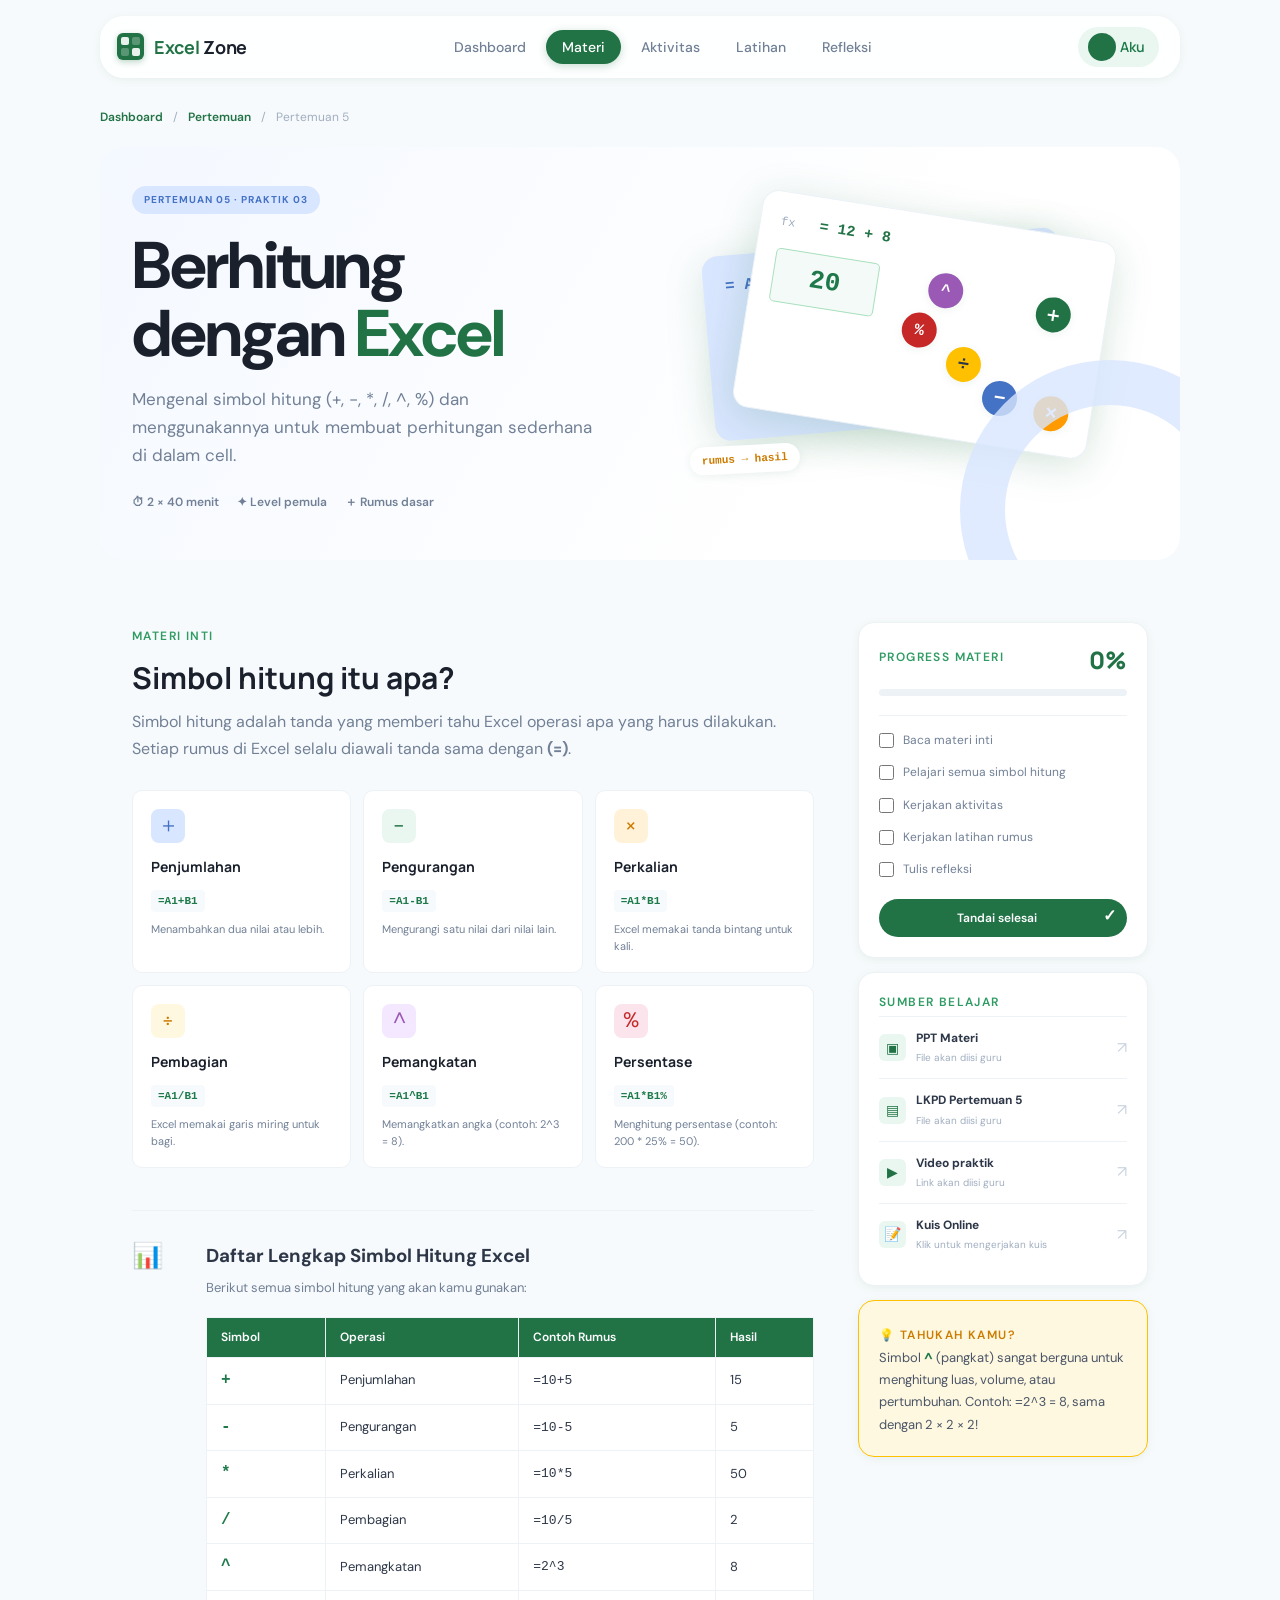
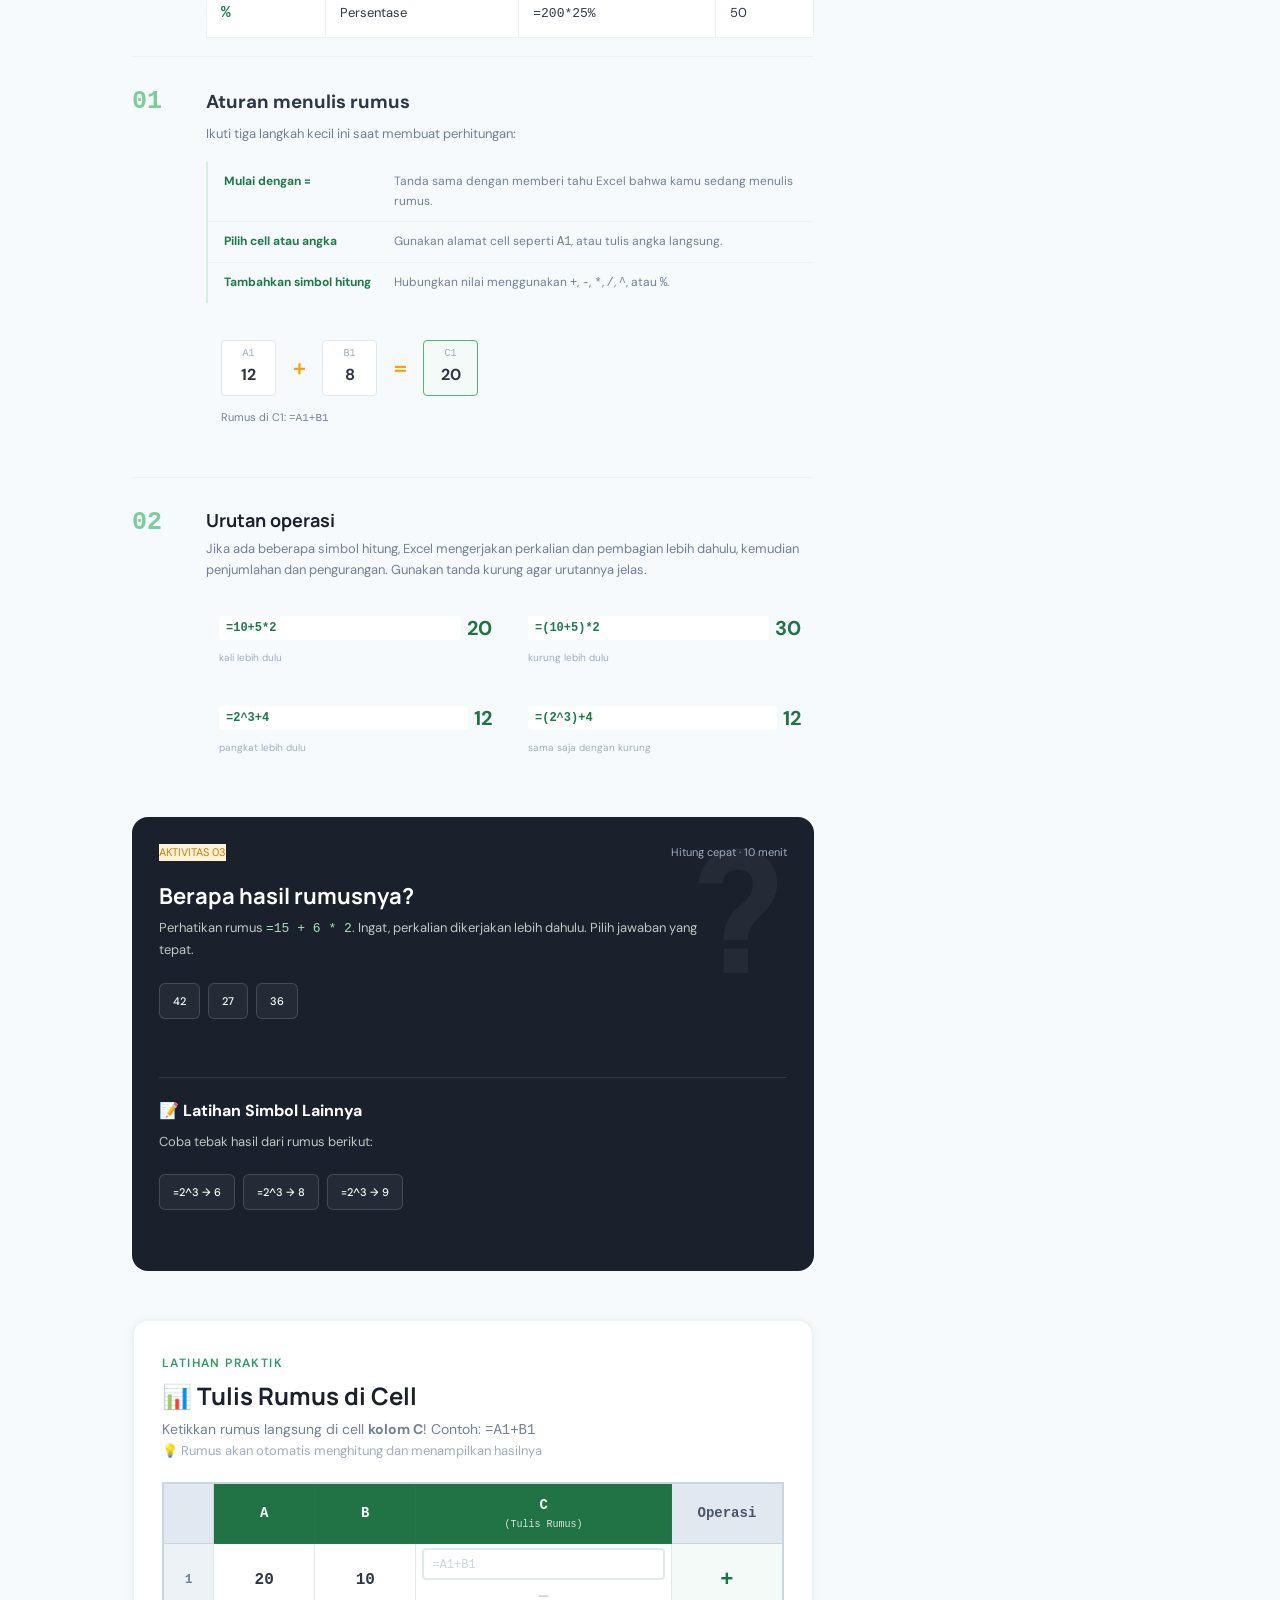
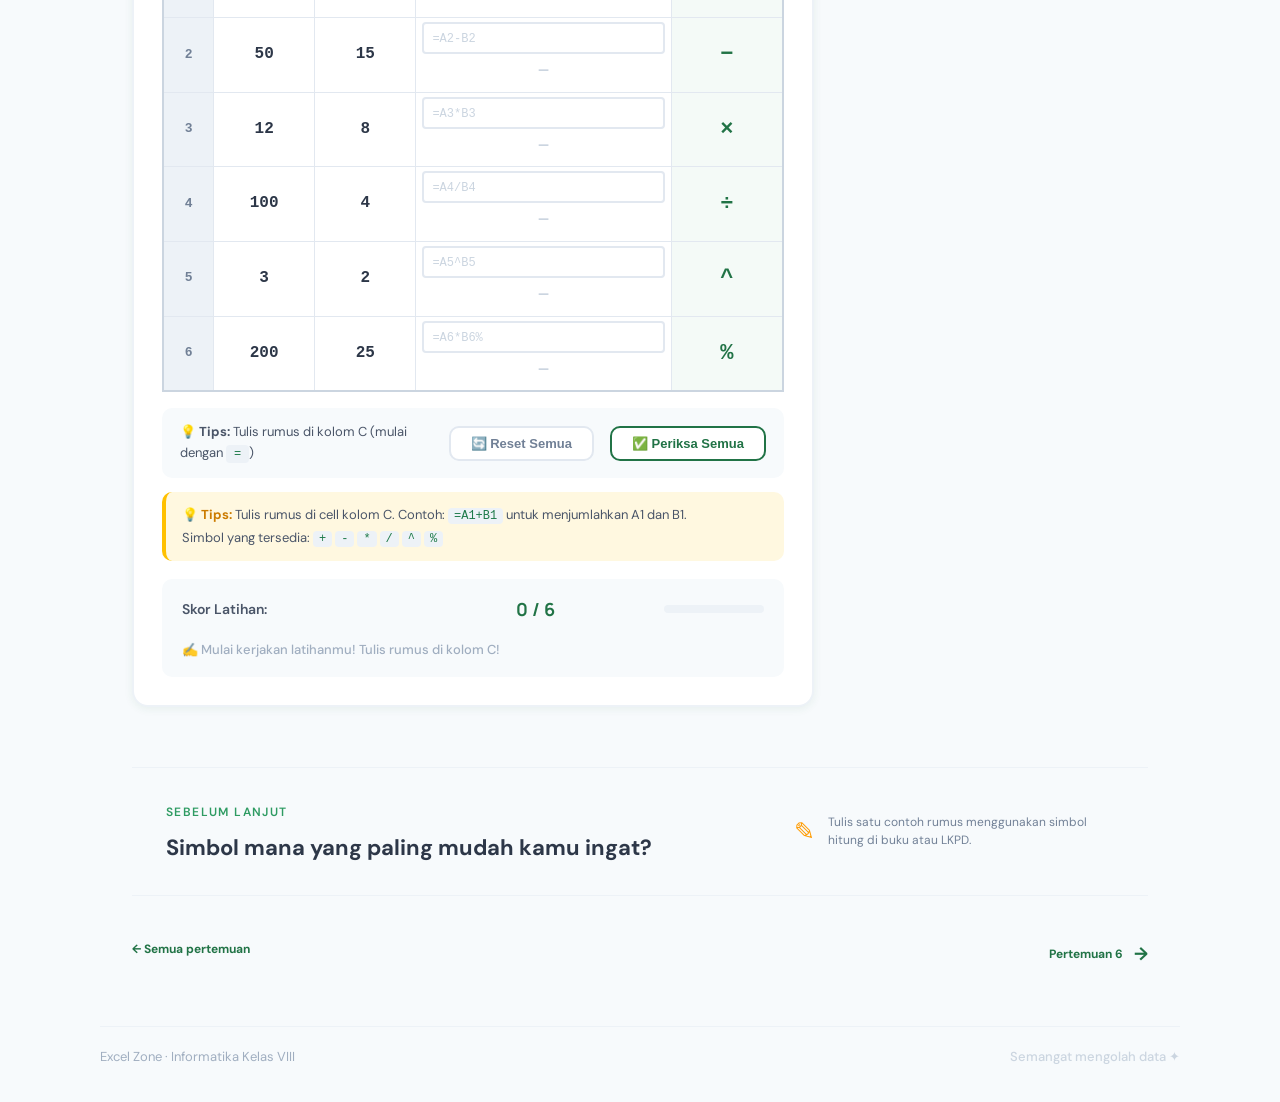
==== pertemuan/5.html @ 4470e654 "Initial commit" ====
<!doctype html>
<html lang="id">
<head>
    <meta charset="UTF-8" />
    <meta name="viewport" content="width=device-width, initial-scale=1.0" />
    <meta name="theme-color" content="#217346" />
    <title>Pertemuan 5 | Excel Zone</title>
    <link rel="preconnect" href="https://fonts.googleapis.com" />
    <link rel="preconnect" href="https://fonts.gstatic.com" crossorigin />
    <link href="https://fonts.googleapis.com/css2?family=DM+Sans:wght@400;500;600;700&family=Manrope:wght@500;600;700;800&display=swap" rel="stylesheet" />
    <link rel="stylesheet" href="../css/style.css" />
    <link rel="stylesheet" href="../css/pertemuan.css" />
    <link rel="stylesheet" href="../css/pertemuan-5.css" />
</head>
<body class="lesson-page">
    <div class="app-shell">
        <!-- ==================== TOPBAR ==================== -->
        <header class="topbar">
            <a class="brand" href="../index.html" aria-label="Kembali ke Excel Zone">
                <span class="brand-mark" aria-hidden="true">
                    <span></span><span></span><span></span><span></span>
                </span>
                <span><strong>Excel</strong> Zone</span>
            </a>
            <nav class="nav-links" aria-label="Navigasi utama">
                <a href="../index.html">Dashboard</a>
                <a class="active" href="#materi">Materi</a>
                <a href="#aktivitas">Aktivitas</a>
                <a href="#latihan">Latihan</a>
                <a href="#refleksi">Refleksi</a>
            </nav>
            <a class="profile-button profile-link" href="../index.html" aria-label="Kembali ke dashboard">Aku</a>
        </header>

        <main>
            <!-- ==================== BREADCRUMB ==================== -->
            <div class="breadcrumb">
                <a href="../index.html">Dashboard</a>
                <span>/</span>
                <a href="../index.html#materi">Pertemuan</a>
                <span>/</span>
                <span>Pertemuan 5</span>
            </div>

            <!-- ==================== HERO ==================== -->
            <section class="lesson-hero operator-hero">
                <div class="lesson-hero-copy">
                    <span class="lesson-label blue-label">PERTEMUAN 05 · PRAKTIK 03</span>
                    <h1>Berhitung<br />dengan <em>Excel</em></h1>
                    <p>Mengenal simbol hitung (+, -, *, /, ^, %) dan menggunakannya untuk membuat perhitungan sederhana di dalam cell.</p>
                    <div class="lesson-meta">
                        <span>⏱ 2 × 40 menit</span>
                        <span>✦ Level pemula</span>
                        <span>＋ Rumus dasar</span>
                    </div>
                </div>
                <div class="operator-art" aria-label="Ilustrasi simbol hitung Excel">
                    <div class="operator-card back-card">= A1 + B1</div>
                    <div class="operator-card main-card">
                        <span class="formula-label">fx</span>
                        <strong>= 12 + 8</strong>
                        <div class="operator-result">20</div>
                        <div class="operator-symbol symbol-plus">＋</div>
                        <div class="operator-symbol symbol-minus">−</div>
                        <div class="operator-symbol symbol-times">×</div>
                        <div class="operator-symbol symbol-divide">÷</div>
                        <div class="operator-symbol symbol-pow">^</div>
                        <div class="operator-symbol symbol-percent">%</div>
                    </div>
                    <span class="operator-tag">rumus → hasil</span>
                </div>
            </section>

            <!-- ==================== MATERI ==================== -->
            <section class="lesson-layout" id="materi">
                <div class="main-column">
                    <!-- Heading -->
                    <div class="content-heading">
                        <span class="section-kicker">MATERI INTI</span>
                        <h2>Simbol hitung itu apa?</h2>
                        <p>Simbol hitung adalah tanda yang memberi tahu Excel operasi apa yang harus dilakukan. Setiap rumus di Excel selalu diawali tanda sama dengan <strong>(=)</strong>.</p>
                    </div>

                    <!-- Operator Grid (6 simbol) -->
                    <div class="operator-grid">
                        <article>
                            <span class="math-icon blue-icon">＋</span>
                            <h3>Penjumlahan</h3>
                            <code>=A1+B1</code>
                            <p>Menambahkan dua nilai atau lebih.</p>
                        </article>
                        <article>
                            <span class="math-icon green-icon">−</span>
                            <h3>Pengurangan</h3>
                            <code>=A1-B1</code>
                            <p>Mengurangi satu nilai dari nilai lain.</p>
                        </article>
                        <article>
                            <span class="math-icon orange-icon">×</span>
                            <h3>Perkalian</h3>
                            <code>=A1*B1</code>
                            <p>Excel memakai tanda bintang untuk kali.</p>
                        </article>
                        <article>
                            <span class="math-icon yellow-icon">÷</span>
                            <h3>Pembagian</h3>
                            <code>=A1/B1</code>
                            <p>Excel memakai garis miring untuk bagi.</p>
                        </article>
                        <article>
                            <span class="math-icon purple-icon">^</span>
                            <h3>Pemangkatan</h3>
                            <code>=A1^B1</code>
                            <p>Memangkatkan angka (contoh: 2^3 = 8).</p>
                        </article>
                        <article>
                            <span class="math-icon" style="background:#FCE4EC;color:#C62828;">%</span>
                            <h3>Persentase</h3>
                            <code>=A1*B1%</code>
                            <p>Menghitung persentase (contoh: 200 * 25% = 50).</p>
                        </article>
                    </div>

                    <!-- Tabel Simbol Lengkap -->
                    <div class="explain-block">
                        <div class="block-number">📊</div>
                        <div>
                            <h3>Daftar Lengkap Simbol Hitung Excel</h3>
                            <p>Berikut semua simbol hitung yang akan kamu gunakan:</p>
                            <div class="symbol-table-wrap">
                                <table class="symbol-table">
                                    <thead>
                                        <tr>
                                            <th>Simbol</th>
                                            <th>Operasi</th>
                                            <th>Contoh Rumus</th>
                                            <th>Hasil</th>
                                        </tr>
                                    </thead>
                                    <tbody>
                                        <tr>
                                            <td>+</td>
                                            <td>Penjumlahan</td>
                                            <td><code>=10+5</code></td>
                                            <td>15</td>
                                        </tr>
                                        <tr>
                                            <td>-</td>
                                            <td>Pengurangan</td>
                                            <td><code>=10-5</code></td>
                                            <td>5</td>
                                        </tr>
                                        <tr>
                                            <td>*</td>
                                            <td>Perkalian</td>
                                            <td><code>=10*5</code></td>
                                            <td>50</td>
                                        </tr>
                                        <tr>
                                            <td>/</td>
                                            <td>Pembagian</td>
                                            <td><code>=10/5</code></td>
                                            <td>2</td>
                                        </tr>
                                        <tr>
                                            <td>^</td>
                                            <td>Pemangkatan</td>
                                            <td><code>=2^3</code></td>
                                            <td>8</td>
                                        </tr>
                                        <tr>
                                            <td>%</td>
                                            <td>Persentase</td>
                                            <td><code>=200*25%</code></td>
                                            <td>50</td>
                                        </tr>
                                    </tbody>
                                </table>
                            </div>
                        </div>
                    </div>

                    <!-- Aturan Menulis Rumus -->
                    <div class="explain-block">
                        <div class="block-number">01</div>
                        <div>
                            <h3>Aturan menulis rumus</h3>
                            <p>Ikuti tiga langkah kecil ini saat membuat perhitungan:</p>
                            <ol class="formula-steps">
                                <li>
                                    <b>Mulai dengan =</b>
                                    <span>Tanda sama dengan memberi tahu Excel bahwa kamu sedang menulis rumus.</span>
                                </li>
                                <li>
                                    <b>Pilih cell atau angka</b>
                                    <span>Gunakan alamat cell seperti <code>A1</code>, atau tulis angka langsung.</span>
                                </li>
                                <li>
                                    <b>Tambahkan simbol hitung</b>
                                    <span>Hubungkan nilai menggunakan <code>+</code>, <code>-</code>, <code>*</code>, <code>/</code>, <code>^</code>, atau <code>%</code>.</span>
                                </li>
                            </ol>
                            <div class="formula-example">
                                <div class="example-cell">
                                    <small>A1</small>
                                    <strong>12</strong>
                                </div>
                                <span>＋</span>
                                <div class="example-cell">
                                    <small>B1</small>
                                    <strong>8</strong>
                                </div>
                                <span>＝</span>
                                <div class="example-cell result-cell">
                                    <small>C1</small>
                                    <strong>20</strong>
                                </div>
                                <p>Rumus di C1: <code>=A1+B1</code></p>
                            </div>
                        </div>
                    </div>

                    <!-- Urutan Operasi -->
                    <div class="explain-block order-block">
                        <div class="block-number">02</div>
                        <div>
                            <h3>Urutan operasi</h3>
                            <p>Jika ada beberapa simbol hitung, Excel mengerjakan perkalian dan pembagian lebih dahulu, kemudian penjumlahan dan pengurangan. Gunakan tanda kurung agar urutannya jelas.</p>
                            <div class="order-comparison">
                                <div>
                                    <code>=10+5*2</code>
                                    <strong>20</strong>
                                    <span>kali lebih dulu</span>
                                </div>
                                <div>
                                    <code>=(10+5)*2</code>
                                    <strong>30</strong>
                                    <span>kurung lebih dulu</span>
                                </div>
                                <div>
                                    <code>=2^3+4</code>
                                    <strong>12</strong>
                                    <span>pangkat lebih dulu</span>
                                </div>
                                <div>
                                    <code>=(2^3)+4</code>
                                    <strong>12</strong>
                                    <span>sama saja dengan kurung</span>
                                </div>
                            </div>
                        </div>
                    </div>

                    <!-- ==================== AKTIVITAS ==================== -->
                    <div class="practice-panel" id="aktivitas">
                        <div class="practice-header">
                            <span class="orange-label">AKTIVITAS 03</span>
                            <span>Hitung cepat · 10 menit</span>
                        </div>
                        <h2>Berapa hasil rumusnya?</h2>
                        <p>Perhatikan rumus <code>=15 + 6 * 2</code>. Ingat, perkalian dikerjakan lebih dahulu. Pilih jawaban yang tepat.</p>
                        <div class="answer-list">
                            <button data-answer="wrong" type="button">42</button>
                            <button data-answer="correct" type="button">27</button>
                            <button data-answer="wrong" type="button">36</button>
                        </div>
                        <p class="answer-feedback" id="answerFeedback" aria-live="polite"></p>

                        <!-- Soal Tambahan -->
                        <div style="margin-top: 24px; padding-top: 20px; border-top: 1px solid rgba(255,255,255,0.1);">
                            <h4 style="color: #fff; font-size: 16px; margin-bottom: 8px;">📝 Latihan Simbol Lainnya</h4>
                            <p style="color: #bdc9c3; font-size: 13px;">Coba tebak hasil dari rumus berikut:</p>
                            <div class="answer-list" id="extraQuestions">
                                <button data-answer-extra="wrong" type="button">=2^3 → 6</button>
                                <button data-answer-extra="correct" type="button">=2^3 → 8</button>
                                <button data-answer-extra="wrong" type="button">=2^3 → 9</button>
                            </div>
                            <p class="answer-feedback" id="extraFeedback" aria-live="polite"></p>
                        </div>
                    </div>

<!-- ==================== LATIHAN SPREADSHEET (SEPERTI EXCEL ASLI) ==================== -->
                    <div class="spreadsheet-container" id="latihan">
                        <div class="spreadsheet-header">
                            <span class="section-kicker">LATIHAN PRAKTIK</span>
                            <h2>📊 Tulis Rumus di Cell</h2>
                            <p>Ketikkan rumus langsung di cell <strong>kolom C</strong>! Contoh: <code>=A1+B1</code></p>
                            <p style="font-size: 13px; color: var(--gray-500);">
                                💡 Rumus akan otomatis menghitung dan menampilkan hasilnya
                            </p>
                        </div>

                        <div class="spreadsheet-wrapper">
                            <table class="spreadsheet-table" id="spreadsheetTable">
                                <thead>
                                    <tr>
                                        <th></th>
                                        <th>A</th>
                                        <th>B</th>
                                        <th>C <small>(Tulis Rumus)</small></th>
                                        <th>Operasi</th>
                                    </tr>
                                </thead>
                                <tbody>
                                    <tr>
                                        <td><strong>1</strong></td>
                                        <td class="cell-data">20</td>
                                        <td class="cell-data">10</td>
                                        <td class="cell-formula-wrap">
                                            <input type="text" class="formula-input" id="f1" placeholder="=A1+B1" oninput="checkFormula(1)" />
                                            <div class="cell-result" id="r1">—</div>
                                        </td>
                                        <td class="operator-cell" id="o1">+</td>
                                    </tr>
                                    <tr>
                                        <td><strong>2</strong></td>
                                        <td class="cell-data">50</td>
                                        <td class="cell-data">15</td>
                                        <td class="cell-formula-wrap">
                                            <input type="text" class="formula-input" id="f2" placeholder="=A2-B2" oninput="checkFormula(2)" />
                                            <div class="cell-result" id="r2">—</div>
                                        </td>
                                        <td class="operator-cell" id="o2">−</td>
                                    </tr>
                                    <tr>
                                        <td><strong>3</strong></td>
                                        <td class="cell-data">12</td>
                                        <td class="cell-data">8</td>
                                        <td class="cell-formula-wrap">
                                            <input type="text" class="formula-input" id="f3" placeholder="=A3*B3" oninput="checkFormula(3)" />
                                            <div class="cell-result" id="r3">—</div>
                                        </td>
                                        <td class="operator-cell" id="o3">×</td>
                                    </tr>
                                    <tr>
                                        <td><strong>4</strong></td>
                                        <td class="cell-data">100</td>
                                        <td class="cell-data">4</td>
                                        <td class="cell-formula-wrap">
                                            <input type="text" class="formula-input" id="f4" placeholder="=A4/B4" oninput="checkFormula(4)" />
                                            <div class="cell-result" id="r4">—</div>
                                        </td>
                                        <td class="operator-cell" id="o4">÷</td>
                                    </tr>
                                    <tr>
                                        <td><strong>5</strong></td>
                                        <td class="cell-data">3</td>
                                        <td class="cell-data">2</td>
                                        <td class="cell-formula-wrap">
                                            <input type="text" class="formula-input" id="f5" placeholder="=A5^B5" oninput="checkFormula(5)" />
                                            <div class="cell-result" id="r5">—</div>
                                        </td>
                                        <td class="operator-cell" id="o5">^</td>
                                    </tr>
                                    <tr>
                                        <td><strong>6</strong></td>
                                        <td class="cell-data">200</td>
                                        <td class="cell-data">25</td>
                                        <td class="cell-formula-wrap">
                                            <input type="text" class="formula-input" id="f6" placeholder="=A6*B6%" oninput="checkFormula(6)" />
                                            <div class="cell-result" id="r6">—</div>
                                        </td>
                                        <td class="operator-cell" id="o6">%</td>
                                    </tr>
                                </tbody>
                            </table>

                            <div class="spreadsheet-controls">
                                <div class="operator-selector">
                                    <span>💡 <strong>Tips:</strong> Tulis rumus di kolom C (mulai dengan <code>=</code>)</span>
                                </div>
                                <button class="btn-reset" onclick="resetFormulas()">🔄 Reset Semua</button>
                                <button class="btn-check-all" onclick="checkAllFormulas()">✅ Periksa Semua</button>
                            </div>
                        </div>

                        <div class="spreadsheet-tip">
                            💡 <strong>Tips:</strong> Tulis rumus di cell kolom C. Contoh: <code>=A1+B1</code> untuk menjumlahkan A1 dan B1.
                            <br>Simbol yang tersedia: <code>+</code> <code>-</code> <code>*</code> <code>/</code> <code>^</code> <code>%</code>
                        </div>

                        <div class="score-container" id="scoreContainer">
                            <div class="score-label">Skor Latihan:</div>
                            <div class="score-value" id="scoreValue">0 / 6</div>
                            <div class="score-bar">
                                <div class="score-fill" id="scoreFill"></div>
                            </div>
                            <div class="score-message" id="scoreMessage">✍️ Mulai kerjakan latihanmu! Tulis rumus di kolom C!</div>
                        </div>
                    </div>
                </div>

                <!-- ==================== SIDEBAR ==================== -->
                <aside class="lesson-sidebar">
                    <!-- Progress Card -->
                    <div class="side-card progress-card">
                        <div class="side-card-top">
                            <span class="section-kicker">PROGRESS MATERI</span>
                            <strong id="lessonProgress">0%</strong>
                        </div>
                        <div class="mini-progress">
                            <div id="lessonProgressBar"></div>
                        </div>
                        <div class="check-list">
                            <label>
                                <input type="checkbox" data-check="materi" />
                                <span>Baca materi inti</span>
                            </label>
                            <label>
                                <input type="checkbox" data-check="simbol" />
                                <span>Pelajari semua simbol hitung</span>
                            </label>
                            <label>
                                <input type="checkbox" data-check="aktivitas" />
                                <span>Kerjakan aktivitas</span>
                            </label>
                            <label>
                                <input type="checkbox" data-check="latihan" />
                                <span>Kerjakan latihan rumus</span>
                            </label>
                            <label>
                                <input type="checkbox" data-check="refleksi" />
                                <span>Tulis refleksi</span>
                            </label>
                        </div>
                        <button class="complete-lesson" id="completeLesson" type="button">
                            Tandai selesai <span>✓</span>
                        </button>
                    </div>

                    <!-- Resource Card -->
                    <div class="side-card resource-card">
                        <span class="section-kicker">SUMBER BELAJAR</span>
                        <a class="resource-link" href="#" onclick="return false">
                            <span>▣</span>
                            <span>
                                <b>PPT Materi</b>
                                <small>File akan diisi guru</small>
                            </span>
                            <i>↗</i>
                        </a>
                        <a class="resource-link" href="#" onclick="return false">
                            <span>▤</span>
                            <span>
                                <b>LKPD Pertemuan 5</b>
                                <small>File akan diisi guru</small>
                            </span>
                            <i>↗</i>
                        </a>
                        <a class="resource-link" href="#" onclick="return false">
                            <span>▶</span>
                            <span>
                                <b>Video praktik</b>
                                <small>Link akan diisi guru</small>
                            </span>
                            <i>↗</i>
                        </a>
                        <a class="resource-link" href="https://faridatulbadriyah.github.io/quizpraktik3/" target="_blank">
                            <span>📝</span>
                            <span>
                                <b>Kuis Online</b>
                                <small>Klik untuk mengerjakan kuis</small>
                            </span>
                            <i>↗</i>
                        </a>
                    </div>

                    <!-- Quick Tip -->
                    <div class="side-card tip-card">
                        <span class="section-kicker">💡 TAHUKAH KAMU?</span>
                        <p>
                            Simbol <strong>^</strong> (pangkat) sangat berguna untuk menghitung luas, volume, atau pertumbuhan.
                            Contoh: <code>=2^3</code> = 8, sama dengan 2 × 2 × 2!
                        </p>
                    </div>
                </aside>
            </section>

            <!-- ==================== REFLEKSI ==================== -->
            <section class="reflection" id="refleksi">
                <div>
                    <span class="section-kicker">SEBELUM LANJUT</span>
                    <h2>Simbol mana yang paling mudah kamu ingat?</h2>
                </div>
                <div class="reflection-note">
                    <span>✎</span>
                    <p>Tulis satu contoh rumus menggunakan simbol hitung di buku atau LKPD.</p>
                </div>
            </section>

            <!-- ==================== NAVIGASI ==================== -->
            <nav class="lesson-navigation" aria-label="Navigasi pertemuan">
                <a href="../index.html#materi">← Semua pertemuan</a>
                <a class="next-link" href="../pertemuan/pertemuan6.html">
                    Pertemuan 6 <span>→</span>
                </a>
            </nav>
        </main>

        <!-- ==================== FOOTER ==================== -->
        <footer>
            <span>Excel Zone · Informatika Kelas VIII</span>
            <span>Semangat mengolah data ✦</span>
        </footer>
    </div>

    <!-- ==================== JAVASCRIPT ==================== -->
    <script src="../js/pertemuan-5.js"></script>
</body>
</html>
---- css/style.css ----
/* ============================================
   EXCEL ZONE - STYLE UTAMA
   Tema: Excel Green dengan sentuhan modern
   Font: DM Sans + Manrope
   ============================================ */

/* ==================== RESET & ROOT ==================== */
*,
*::before,
*::after {
    margin: 0;
    padding: 0;
    box-sizing: border-box;
}

:root {
    /* === Warna Excel === */
    --green-900: #0F3B2A;
    --green-800: #185C37;
    --green-700: #1E7A4A;
    --green-600: #217346;
    --green-500: #2E9B62;
    --green-400: #4DB87A;
    --green-300: #7CCD9C;
    --green-200: #A8E0BE;
    --green-100: #D0EFDF;
    --green-50: #EAF7F0;
    --green-25: #F4FAF7;

    /* === Warna Netral === */
    --gray-900: #1A202C;
    --gray-800: #2D3748;
    --gray-700: #4A5568;
    --gray-600: #718096;
    --gray-500: #A0AEC0;
    --gray-400: #CBD5E0;
    --gray-300: #E2E8F0;
    --gray-200: #EDF2F7;
    --gray-100: #F7FAFC;

    /* === Aksen === */
    --orange: #FF9B00;
    --orange-light: #FFF2D9;
    --orange-dark: #CC7C00;
    --blue: #4472C4;
    --blue-light: #D9E6FF;
    --yellow: #FFC000;
    --yellow-light: #FFF8E0;
    --red: #E74C3C;
    --red-light: #FDE8E8;

    /* === Font === */
    --font-display: 'Manrope', sans-serif;
    --font-body: 'DM Sans', sans-serif;

    /* === Shadow === */
    --shadow-sm: 0 2px 8px rgba(33, 115, 70, 0.08);
    --shadow-md: 0 4px 20px rgba(33, 115, 70, 0.12);
    --shadow-lg: 0 8px 40px rgba(33, 115, 70, 0.18);
    --shadow-xl: 0 16px 60px rgba(33, 115, 70, 0.22);

    /* === Radius === */
    --radius-sm: 10px;
    --radius-md: 16px;
    --radius-lg: 24px;
    --radius-xl: 32px;
    --radius-full: 9999px;

    /* === Transisi === */
    --transition: 0.3s cubic-bezier(0.4, 0, 0.2, 1);
    --transition-slow: 0.5s cubic-bezier(0.4, 0, 0.2, 1);
}

/* ==================== BASE ==================== */
html {
    scroll-behavior: smooth;
    -webkit-font-smoothing: antialiased;
}

body {
    font-family: var(--font-body);
    background: var(--gray-100);
    color: var(--gray-800);
    line-height: 1.6;
    min-height: 100vh;
}

/* ==================== APP SHELL ==================== */
.app-shell {
    max-width: 1120px;
    margin: 0 auto;
    padding: 16px 20px 32px;
    background: var(--gray-100);
}

/* ==================== TOPBAR ==================== */
.topbar {
    position: sticky;
    top: 12px;
    z-index: 100;
    display: flex;
    align-items: center;
    justify-content: space-between;
    padding: 10px 20px 10px 16px;
    background: rgba(255, 255, 255, 0.85);
    backdrop-filter: blur(14px) saturate(1.4);
    border-radius: var(--radius-lg);
    box-shadow: var(--shadow-sm);
    border: 1px solid rgba(255, 255, 255, 0.6);
    transition: var(--transition);
}

.topbar.scrolled {
    box-shadow: var(--shadow-md);
    background: rgba(255, 255, 255, 0.95);
}

/* Brand / Logo */
.brand {
    display: flex;
    align-items: center;
    gap: 10px;
    text-decoration: none;
    font-family: var(--font-display);
    font-size: 18px;
    font-weight: 700;
    color: var(--gray-900);
    letter-spacing: -0.3px;
}

.brand strong {
    color: var(--green-600);
}

/* Brand Mark - Icon Excel Style */
.brand-mark {
    display: grid;
    grid-template-columns: repeat(2, 8px);
    gap: 3px;
    padding: 4px;
    background: var(--green-600);
    border-radius: 6px;
    box-shadow: 0 2px 6px rgba(33, 115, 70, 0.3);
}

.brand-mark span {
    display: block;
    width: 8px;
    height: 8px;
    background: rgba(255, 255, 255, 0.25);
    border-radius: 2px;
    transition: var(--transition);
}

.brand-mark span:nth-child(1) {
    background: rgba(255, 255, 255, 0.9);
}
.brand-mark span:nth-child(4) {
    background: rgba(255, 255, 255, 0.9);
}

/* Nav Links */
.nav-links {
    display: flex;
    align-items: center;
    gap: 4px;
}

.nav-links a {
    padding: 6px 16px;
    border-radius: var(--radius-full);
    font-size: 14px;
    font-weight: 500;
    color: var(--gray-600);
    text-decoration: none;
    transition: var(--transition);
    cursor: pointer;
}

.nav-links a:hover {
    background: var(--green-50);
    color: var(--green-600);
}

.nav-links a.active {
    background: var(--green-600);
    color: white;
    box-shadow: 0 2px 8px rgba(33, 115, 70, 0.25);
}

.nav-links a.active:hover {
    background: var(--green-700);
    transform: translateY(-1px);
}

/* Profile Button */
.profile-button {
    display: flex;
    align-items: center;
    gap: 4px;
    padding: 6px 14px 6px 10px;
    border: none;
    border-radius: var(--radius-full);
    background: var(--green-50);
    color: var(--green-700);
    font-family: var(--font-display);
    font-size: 14px;
    font-weight: 600;
    cursor: pointer;
    transition: var(--transition);
}

.profile-button:hover {
    background: var(--green-100);
    transform: scale(1.04);
}

.profile-button span {
    font-weight: 400;
    color: var(--gray-500);
}

.profile-button::before {
    content: '';
    display: flex;
    align-items: center;
    justify-content: center;
    width: 28px;
    height: 28px;
    border-radius: 50%;
    background: var(--green-600);
    color: white;
    font-size: 13px;
    font-weight: 700;
}

/* ==================== HERO ==================== */
.hero {
    display: grid;
    grid-template-columns: 1fr 1fr;
    gap: 40px;
    padding: 32px 0 20px;
    align-items: center;
}

/* Hero Copy */
.hero-copy {
    display: flex;
    flex-direction: column;
    gap: 12px;
}

.eyebrow {
    font-size: 13px;
    font-weight: 600;
    letter-spacing: 1.2px;
    text-transform: uppercase;
    color: var(--green-600);
    background: var(--green-50);
    padding: 4px 14px;
    border-radius: var(--radius-full);
    display: inline-block;
    width: fit-content;
}

.hero-copy h1 {
    font-family: var(--font-display);
    font-size: clamp(2.2rem, 5vw, 3.2rem);
    font-weight: 800;
    line-height: 1.1;
    color: var(--gray-900);
    letter-spacing: -1px;
}

.hero-copy h1 em {
    font-style: normal;
    background: linear-gradient(135deg, var(--green-600), var(--green-400));
    -webkit-background-clip: text;
    -webkit-text-fill-color: transparent;
    background-clip: text;
}

.hero-text {
    font-size: 17px;
    color: var(--gray-600);
    max-width: 460px;
    line-height: 1.7;
}

.primary-button {
    display: inline-flex;
    align-items: center;
    gap: 8px;
    padding: 14px 32px;
    border-radius: var(--radius-full);
    background: var(--green-600);
    color: white;
    font-family: var(--font-display);
    font-weight: 700;
    font-size: 16px;
    text-decoration: none;
    box-shadow: 0 4px 16px rgba(33, 115, 70, 0.3);
    transition: var(--transition);
    width: fit-content;
}

.primary-button:hover {
    transform: translateY(-3px);
    box-shadow: 0 8px 28px rgba(33, 115, 70, 0.35);
    background: var(--green-700);
}

.primary-button span {
    transition: var(--transition);
    display: inline-block;
}

.primary-button:hover span {
    transform: translateX(4px);
}

/* Hero Visual - Spreadsheet */
.hero-visual {
    position: relative;
    display: flex;
    justify-content: center;
    align-items: center;
}

.sheet-window {
    width: 100%;
    max-width: 440px;
    background: white;
    border-radius: var(--radius-md);
    box-shadow: var(--shadow-xl);
    overflow: hidden;
    border: 1px solid var(--gray-200);
    transition: var(--transition-slow);
}

.sheet-window:hover {
    transform: translateY(-6px) scale(1.01);
    box-shadow: 0 24px 80px rgba(33, 115, 70, 0.2);
}

.sheet-toolbar {
    display: flex;
    align-items: center;
    gap: 6px;
    padding: 10px 14px;
    background: var(--gray-100);
    border-bottom: 1px solid var(--gray-200);
}

.traffic {
    width: 10px;
    height: 10px;
    border-radius: 50%;
    display: inline-block;
}

.traffic.red {
    background: #FF5F56;
}
.traffic.yellow {
    background: #FFBD2E;
}
.traffic.green {
    background: #27C93F;
}

.toolbar-line {
    flex: 1;
    height: 2px;
    background: var(--gray-300);
    margin: 0 10px;
    border-radius: 2px;
}

.toolbar-icon {
    color: var(--gray-500);
    font-size: 16px;
    font-weight: 700;
}

.sheet-body {
    padding: 12px 14px 8px;
}

.sheet-formula {
    display: flex;
    align-items: center;
    gap: 10px;
    padding: 6px 12px;
    background: var(--gray-100);
    border-radius: 6px;
    font-size: 13px;
    font-family: 'Courier New', monospace;
    color: var(--gray-700);
    margin-bottom: 12px;
    border: 1px solid var(--gray-200);
}

.sheet-formula fx {
    font-weight: 700;
    color: var(--gray-500);
    font-size: 11px;
    text-transform: uppercase;
}

.sheet-formula span {
    color: var(--green-600);
    font-weight: 600;
}

.sheet-grid {
    display: grid;
    grid-template-columns: 28px repeat(3, 1fr);
    gap: 2px;
    font-size: 13px;
}

.sheet-grid .corner {
    background: var(--gray-200);
    border-radius: 4px 0 0 0;
}

.sheet-grid b,
.sheet-grid strong {
    font-weight: 600;
    color: var(--gray-600);
    padding: 4px 6px;
    background: var(--gray-100);
    border-radius: 4px;
    text-align: center;
    font-size: 11px;
    letter-spacing: 0.3px;
}

.sheet-grid strong {
    color: var(--gray-700);
    background: var(--gray-200);
}

.sheet-grid .row-number {
    color: var(--gray-400);
    font-size: 11px;
    text-align: center;
    padding: 4px 0;
    font-weight: 500;
}

.sheet-grid span {
    padding: 4px 6px;
    border-radius: 4px;
    background: white;
}

.sheet-grid .number {
    font-family: 'Courier New', monospace;
    font-weight: 600;
    color: var(--green-600);
}

.sheet-grid .status-cell {
    color: var(--green-600);
    font-weight: 500;
    font-size: 12px;
}

.sheet-grid strong:last-child {
    color: var(--green-600);
    background: var(--green-50);
}

.sheet-tab {
    display: flex;
    align-items: center;
    gap: 8px;
    padding: 6px 14px;
    background: var(--gray-100);
    border-top: 1px solid var(--gray-200);
    font-size: 12px;
    color: var(--gray-600);
}

.sheet-tab .mini-logo {
    display: inline-flex;
    align-items: center;
    justify-content: center;
    width: 16px;
    height: 16px;
    background: var(--green-600);
    color: white;
    border-radius: 3px;
    font-size: 9px;
    font-weight: 700;
}

.sheet-tab span:last-child {
    margin-left: auto;
    font-size: 16px;
    color: var(--gray-400);
    cursor: pointer;
}

/* Floating Notes */
.float-note {
    position: absolute;
    background: white;
    padding: 4px 14px;
    border-radius: var(--radius-full);
    font-family: 'Courier New', monospace;
    font-size: 13px;
    font-weight: 600;
    box-shadow: var(--shadow-sm);
    border: 1px solid var(--gray-200);
    color: var(--green-600);
    animation: float 4s ease-in-out infinite;
}

.note-top {
    top: -12px;
    right: -20px;
    animation-delay: 0s;
}

.note-bottom {
    bottom: 20px;
    left: -30px;
    font-size: 12px;
    color: var(--gray-500);
    animation-delay: 2s;
}

@keyframes float {
    0%,
    100% {
        transform: translateY(0);
    }
    50% {
        transform: translateY(-8px);
    }
}

/* ==================== PROGRESS SECTION ==================== */
.progress-section {
    padding: 20px 0 10px;
}

.section-kicker {
    font-size: 12px;
    font-weight: 600;
    letter-spacing: 1.4px;
    text-transform: uppercase;
    color: var(--green-500);
    margin-bottom: 4px;
}

.progress-heading {
    display: flex;
    justify-content: space-between;
    align-items: flex-end;
    flex-wrap: wrap;
    gap: 8px;
    margin-bottom: 16px;
}

.progress-heading h2 {
    font-family: var(--font-display);
    font-size: 22px;
    font-weight: 700;
    color: var(--gray-900);
}

.progress-heading p {
    font-size: 14px;
    color: var(--gray-500);
    margin-top: -2px;
}

.progress-heading strong {
    font-family: var(--font-display);
    font-size: 28px;
    font-weight: 800;
    color: var(--green-600);
}

/* Progress Track */
.progress-track {
    width: 100%;
    height: 10px;
    background: var(--gray-200);
    border-radius: var(--radius-full);
    overflow: hidden;
    position: relative;
}

#progressBar {
    height: 100%;
    width: 0%;
    border-radius: var(--radius-full);
    background: linear-gradient(90deg, var(--green-600), var(--green-400));
    transition: width 0.8s cubic-bezier(0.4, 0, 0.2, 1);
    position: relative;
}

#progressBar::after {
    content: '';
    position: absolute;
    top: 0;
    right: 0;
    width: 40px;
    height: 100%;
    background: linear-gradient(90deg, transparent, rgba(255, 255, 255, 0.25));
    animation: shimmer 2s ease-in-out infinite;
}

@keyframes shimmer {
    0%,
    100% {
        opacity: 0;
    }
    50% {
        opacity: 1;
    }
}

.progress-meta {
    display: flex;
    justify-content: space-between;
    align-items: center;
    margin-top: 10px;
    font-size: 14px;
    color: var(--gray-600);
    flex-wrap: wrap;
    gap: 4px;
}

.progress-meta b {
    color: var(--gray-900);
}

#badgeText {
    font-weight: 500;
    padding: 2px 12px;
    background: var(--green-50);
    border-radius: var(--radius-full);
    color: var(--green-700);
    font-size: 13px;
}

/* ==================== LEARNING SECTION ==================== */
.learning-section {
    padding: 32px 0 20px;
}

.section-header {
    display: flex;
    justify-content: space-between;
    align-items: flex-end;
    flex-wrap: wrap;
    gap: 12px;
    margin-bottom: 20px;
}

.section-header .section-kicker {
    margin-bottom: 0;
}

.section-header h2 {
    font-family: var(--font-display);
    font-size: 24px;
    font-weight: 700;
    color: var(--gray-900);
}

.small-button {
    padding: 8px 18px;
    border: none;
    border-radius: var(--radius-full);
    background: var(--gray-200);
    color: var(--gray-600);
    font-family: var(--font-body);
    font-size: 13px;
    font-weight: 500;
    cursor: pointer;
    transition: var(--transition);
}

.small-button:hover {
    background: var(--red-light);
    color: var(--red);
}

/* Filter Row */
.filter-row {
    display: flex;
    gap: 8px;
    flex-wrap: wrap;
    margin-bottom: 24px;
}

.filter {
    padding: 6px 18px;
    border: 2px solid var(--gray-200);
    border-radius: var(--radius-full);
    background: white;
    font-family: var(--font-body);
    font-size: 13px;
    font-weight: 500;
    color: var(--gray-600);
    cursor: pointer;
    transition: var(--transition);
    display: flex;
    align-items: center;
    gap: 6px;
}

.filter span {
    background: var(--gray-200);
    padding: 0 8px;
    border-radius: var(--radius-full);
    font-size: 11px;
    font-weight: 600;
    color: var(--gray-500);
    transition: var(--transition);
}

.filter:hover {
    border-color: var(--green-300);
    color: var(--green-600);
}

.filter.active {
    border-color: var(--green-600);
    background: var(--green-50);
    color: var(--green-600);
}

.filter.active span {
    background: var(--green-600);
    color: white;
}

/* ==================== LESSON GRID ==================== */
.lesson-grid {
    display: grid;
    grid-template-columns: repeat(auto-fill, minmax(240px, 1fr));
    gap: 16px;
}

/* Lesson Card */
.lesson-card {
    background: white;
    border-radius: var(--radius-md);
    padding: 18px 18px 14px;
    border: 2px solid var(--gray-200);
    transition: var(--transition);
    cursor: pointer;
    position: relative;
    overflow: hidden;
}

.lesson-card::before {
    content: '';
    position: absolute;
    top: 0;
    left: 0;
    right: 0;
    height: 3px;
    background: var(--green-400);
    opacity: 0;
    transition: var(--transition);
}

.lesson-card:hover {
    transform: translateY(-4px);
    box-shadow: var(--shadow-md);
    border-color: var(--green-300);
}

.lesson-card:hover::before {
    opacity: 1;
}

.lesson-card .card-top {
    display: flex;
    justify-content: space-between;
    align-items: flex-start;
}

.lesson-card .card-icon {
    font-size: 28px;
    line-height: 1;
}

.lesson-card .card-status-badge {
    font-size: 11px;
    font-weight: 600;
    padding: 2px 12px;
    border-radius: var(--radius-full);
    text-transform: uppercase;
    letter-spacing: 0.3px;
}

.status-locked {
    background: var(--gray-200);
    color: var(--gray-500);
}
.status-progress {
    background: var(--orange-light);
    color: var(--orange-dark);
}
.status-done {
    background: var(--green-50);
    color: var(--green-700);
}

.lesson-card .card-number {
    font-size: 12px;
    font-weight: 600;
    color: var(--gray-400);
    margin-top: 6px;
    display: block;
}

.lesson-card .card-title {
    font-family: var(--font-display);
    font-size: 15px;
    font-weight: 700;
    color: var(--gray-900);
    margin: 4px 0 8px;
    line-height: 1.3;
    min-height: 40px;
}

.lesson-card .card-progress-mini {
    display: flex;
    align-items: center;
    gap: 10px;
    margin-top: 8px;
}

.lesson-card .mini-track {
    flex: 1;
    height: 4px;
    background: var(--gray-200);
    border-radius: var(--radius-full);
    overflow: hidden;
}

.lesson-card .mini-track .mini-fill {
    height: 100%;
    border-radius: var(--radius-full);
    background: var(--green-400);
    transition: width 0.6s ease;
    width: 0%;
}

.lesson-card .card-progress-text {
    font-size: 12px;
    font-weight: 600;
    color: var(--gray-500);
    min-width: 32px;
    text-align: right;
}

/* ==================== CLASS BAND ==================== */
.class-band {
    display: grid;
    grid-template-columns: 1fr 1fr auto;
    gap: 24px;
    padding: 28px 32px;
    margin: 28px 0 12px;
    background: linear-gradient(135deg, var(--green-900), var(--green-800));
    border-radius: var(--radius-lg);
    color: white;
    position: relative;
    overflow: hidden;
}

.class-band::before {
    content: '';
    position: absolute;
    top: -50%;
    right: -20%;
    width: 300px;
    height: 300px;
    background: rgba(255, 255, 255, 0.03);
    border-radius: 50%;
}

.class-band .section-kicker {
    color: var(--green-300);
}

.class-band h2 {
    font-family: var(--font-display);
    font-size: 26px;
    font-weight: 700;
    line-height: 1.2;
}

.class-band h2 span {
    color: var(--green-300);
}

.teacher-info {
    display: flex;
    flex-direction: column;
    gap: 2px;
    padding: 12px 16px;
    background: rgba(255, 255, 255, 0.06);
    border-radius: var(--radius-sm);
    border: 1px solid rgba(255, 255, 255, 0.08);
}

.teacher-info p {
    font-size: 12px;
    font-weight: 500;
    letter-spacing: 0.8px;
    text-transform: uppercase;
    color: var(--green-300);
    opacity: 0.7;
    margin-top: 4px;
}

.teacher-info p:first-child {
    margin-top: 0;
}

.teacher-info strong {
    font-family: var(--font-display);
    font-size: 17px;
    font-weight: 700;
}

.teacher-info span {
    font-size: 13px;
    opacity: 0.7;
}

.mentor-label {
    margin-top: 8px !important;
}

.band-ornament {
    font-family: var(--font-display);
    font-size: 48px;
    font-weight: 800;
    color: rgba(255, 255, 255, 0.06);
    align-self: center;
    letter-spacing: -4px;
}

.band-ornament span {
    color: rgba(255, 255, 255, 0.03);
}

/* ==================== FOOTER ==================== */
footer {
    display: flex;
    justify-content: space-between;
    align-items: center;
    padding: 20px 0 8px;
    font-size: 13px;
    color: var(--gray-500);
    border-top: 1px solid var(--gray-200);
    margin-top: 12px;
    flex-wrap: wrap;
    gap: 8px;
}

footer span:last-child {
    font-weight: 500;
    color: var(--gray-400);
}

/* ==================== DIALOG / MODAL ==================== */
dialog {
    border: none;
    border-radius: var(--radius-lg);
    padding: 0;
    max-width: 800px;
    width: 92%;
    background: white;
    box-shadow: var(--shadow-xl);
    position: fixed;
    top: 50%;
    left: 50%;
    transform: translate(-50%, -50%) scale(0.95);
    opacity: 0;
    transition: var(--transition-slow);
    pointer-events: none;
    max-height: 90vh;
    overflow-y: auto;
}

dialog[open] {
    transform: translate(-50%, -50%) scale(1);
    opacity: 1;
    pointer-events: all;
}

dialog::backdrop {
    background: rgba(0, 0, 0, 0.4);
    backdrop-filter: blur(4px);
}

.dialog-close {
    position: sticky;
    top: 12px;
    float: right;
    margin: 12px 16px 0 0;
    width: 36px;
    height: 36px;
    border: none;
    border-radius: 50%;
    background: var(--gray-200);
    color: var(--gray-600);
    font-size: 22px;
    cursor: pointer;
    transition: var(--transition);
    display: flex;
    align-items: center;
    justify-content: center;
    z-index: 10;
}

.dialog-close:hover {
    background: var(--red-light);
    color: var(--red);
    transform: rotate(90deg);
}

#dialogContent {
    padding: 16px 28px 32px;
}

/* ==================== RESPONSIVE ==================== */
@media (max-width: 992px) {
    .hero {
        grid-template-columns: 1fr;
        text-align: center;
        padding: 20px 0 0;
    }

    .hero-copy {
        align-items: center;
    }

    .hero-text {
        max-width: 100%;
    }

    .hero-visual {
        order: -1;
    }

    .sheet-window {
        max-width: 380px;
    }

    .class-band {
        grid-template-columns: 1fr;
        text-align: center;
        padding: 24px 20px;
    }

    .teacher-info {
        align-items: center;
    }

    .band-ornament {
        display: none;
    }

    .float-note {
        display: none;
    }
}

@media (max-width: 768px) {
    .app-shell {
        padding: 12px 14px 24px;
    }

    .topbar {
        padding: 8px 14px;
        border-radius: var(--radius-md);
        top: 8px;
    }

    .brand {
        font-size: 16px;
        gap: 8px;
    }

    .brand-mark {
        grid-template-columns: repeat(2, 6px);
        gap: 2px;
        padding: 3px;
        border-radius: 4px;
    }

    .brand-mark span {
        width: 6px;
        height: 6px;
    }

    .nav-links {
        display: none;
    }

    .nav-links.open {
        display: flex;
        flex-direction: column;
        position: absolute;
        top: 100%;
        left: 12px;
        right: 12px;
        background: white;
        padding: 12px;
        border-radius: var(--radius-md);
        box-shadow: var(--shadow-lg);
        border: 1px solid var(--gray-200);
        gap: 2px;
    }

    .nav-links.open a {
        padding: 10px 16px;
        width: 100%;
    }

    .profile-button span {
        display: none;
    }

    .profile-button {
        padding: 6px 10px;
    }

    .profile-button::before {
        width: 32px;
        height: 32px;
        font-size: 14px;
    }

    .hero-copy h1 {
        font-size: 1.8rem;
    }

    .hero-text {
        font-size: 15px;
    }

    .primary-button {
        padding: 12px 24px;
        font-size: 14px;
    }

    .progress-heading h2 {
        font-size: 18px;
    }

    .progress-heading strong {
        font-size: 22px;
    }

    .lesson-grid {
        grid-template-columns: 1fr;
        gap: 12px;
    }

    .section-header h2 {
        font-size: 20px;
    }

    .filter-row {
        gap: 6px;
    }

    .filter {
        font-size: 12px;
        padding: 4px 14px;
    }

    .filter span {
        font-size: 10px;
        padding: 0 6px;
    }

    .class-band h2 {
        font-size: 22px;
    }

    .teacher-info strong {
        font-size: 15px;
    }

    dialog {
        width: 96%;
        max-height: 92vh;
    }

    #dialogContent {
        padding: 12px 16px 20px;
    }

    .dialog-close {
        width: 32px;
        height: 32px;
        font-size: 18px;
        margin: 8px 12px 0 0;
    }
}

@media (max-width: 480px) {
    .app-shell {
        padding: 8px 10px 16px;
    }

    .topbar {
        padding: 6px 10px;
        border-radius: var(--radius-sm);
    }

    .brand {
        font-size: 14px;
        gap: 6px;
    }

    .brand-mark {
        grid-template-columns: repeat(2, 5px);
        gap: 1.5px;
        padding: 2.5px;
    }

    .brand-mark span {
        width: 5px;
        height: 5px;
    }

    .hero-copy h1 {
        font-size: 1.5rem;
    }

    .sheet-window {
        max-width: 100%;
    }

    .sheet-grid {
        font-size: 11px;
        grid-template-columns: 22px repeat(3, 1fr);
    }

    .sheet-grid b,
    .sheet-grid strong {
        font-size: 9px;
        padding: 2px 4px;
    }

    .sheet-grid span {
        padding: 2px 4px;
    }

    .sheet-grid .row-number {
        font-size: 9px;
    }

    .sheet-formula {
        font-size: 11px;
        padding: 4px 10px;
    }

    .sheet-tab {
        font-size: 10px;
        padding: 4px 10px;
    }

    .progress-meta {
        font-size: 12px;
        flex-direction: column;
        align-items: flex-start;
        gap: 4px;
    }

    .lesson-card .card-title {
        font-size: 14px;
        min-height: 32px;
    }

    .class-band {
        padding: 18px 14px;
        border-radius: var(--radius-md);
    }

    .class-band h2 {
        font-size: 18px;
    }

    .teacher-info {
        padding: 10px 12px;
    }

    .teacher-info strong {
        font-size: 14px;
    }

    footer {
        font-size: 11px;
        flex-direction: column;
        text-align: center;
    }
}

/* ==================== UTILITIES ==================== */
/* Scrollbar Kustom */
::-webkit-scrollbar {
    width: 6px;
    height: 6px;
}

::-webkit-scrollbar-track {
    background: var(--gray-200);
    border-radius: var(--radius-full);
}

::-webkit-scrollbar-thumb {
    background: var(--green-400);
    border-radius: var(--radius-full);
}

::-webkit-scrollbar-thumb:hover {
    background: var(--green-600);
}

/* Selection */
::selection {
    background: var(--green-600);
    color: white;
}

/* Focus */
:focus-visible {
    outline: 2px solid var(--green-400);
    outline-offset: 2px;
}

/* ==================== ANIMASI MASUK ==================== */
.lesson-card {
    opacity: 0;
    animation: cardIn 0.5s ease forwards;
}

.lesson-card:nth-child(1) {
    animation-delay: 0.04s;
}
.lesson-card:nth-child(2) {
    animation-delay: 0.08s;
}
.lesson-card:nth-child(3) {
    animation-delay: 0.12s;
}
.lesson-card:nth-child(4) {
    animation-delay: 0.16s;
}
.lesson-card:nth-child(5) {
    animation-delay: 0.20s;
}
.lesson-card:nth-child(6) {
    animation-delay: 0.24s;
}
.lesson-card:nth-child(7) {
    animation-delay: 0.28s;
}
.lesson-card:nth-child(8) {
    animation-delay: 0.32s;
}
.lesson-card:nth-child(9) {
    animation-delay: 0.36s;
}
.lesson-card:nth-child(10) {
    animation-delay: 0.40s;
}
.lesson-card:nth-child(11) {
    animation-delay: 0.44s;
}
.lesson-card:nth-child(12) {
    animation-delay: 0.48s;
}
.lesson-card:nth-child(13) {
    animation-delay: 0.52s;
}
.lesson-card:nth-child(14) {
    animation-delay: 0.56s;
}
.lesson-card:nth-child(15) {
    animation-delay: 0.60s;
}
.lesson-card:nth-child(16) {
    animation-delay: 0.64s;
}
.lesson-card:nth-child(17) {
    animation-delay: 0.68s;
}
.lesson-card:nth-child(18) {
    animation-delay: 0.72s;
}

@keyframes cardIn {
    from {
        opacity: 0;
        transform: translateY(20px);
    }
    to {
        opacity: 1;
        transform: translateY(0);
    }
}

/* ==================== BADGE PROGRESS ==================== */
.badge-bronze {
    background: #FFF2E6;
    color: #CD7F32;
}
.badge-silver {
    background: #F0F0F0;
    color: #A0A0A0;
}
.badge-gold {
    background: #FFF8E0;
    color: #D4A017;
}
.badge-master {
    background: #F3E8FF;
    color: #9B59B6;
}

/* ==================== STATUS COLORS ==================== */
.text-green {
    color: var(--green-600);
}
.text-orange {
    color: var(--orange);
}
.text-blue {
    color: var(--blue);
}
.text-red {
    color: var(--red);
}
.text-gray {
    color: var(--gray-500);
}
---- css/pertemuan.css ----
/* ============================================
   PERTEMUAN.CSS - Halaman Detail Pertemuan
   Versi Lengkap - Untuk Pertemuan 1
   ============================================ */

/* ==================== BASE ==================== */
.lesson-page {
    background: var(--gray-100);
}

.lesson-page .app-shell {
    max-width: 1120px;
    padding-top: 16px;
}

/* ==================== BREADCRUMB ==================== */
.breadcrumb {
    display: flex;
    gap: 10px;
    align-items: center;
    padding: 30px 0 20px;
    color: var(--gray-500);
    font-size: 12px;
}

.breadcrumb a {
    color: var(--green-600);
    font-weight: 600;
    text-decoration: none;
}

.breadcrumb a:hover {
    text-decoration: underline;
}

/* ==================== LESSON HERO ==================== */
.lesson-hero {
    display: grid;
    grid-template-columns: 1.05fr .95fr;
    gap: 50px;
    align-items: center;
    padding: 38px 32px 48px;
    background: linear-gradient(120deg, var(--green-25), #fff 72%);
    border-radius: var(--radius-lg);
    overflow: hidden;
    position: relative;
}

.lesson-hero:after {
    content: '';
    position: absolute;
    right: -80px;
    bottom: -100px;
    width: 300px;
    height: 300px;
    border: 45px solid var(--green-50);
    border-radius: 50%;
    opacity: .8;
}

.lesson-hero-copy {
    position: relative;
    z-index: 1;
}

.lesson-label {
    display: inline-block;
    padding: 6px 12px;
    border-radius: var(--radius-full);
    font-size: 10px;
    font-weight: 700;
    letter-spacing: 1px;
}

.blue-label {
    color: var(--blue);
    background: var(--blue-light);
}

.orange-label {
    color: var(--orange-dark);
    background: var(--orange-light);
}

.lesson-hero h1 {
    color: var(--gray-900);
    font-size: clamp(42px, 6vw, 66px);
    line-height: 1.02;
    letter-spacing: -2px;
    margin: 18px 0;
}

.lesson-hero h1 em {
    color: var(--green-600);
    font-style: normal;
}

.lesson-hero-copy>p {
    max-width: 470px;
    color: var(--gray-600);
    font-size: 17px;
    line-height: 1.65;
}

.lesson-meta {
    display: flex;
    gap: 18px;
    margin-top: 24px;
    color: var(--gray-600);
    font-size: 12px;
    font-weight: 600;
    flex-wrap: wrap;
}

/* ==================== LESSON ART ==================== */
.lesson-art {
    min-height: 280px;
    display: grid;
    place-items: center;
    position: relative;
    z-index: 1;
    transform: rotate(3deg);
}

.art-card {
    width: 82%;
    height: 210px;
    border-radius: var(--radius-md);
    position: absolute;
    box-shadow: var(--shadow-lg);
}

.art-back {
    background: var(--green-100);
    transform: rotate(-8deg) translate(-10px, 12px);
}

.art-front {
    background: #fff;
    border: 1px solid var(--gray-200);
    padding: 18px 20px;
    transform: rotate(3deg);
}

.art-head {
    display: flex;
    gap: 10px;
    align-items: center;
    background: var(--gray-100);
    padding: 8px;
    border-radius: 5px;
    color: var(--gray-500);
    font: 11px monospace;
    margin-bottom: 14px;
}

.art-head b {
    color: var(--green-600);
    font-weight: 700;
}

.art-head span:last-child {
    color: var(--green-600);
    margin-left: auto;
}

.art-row {
    display: grid;
    grid-template-columns: 1.3fr 1fr 1fr;
    gap: 5px;
    margin-bottom: 7px;
}

.art-row i {
    display: block;
    height: 20px;
    border-radius: 3px;
    background: var(--gray-100);
}

.art-title i {
    background: var(--green-100);
    height: 15px;
}

.fill-green {
    background: var(--green-300) !important;
}
.fill-blue {
    background: var(--blue-light) !important;
}
.fill-yellow {
    background: var(--yellow-light) !important;
}
.fill-orange {
    background: var(--orange-light) !important;
}

.art-check {
    position: absolute;
    right: 24px;
    bottom: 20px;
    background: var(--green-600);
    color: #fff;
    width: 34px;
    height: 34px;
    border-radius: 50%;
    display: grid;
    place-items: center;
    font-weight: 700;
    box-shadow: 0 4px 10px #21734655;
}

.art-tag {
    position: absolute;
    bottom: 0;
    left: 2%;
    background: #fff;
    padding: 8px 12px;
    border-radius: var(--radius-full);
    color: var(--orange-dark);
    font: 600 11px monospace;
    box-shadow: var(--shadow-sm);
    transform: rotate(-6deg);
}

/* ==================== LESSON LAYOUT ==================== */
.lesson-layout {
    display: grid;
    grid-template-columns: minmax(0, 1fr) 290px;
    gap: 44px;
    padding: 62px 32px 35px;
}

/* ==================== MAIN COLUMN ==================== */
.content-heading h2 {
    color: var(--gray-900);
    font: 700 30px var(--font-display);
    margin: 9px 0 10px;
}

.content-heading>p {
    color: var(--gray-600);
    max-width: 680px;
    font-size: 16px;
    line-height: 1.7;
}

/* ==================== INSIGHT GRID ==================== */
.insight-grid {
    display: grid;
    grid-template-columns: repeat(3, 1fr);
    gap: 12px;
    margin: 28px 0 44px;
}

.insight-grid article {
    padding: 19px;
    border: 1px solid var(--gray-200);
    border-radius: var(--radius-sm);
    background: #fff;
    transition: var(--transition);
}

.insight-grid article:hover {
    border-color: var(--green-300);
    transform: translateY(-3px);
    box-shadow: var(--shadow-sm);
}

.insight-icon {
    display: grid;
    place-items: center;
    width: 31px;
    height: 31px;
    border-radius: 8px;
    font-size: 17px;
    margin-bottom: 14px;
}

.blue-icon {
    background: var(--blue-light);
    color: var(--blue);
}
.green-icon {
    background: var(--green-50);
    color: var(--green-600);
}
.orange-icon {
    background: var(--orange-light);
    color: var(--orange-dark);
}

.insight-grid h3 {
    font: 700 14px var(--font-display);
    color: var(--gray-900);
    margin-bottom: 5px;
}

.insight-grid p {
    color: var(--gray-600);
    font-size: 12px;
    line-height: 1.5;
}

/* ==================== EXPLAIN BLOCK ==================== */
.explain-block {
    display: grid;
    grid-template-columns: 54px 1fr;
    gap: 20px;
    border-top: 1px solid var(--gray-200);
    padding-top: 30px;
}

.block-number {
    color: var(--green-300);
    font: 800 25px monospace;
}

.explain-block>div:last-child>p {
    color: var(--gray-600);
    font-size: 13px;
    margin: 7px 0 18px;
}

/* ==================== EXCEL COMPONENTS ==================== */
.excel-components {
    display: grid;
    grid-template-columns: 1fr 1fr;
    gap: 10px;
    margin: 12px 0 18px;
}

.component-item {
    display: flex;
    align-items: flex-start;
    gap: 12px;
    padding: 12px 14px;
    background: var(--gray-100);
    border-radius: var(--radius-sm);
    transition: var(--transition);
    border: 1px solid transparent;
}

.component-item:hover {
    background: var(--green-50);
    border-color: var(--green-200);
}

.component-icon {
    font-size: 20px;
    line-height: 1.4;
    flex-shrink: 0;
}

.component-item strong {
    font-family: var(--font-display);
    font-size: 14px;
    color: var(--gray-800);
    display: block;
}

.component-item p {
    font-size: 13px;
    color: var(--gray-500);
    margin: 0;
    line-height: 1.5;
}

.component-item code {
    background: var(--gray-200);
    padding: 1px 8px;
    border-radius: 4px;
    font-size: 12px;
    color: var(--green-700);
}

/* ==================== ROW & COLUMN ILLUSTRATION ==================== */
.row-col-illustration {
    margin-top: 12px;
    padding: 16px 20px;
    background: var(--green-25);
    border-radius: var(--radius-sm);
    border: 2px solid var(--green-100);
}

.row-col-illustration h4 {
    font-family: var(--font-display);
    font-size: 16px;
    color: var(--green-700);
    margin-bottom: 12px;
}

.excel-table {
    width: 100%;
    border-collapse: collapse;
    font-size: 14px;
    text-align: center;
}

.excel-table th,
.excel-table td {
    padding: 8px 12px;
    border: 2px solid var(--gray-300);
}

.excel-table th {
    background: var(--green-600);
    color: white;
    font-weight: 600;
}

.excel-table th small {
    font-weight: 400;
    font-size: 10px;
    opacity: 0.8;
    display: block;
}

.excel-table td {
    background: white;
}

.excel-table td strong {
    background: var(--green-100);
    padding: 2px 8px;
    border-radius: 4px;
    color: var(--green-700);
}

.excel-table tr:hover td {
    background: var(--green-25);
}

.table-caption {
    margin-top: 10px;
    font-size: 14px;
    color: var(--gray-600);
    text-align: center;
}

.table-caption strong {
    color: var(--green-700);
}

/* ==================== USE CASES ==================== */
.use-cases-grid {
    display: grid;
    grid-template-columns: 1fr 1fr 1fr;
    gap: 12px;
    margin: 12px 0 16px;
}

.use-case {
    background: var(--gray-100);
    padding: 14px 16px;
    border-radius: var(--radius-sm);
    border: 1px solid var(--gray-200);
    transition: var(--transition);
}

.use-case:hover {
    border-color: var(--green-300);
    transform: translateY(-2px);
    background: white;
    box-shadow: var(--shadow-sm);
}

.use-icon {
    font-size: 24px;
    display: block;
    margin-bottom: 4px;
}

.use-case h4 {
    font-family: var(--font-display);
    font-size: 14px;
    color: var(--gray-800);
    margin-bottom: 4px;
}

.use-case ul {
    list-style: none;
    padding: 0;
    margin: 0;
}

.use-case ul li {
    font-size: 13px;
    color: var(--gray-600);
    padding: 2px 0;
    line-height: 1.5;
}

.use-case ul li strong {
    color: var(--gray-700);
}

.use-case-summary {
    padding: 16px 20px;
    background: linear-gradient(135deg, var(--green-50), var(--green-25));
    border-radius: var(--radius-sm);
    border-left: 4px solid var(--green-600);
    margin-top: 8px;
}

.use-case-summary p {
    margin: 0;
    font-size: 15px;
    color: var(--gray-700);
    line-height: 1.8;
}

/* ==================== SIDEBAR ==================== */
.lesson-sidebar {
    display: grid;
    align-content: start;
    gap: 14px;
}

.side-card {
    background: #fff;
    border: 1px solid var(--gray-200);
    border-radius: var(--radius-md);
    padding: 20px;
    box-shadow: var(--shadow-sm);
}

.side-card-top {
    display: flex;
    justify-content: space-between;
    align-items: center;
    margin-bottom: 13px;
}

.side-card-top .section-kicker {
    margin: 0;
}

.side-card-top strong {
    color: var(--green-600);
    font: 800 24px var(--font-display);
}

/* ==================== MINI PROGRESS ==================== */
.mini-progress {
    height: 7px;
    background: var(--gray-200);
    border-radius: var(--radius-full);
    overflow: hidden;
    margin-bottom: 19px;
}

.mini-progress div {
    width: 0;
    height: 100%;
    background: linear-gradient(90deg, var(--green-600), var(--green-400));
    border-radius: inherit;
    transition: .3s;
}

/* ==================== CHECK LIST ==================== */
.check-list {
    display: grid;
    gap: 13px;
    border-top: 1px solid var(--gray-200);
    padding-top: 15px;
}

.check-list label {
    display: flex;
    gap: 9px;
    align-items: center;
    color: var(--gray-600);
    font-size: 12px;
    cursor: pointer;
}

.check-list label:hover {
    color: var(--gray-800);
}

.check-list input {
    accent-color: var(--green-600);
    width: 15px;
    height: 15px;
    flex-shrink: 0;
    cursor: pointer;
}

/* ==================== COMPLETE BUTTON ==================== */
.complete-lesson {
    width: 100%;
    margin-top: 20px;
    padding: 11px;
    border: 0;
    border-radius: var(--radius-full);
    background: var(--green-600);
    color: #fff;
    font: 600 12px var(--font-body);
    cursor: pointer;
    transition: var(--transition);
}

.complete-lesson:hover {
    background: var(--green-700);
    transform: translateY(-2px);
}

.complete-lesson.is-done {
    background: var(--green-50);
    color: var(--green-700);
}

.complete-lesson.is-done:hover {
    background: var(--green-100);
}

.complete-lesson span {
    float: right;
    font-size: 16px;
    line-height: 11px;
}

/* ==================== RESOURCE CARD ==================== */
.resource-card .section-kicker {
    display: block;
    margin-bottom: 12px;
}

.resource-link {
    display: flex;
    gap: 10px;
    align-items: center;
    padding: 12px 0;
    border-top: 1px solid var(--gray-200);
    color: var(--green-600);
    text-decoration: none;
    transition: var(--transition);
}

.resource-link:hover {
    color: var(--green-700);
    padding-left: 4px;
}

.resource-link>span:first-child {
    display: grid;
    place-items: center;
    width: 27px;
    height: 27px;
    border-radius: 6px;
    background: var(--green-50);
    font-size: 14px;
    flex-shrink: 0;
}

.resource-link>span:nth-child(2) {
    display: grid;
    gap: 2px;
    flex: 1;
}

.resource-link b {
    font-size: 12px;
    color: var(--gray-800);
}

.resource-link small {
    font-size: 10px;
    color: var(--gray-500);
}

.resource-link i {
    color: var(--gray-400);
    font-style: normal;
    transition: var(--transition);
}

.resource-link:hover i {
    transform: translateX(3px);
}

/* ==================== TIP CARD ==================== */
.tip-card {
    background: linear-gradient(135deg, var(--yellow-light), #FFF8E0);
    border-color: var(--yellow);
}

.tip-card .section-kicker {
    color: var(--orange-dark);
}

.tip-card p {
    font-size: 13px;
    color: var(--gray-700);
    line-height: 1.7;
    margin: 0;
}

.tip-card p strong {
    color: var(--green-700);
}

/* ==================== PRACTICE PANEL ==================== */
.practice-panel {
    margin-top: 48px;
    padding: 27px;
    border-radius: var(--radius-md);
    background: var(--gray-900);
    color: #fff;
    position: relative;
    overflow: hidden;
}

.practice-panel:after {
    content: '?';
    position: absolute;
    right: 28px;
    top: -25px;
    color: #ffffff0d;
    font: 800 170px var(--font-display);
}

.practice-header {
    display: flex;
    justify-content: space-between;
    align-items: center;
    position: relative;
    z-index: 1;
    color: var(--gray-500);
    font-size: 11px;
    flex-wrap: wrap;
    gap: 8px;
}

.practice-panel h2 {
    position: relative;
    z-index: 1;
    font: 700 22px var(--font-display);
    margin: 20px 0 7px;
    color: #fff;
}

.practice-panel>p {
    position: relative;
    z-index: 1;
    color: #bdc9c3;
    font-size: 13px;
    max-width: 550px;
}

/* ==================== ANSWER LIST ==================== */
.answer-list {
    display: flex;
    flex-wrap: wrap;
    gap: 8px;
    margin-top: 22px;
    position: relative;
    z-index: 1;
}

.answer-list button {
    border: 1px solid #ffffff25;
    background: #ffffff0d;
    color: #fff;
    padding: 10px 13px;
    border-radius: 6px;
    font: 500 11px var(--font-body);
    cursor: pointer;
    transition: var(--transition);
}

.answer-list button:hover,
.answer-list button.selected {
    background: var(--green-600);
    border-color: var(--green-600);
}

.answer-list button.correct {
    background: var(--green-600);
    border-color: var(--green-400);
}

.answer-list button.wrong {
    background: #8d342d;
    border-color: #8d342d;
}

.answer-feedback {
    min-height: 20px;
    margin-top: 14px;
    color: #9be0b5 !important;
    font-weight: 600;
    font-size: 13px !important;
}

/* ==================== REFLECTION PROMPT ==================== */
.reflection-prompt {
    margin-top: 20px;
    padding: 16px 20px;
    background: rgba(255, 255, 255, 0.06);
    border-radius: var(--radius-sm);
    border: 1px solid rgba(255, 255, 255, 0.08);
    position: relative;
    z-index: 1;
}

.reflection-prompt h4 {
    font-family: var(--font-display);
    font-size: 15px;
    color: #fff;
    margin: 0 0 8px;
}

.reflection-prompt p {
    color: #bdc9c3;
    font-size: 13px;
    margin: 0 0 10px;
}

.example-answer {
    padding: 12px 16px;
    background: rgba(255, 255, 255, 0.05);
    border-radius: var(--radius-sm);
    border-left: 3px solid var(--green-400);
}

.example-answer strong {
    color: var(--green-300);
    font-size: 12px;
    display: block;
    margin-bottom: 4px;
}

.example-answer ul {
    list-style: none;
    padding: 0;
    margin: 0;
}

.example-answer ul li {
    font-size: 13px;
    color: #d0d9d4;
    padding: 2px 0;
}

.example-answer ul li strong {
    color: var(--green-300);
    display: inline;
}

/* ==================== REFLECTION SECTION ==================== */
.reflection {
    display: flex;
    align-items: center;
    justify-content: space-between;
    gap: 28px;
    margin: 25px 32px 44px;
    padding: 30px 34px;
    border-top: 1px solid var(--gray-200);
    border-bottom: 1px solid var(--gray-200);
}

.reflection h2 {
    font-size: 22px;
    margin: 7px 0 0;
}

.reflection-note {
    display: flex;
    gap: 13px;
    align-items: center;
    max-width: 320px;
    color: var(--gray-600);
    font-size: 12px;
    line-height: 1.5;
}

.reflection-note span {
    color: var(--orange);
    font-size: 25px;
}

/* ==================== NAVIGATION ==================== */
.lesson-navigation {
    display: flex;
    justify-content: space-between;
    padding: 0 32px 45px;
    color: var(--green-600);
    font-size: 12px;
    font-weight: 700;
}

.lesson-navigation a {
    color: var(--green-600);
    text-decoration: none;
    transition: var(--transition);
}

.lesson-navigation a:hover {
    color: var(--green-700);
    text-decoration: underline;
}

.next-link span {
    font-size: 18px;
    vertical-align: -2px;
    margin-left: 8px;
}

/* ==================== FOOTER ==================== */
.lesson-page footer {
    margin-top: 12px;
}

.profile-link {
    text-decoration: none;
}

/* ==================== RESPONSIVE ==================== */
@media (max-width: 800px) {
    .lesson-hero {
        grid-template-columns: 1fr;
        padding: 30px 22px;
    }

    .lesson-art {
        order: -1;
        min-height: 220px;
    }

    .lesson-layout {
        grid-template-columns: 1fr;
        padding: 45px 0 20px;
    }

    .lesson-sidebar {
        order: -1;
    }

    .insight-grid {
        grid-template-columns: 1fr 1fr;
    }

    .reflection {
        margin-left: 0;
        margin-right: 0;
        padding: 25px 0;
        display: grid;
    }

    .lesson-navigation {
        padding-left: 0;
        padding-right: 0;
    }

    .excel-components {
        grid-template-columns: 1fr;
    }

    .use-cases-grid {
        grid-template-columns: 1fr 1fr;
    }
}

@media (max-width: 520px) {
    .lesson-hero h1 {
        font-size: 42px;
    }

    .lesson-meta {
        flex-direction: column;
        gap: 7px;
    }

    .insight-grid {
        grid-template-columns: 1fr;
    }

    .explain-block {
        grid-template-columns: 1fr;
        gap: 8px;
    }

    .practice-panel {
        padding: 20px;
    }

    .practice-header {
        align-items: start;
        gap: 10px;
        flex-direction: column;
    }

    .lesson-navigation {
        font-size: 11px;
        flex-direction: column;
        gap: 12px;
        align-items: center;
    }

    .use-cases-grid {
        grid-template-columns: 1fr;
    }

    .excel-table {
        font-size: 11px;
    }

    .excel-table th,
    .excel-table td {
        padding: 4px 6px;
    }

    .side-card {
        padding: 14px;
    }

    .reflection {
        padding: 20px 14px;
        gap: 16px;
    }

    .reflection h2 {
        font-size: 18px;
    }

    .row-col-illustration {
        padding: 12px 14px;
    }

    .component-item {
        padding: 10px 12px;
    }
}

@media (max-width: 400px) {
    .lesson-hero {
        padding: 20px 14px;
    }

    .lesson-hero h1 {
        font-size: 32px;
        margin: 12px 0;
    }

    .lesson-hero-copy>p {
        font-size: 14px;
    }

    .lesson-art {
        transform: scale(0.85);
        min-height: 180px;
    }

    .art-card {
        height: 160px;
    }

    .art-front {
        padding: 12px 14px;
    }

    .art-head {
        font-size: 9px;
        padding: 5px 8px;
    }

    .art-row i {
        height: 14px;
    }

    .art-check {
        width: 28px;
        height: 28px;
        font-size: 14px;
        right: 14px;
        bottom: 12px;
    }

    .art-tag {
        font-size: 9px;
        padding: 4px 10px;
    }

    .practice-panel h2 {
        font-size: 18px;
    }

    .answer-list button {
        font-size: 10px;
        padding: 8px 10px;
    }
}

/* ============================================
   FIX: Progress Card Tidak Mengambang
   ============================================ */
.progress-card {
    position: relative !important;
    top: auto !important;
}
---- css/pertemuan-5.css ----
/* ============================================
   PERTEMUAN 5 - CSS KHUSUS
   Materi: Simbol Hitung Excel (+, -, *, /, ^, %)
   + Latihan Menulis Rumus
   ============================================ */

/* ==================== HERO ==================== */
.operator-hero {
    background: linear-gradient(120deg, #f4f8ff, #fff 68%);
}

.operator-hero:after {
    border-color: var(--blue-light);
}

/* ==================== OPERATOR ART ==================== */
.operator-art {
    position: relative;
    height: 280px;
    transform: rotate(4deg);
}

.operator-card {
    position: absolute;
    border-radius: var(--radius-md);
    box-shadow: var(--shadow-lg);
    font: 700 16px monospace;
}

.back-card {
    top: 35px;
    left: 4%;
    width: 78%;
    height: 185px;
    padding: 22px;
    background: var(--blue-light);
    color: var(--blue);
    transform: rotate(-9deg);
}

.main-card {
    top: 5px;
    left: 12%;
    width: 78%;
    height: 220px;
    padding: 20px;
    background: #fff;
    border: 1px solid var(--gray-200);
    transform: rotate(5deg);
}

.main-card .formula-label {
    color: var(--gray-500);
    font-size: 12px;
    margin-right: 15px;
    font-weight: 400;
}

.main-card>strong {
    color: var(--green-600);
    font-size: 15px;
}

.operator-result {
    margin-top: 18px;
    padding: 11px 15px;
    border: 1px solid var(--green-200);
    border-radius: 5px;
    color: var(--green-700);
    font-size: 26px;
    background: var(--green-25);
    width: 105px;
    text-align: center;
    font-weight: 700;
}

/* ==================== OPERATOR SYMBOLS ==================== */
.operator-symbol {
    position: absolute;
    display: grid;
    place-items: center;
    width: 35px;
    height: 35px;
    border-radius: 50%;
    color: #fff;
    font-size: 20px;
    font-weight: 700;
    box-shadow: var(--shadow-sm);
    animation: floatSymbol 3s ease-in-out infinite;
}

.symbol-plus {
    right: 35px;
    top: 62px;
    background: var(--green-600);
    animation-delay: 0s;
}

.symbol-minus {
    right: 75px;
    bottom: 30px;
    background: var(--blue);
    animation-delay: 0.6s;
}

.symbol-times {
    right: 22px;
    bottom: 23px;
    background: var(--orange);
    animation-delay: 1.2s;
}

.symbol-divide {
    right: 116px;
    bottom: 58px;
    background: var(--yellow);
    color: var(--gray-800);
    animation-delay: 1.8s;
}

.symbol-pow {
    right: 145px;
    top: 55px;
    background: #9B59B6;
    animation-delay: 0.3s;
    font-size: 16px;
}

.symbol-percent {
    right: 165px;
    bottom: 85px;
    background: #C62828;
    animation-delay: 2.4s;
    font-size: 16px;
}

@keyframes floatSymbol {
    0%, 100% { transform: translateY(0) scale(1); }
    50% { transform: translateY(-8px) scale(1.05); }
}

.operator-tag {
    position: absolute;
    bottom: 4px;
    left: 2%;
    padding: 8px 12px;
    border-radius: var(--radius-full);
    background: #fff;
    color: var(--orange-dark);
    font: 600 11px monospace;
    box-shadow: var(--shadow-sm);
    transform: rotate(-7deg);
}

/* ==================== OPERATOR GRID ==================== */
.operator-grid {
    display: grid;
    grid-template-columns: repeat(3, 1fr);
    gap: 12px;
    margin: 28px 0 42px;
}

.operator-grid article {
    padding: 18px;
    border: 1px solid var(--gray-200);
    border-radius: var(--radius-sm);
    background: #fff;
    transition: var(--transition);
}

.operator-grid article:hover {
    border-color: var(--green-300);
    transform: translateY(-3px);
    box-shadow: var(--shadow-sm);
}

.math-icon {
    display: grid;
    place-items: center;
    width: 34px;
    height: 34px;
    border-radius: 8px;
    font-size: 21px;
    margin-bottom: 14px;
}

.green-icon {
    background: var(--green-50);
    color: var(--green-600);
}

.blue-icon {
    background: var(--blue-light);
    color: var(--blue);
}

.orange-icon {
    background: var(--orange-light);
    color: var(--orange-dark);
}

.yellow-icon {
    background: var(--yellow-light);
    color: var(--orange-dark);
}

.purple-icon {
    background: #F3E8FF;
    color: #9B59B6;
}

.operator-grid h3 {
    font: 700 14px var(--font-display);
    margin-bottom: 10px;
    color: var(--gray-900);
}

.operator-grid code {
    display: inline-block;
    background: var(--gray-100);
    padding: 5px 7px;
    border-radius: 4px;
    color: var(--green-700);
    font: 600 11px monospace;
}

.operator-grid p {
    color: var(--gray-600);
    font-size: 11px;
    line-height: 1.5;
    margin-top: 9px;
}

/* ==================== FORMULA STEPS ==================== */
.formula-steps {
    list-style: none;
    border-left: 2px solid var(--green-100);
}

.formula-steps li {
    display: grid;
    grid-template-columns: 155px 1fr;
    gap: 15px;
    padding: 10px 0 10px 16px;
    font-size: 12px;
    border-bottom: 1px solid var(--gray-200);
}

.formula-steps li:last-child {
    border-bottom: none;
}

.formula-steps b {
    color: var(--green-700);
}

.formula-steps span {
    color: var(--gray-600);
}

/* ==================== FORMULA EXAMPLE ==================== */
.formula-example {
    display: flex;
    align-items: center;
    gap: 13px;
    flex-wrap: wrap;
    margin-top: 22px;
    padding: 15px;
    background: var(--gray-100);
    border-radius: var(--radius-sm);
}

.example-cell {
    display: grid;
    gap: 3px;
    min-width: 55px;
    padding: 7px 10px;
    background: #fff;
    border: 1px solid var(--gray-300);
    border-radius: 4px;
    text-align: center;
}

.example-cell small {
    color: var(--gray-500);
    font: 10px monospace;
}

.example-cell strong {
    color: var(--gray-800);
}

.result-cell {
    border-color: var(--green-400);
    background: var(--green-25);
}

.formula-example>span {
    color: var(--orange);
    font-size: 20px;
    font-weight: 700;
}

.formula-example p {
    flex-basis: 100%;
    margin: 0 !important;
    color: var(--gray-600);
    font-size: 11px !important;
}

/* ==================== ORDER BLOCK ==================== */
.order-block {
    margin-top: 35px;
}

.order-block h3 {
    font: 700 18px var(--font-display);
    color: var(--gray-900);
    margin-bottom: 4px;
}

.order-block>p {
    color: var(--gray-600);
    font-size: 13px;
    margin-bottom: 12px;
}

.order-comparison {
    display: grid;
    grid-template-columns: 1fr 1fr;
    gap: 10px;
    margin-top: 18px;
}

.order-comparison div {
    display: grid;
    grid-template-columns: 1fr auto;
    gap: 6px;
    align-items: center;
    padding: 13px;
    background: var(--gray-100);
    border-radius: var(--radius-sm);
}

.order-comparison code {
    display: inline-block;
    background: #fff;
    padding: 5px 7px;
    border-radius: 4px;
    color: var(--green-700);
    font: 600 12px monospace;
}

.order-comparison strong {
    color: var(--green-600);
    font-size: 20px;
}

.order-comparison span {
    grid-column: 1/-1;
    color: var(--gray-500);
    font-size: 10px;
}

/* ==================== SOAL LATIHAN ==================== */
.practice-panel code {
    color: var(--green-200);
    font-family: monospace;
}

.answer-list button.correct {
    background: var(--green-600);
    border-color: var(--green-300);
}

.answer-list button.wrong {
    background: #8d342d;
    border-color: #8d342d;
}

.answer-feedback {
    color: #ffd27a !important;
}

/* ==================== SECTION KICKER ==================== */
.lesson-page .section-kicker {
    margin-bottom: 4px;
}

/* ==================== TABEL SIMBOL ==================== */
.symbol-table-wrap {
    overflow-x: auto;
    margin: 12px 0 18px;
}

.symbol-table {
    width: 100%;
    border-collapse: collapse;
    font-size: 13px;
    text-align: left;
}

.symbol-table th,
.symbol-table td {
    padding: 10px 14px;
    border: 1px solid var(--gray-200);
}

.symbol-table th {
    background: var(--green-600);
    color: white;
    font-weight: 600;
    font-size: 12px;
}

.symbol-table td {
    background: white;
}

.symbol-table td:first-child {
    font-weight: 700;
    font-family: 'Courier New', monospace;
    font-size: 16px;
    color: var(--green-700);
}

.symbol-table tr:hover td {
    background: var(--green-25);
}

/* ==================== SPREADSHEET SEPERTI EXCEL ASLI ==================== */
.spreadsheet-container {
    margin-top: 48px;
    padding: 28px;
    background: white;
    border-radius: var(--radius-md);
    border: 2px solid var(--gray-200);
    box-shadow: var(--shadow-sm);
}

.spreadsheet-header {
    margin-bottom: 20px;
}

.spreadsheet-header h2 {
    font: 700 24px var(--font-display);
    color: var(--gray-900);
    margin: 4px 0 6px;
}

.spreadsheet-header p {
    color: var(--gray-600);
    font-size: 14px;
}

.spreadsheet-wrapper {
    overflow-x: auto;
}

/* ===== TABLE SEPERTI EXCEL ===== */
.spreadsheet-table {
    width: 100%;
    border-collapse: collapse;
    font-size: 14px;
    border: 2px solid var(--gray-400);
    font-family: 'Courier New', monospace;
}

/* Header kolom (A, B, C, Operasi) */
.spreadsheet-table th {
    background: var(--green-600);
    color: white;
    padding: 10px 14px;
    text-align: center;
    font-weight: 700;
    font-size: 14px;
    border: 1px solid var(--green-700);
    min-width: 80px;
}

.spreadsheet-table th:first-child {
    min-width: 40px;
    background: var(--gray-300);
    color: var(--gray-700);
    border-color: var(--gray-400);
}

.spreadsheet-table th:last-child {
    min-width: 60px;
    background: var(--gray-300);
    color: var(--gray-700);
    border-color: var(--gray-400);
}

.spreadsheet-table th small {
    font-weight: 400;
    font-size: 10px;
    opacity: 0.8;
    display: block;
}

/* Cell data (A dan B) */
.cell-data {
    padding: 10px 14px;
    border: 1px solid var(--gray-300);
    text-align: center;
    background: white;
    font-weight: 700;
    font-size: 16px;
    color: var(--gray-800);
    min-width: 70px;
}

/* Cell untuk rumus (C) */
.cell-formula-wrap {
    padding: 4px 6px;
    border: 1px solid var(--gray-300);
    background: white;
    min-width: 180px;
    position: relative;
}

.formula-input {
    width: 100%;
    padding: 6px 8px;
    border: 2px solid var(--gray-300);
    border-radius: 4px;
    font-size: 14px;
    font-family: 'Courier New', monospace;
    font-weight: 600;
    text-align: left;
    transition: var(--transition);
    background: white;
    color: var(--gray-800);
    box-sizing: border-box;
}

.formula-input:focus {
    outline: none;
    border-color: var(--green-600);
    box-shadow: 0 0 0 3px rgba(33, 115, 70, 0.15);
}

.formula-input::placeholder {
    color: var(--gray-400);
    font-weight: 400;
    font-size: 12px;
}

.formula-input.correct {
    border-color: var(--green-600);
    background: var(--green-25);
}

.formula-input.wrong {
    border-color: var(--red);
    background: #FDE8E8;
}

/* Hasil di dalam cell yang sama */
.cell-result {
    padding: 4px 8px;
    font-size: 16px;
    font-weight: 700;
    color: var(--gray-400);
    text-align: center;
    min-height: 28px;
    font-family: 'Courier New', monospace;
}

.cell-result.has-result {
    color: var(--green-700);
}

/* Nomor baris */
.spreadsheet-table td:first-child {
    background: var(--gray-200);
    font-weight: 700;
    color: var(--gray-600);
    font-size: 13px;
    text-align: center;
    border: 1px solid var(--gray-300);
    min-width: 35px;
}

/* Kolom Operasi */
.operator-cell {
    font-size: 22px !important;
    font-weight: 700 !important;
    color: var(--green-600) !important;
    text-align: center;
    border: 1px solid var(--gray-300);
    padding: 6px 10px;
    min-width: 50px;
    background: var(--green-25);
}

/* Hover effect seperti Excel */
.spreadsheet-table tr:hover td {
    background: var(--green-25);
}

.spreadsheet-table tr:hover td:first-child {
    background: var(--gray-300);
}

.spreadsheet-table tr:hover td.operator-cell {
    background: var(--green-100);
}

/* ===== KONTROL ===== */
.spreadsheet-controls {
    display: flex;
    gap: 16px;
    align-items: center;
    flex-wrap: wrap;
    margin-top: 16px;
    padding: 14px 18px;
    background: var(--gray-100);
    border-radius: var(--radius-sm);
}

.operator-selector {
    display: flex;
    gap: 10px;
    align-items: center;
    flex-wrap: wrap;
    flex: 1;
}

.operator-selector span {
    font-size: 13px;
    color: var(--gray-700);
    line-height: 1.6;
}

.operator-selector code {
    background: var(--gray-200);
    padding: 2px 8px;
    border-radius: 4px;
    font-size: 12px;
    color: var(--green-700);
}

.btn-reset,
.btn-check-all {
    padding: 8px 20px;
    border: 2px solid var(--gray-300);
    border-radius: var(--radius-sm);
    background: white;
    font-size: 13px;
    font-weight: 600;
    color: var(--gray-600);
    cursor: pointer;
    transition: var(--transition);
}

.btn-reset:hover {
    border-color: var(--red);
    color: var(--red);
    background: var(--red-light);
}

.btn-check-all {
    border-color: var(--green-600);
    color: var(--green-600);
}

.btn-check-all:hover {
    background: var(--green-600);
    color: white;
}

/* ===== TIPS ===== */
.spreadsheet-tip {
    margin-top: 14px;
    padding: 12px 16px;
    background: var(--yellow-light);
    border-radius: var(--radius-sm);
    font-size: 13px;
    color: var(--gray-700);
    border-left: 4px solid var(--yellow);
    line-height: 1.7;
}

.spreadsheet-tip strong {
    color: var(--orange-dark);
}

.spreadsheet-tip code {
    background: var(--gray-200);
    padding: 1px 6px;
    border-radius: 4px;
    font-size: 12px;
    color: var(--green-700);
}

/* ===== SCORE ===== */
.score-container {
    margin-top: 18px;
    padding: 16px 20px;
    background: var(--gray-100);
    border-radius: var(--radius-sm);
    display: grid;
    grid-template-columns: auto 1fr auto;
    gap: 16px;
    align-items: center;
}

.score-label {
    font-size: 14px;
    font-weight: 600;
    color: var(--gray-700);
}

.score-value {
    font-size: 18px;
    font-weight: 700;
    color: var(--green-600);
    font-family: var(--font-display);
}

.score-bar {
    flex: 1;
    height: 8px;
    background: var(--gray-200);
    border-radius: var(--radius-full);
    overflow: hidden;
    min-width: 100px;
}

.score-fill {
    height: 100%;
    width: 0%;
    background: linear-gradient(90deg, var(--green-400), var(--green-600));
    border-radius: var(--radius-full);
    transition: width 0.5s ease;
}

.score-message {
    font-size: 13px;
    color: var(--gray-500);
    font-weight: 500;
}

/* ===== RESPONSIVE ===== */
@media (max-width: 800px) {
    .spreadsheet-table {
        font-size: 12px;
    }
    
    .spreadsheet-table th {
        padding: 6px 10px;
        font-size: 12px;
        min-width: 60px;
    }
    
    .cell-data {
        padding: 6px 10px;
        font-size: 14px;
        min-width: 50px;
    }
    
    .cell-formula-wrap {
        min-width: 140px;
    }
    
    .formula-input {
        font-size: 12px;
        padding: 4px 6px;
        min-width: 100px;
    }
    
    .cell-result {
        font-size: 14px;
    }
    
    .operator-cell {
        font-size: 18px !important;
        min-width: 40px;
    }
    
    .spreadsheet-controls {
        flex-direction: column;
        align-items: stretch;
        gap: 10px;
    }
    
    .score-container {
        grid-template-columns: 1fr;
        gap: 8px;
        text-align: center;
    }
    
    .score-bar {
        min-width: 50px;
    }
}

@media (max-width: 520px) {
    .spreadsheet-container {
        padding: 14px;
    }
    
    .spreadsheet-table {
        font-size: 10px;
    }
    
    .spreadsheet-table th {
        padding: 4px 6px;
        font-size: 10px;
        min-width: 40px;
    }
    
    .spreadsheet-table th:first-child {
        min-width: 25px;
    }
    
    .cell-data {
        padding: 4px 6px;
        font-size: 12px;
        min-width: 35px;
    }
    
    .cell-formula-wrap {
        min-width: 100px;
        padding: 2px 4px;
    }
    
    .formula-input {
        font-size: 10px;
        padding: 3px 4px;
        min-width: 70px;
    }
    
    .cell-result {
        font-size: 12px;
        min-height: 20px;
    }
    
    .operator-cell {
        font-size: 16px !important;
        min-width: 35px;
        padding: 4px 6px;
    }
    
    .score-value {
        font-size: 15px;
    }
    
    .btn-reset,
    .btn-check-all {
        padding: 6px 14px;
        font-size: 11px;
    }
}

/* ===== TIPS ===== */
.spreadsheet-tip {
    margin-top: 14px;
    padding: 12px 16px;
    background: var(--yellow-light);
    border-radius: var(--radius-sm);
    font-size: 13px;
    color: var(--gray-700);
    border-left: 4px solid var(--yellow);
    line-height: 1.7;
}

.spreadsheet-tip strong {
    color: var(--orange-dark);
}

.spreadsheet-tip code {
    background: var(--gray-200);
    padding: 1px 6px;
    border-radius: 4px;
    font-size: 12px;
    color: var(--green-700);
}

/* ===== SCORE ===== */
.score-container {
    margin-top: 18px;
    padding: 16px 20px;
    background: var(--gray-100);
    border-radius: var(--radius-sm);
    display: grid;
    grid-template-columns: auto 1fr auto;
    gap: 16px;
    align-items: center;
}

.score-label {
    font-size: 14px;
    font-weight: 600;
    color: var(--gray-700);
}

.score-value {
    font-size: 18px;
    font-weight: 700;
    color: var(--green-600);
    font-family: var(--font-display);
}

.score-bar {
    flex: 1;
    height: 8px;
    background: var(--gray-200);
    border-radius: var(--radius-full);
    overflow: hidden;
    min-width: 100px;
}

.score-fill {
    height: 100%;
    width: 0%;
    background: linear-gradient(90deg, var(--green-400), var(--green-600));
    border-radius: var(--radius-full);
    transition: width 0.5s ease;
}

.score-message {
    font-size: 13px;
    color: var(--gray-500);
    font-weight: 500;
}

/* ===== RESPONSIVE ===== */
@media (max-width: 800px) {
    .spreadsheet-table {
        font-size: 12px;
    }
    
    .spreadsheet-table th {
        padding: 6px 10px;
        font-size: 12px;
        min-width: 60px;
    }
    
    .cell-data {
        padding: 6px 10px;
        font-size: 14px;
        min-width: 50px;
    }
    
    .cell-formula-wrap {
        min-width: 140px;
    }
    
    .formula-input {
        font-size: 12px;
        padding: 4px 6px;
        min-width: 100px;
    }
    
    .cell-result {
        font-size: 14px;
    }
    
    .spreadsheet-controls {
        flex-direction: column;
        align-items: stretch;
        gap: 10px;
    }
    
    .score-container {
        grid-template-columns: 1fr;
        gap: 8px;
        text-align: center;
    }
    
    .score-bar {
        min-width: 50px;
    }
}

@media (max-width: 520px) {
    .spreadsheet-container {
        padding: 14px;
    }
    
    .spreadsheet-table {
        font-size: 10px;
    }
    
    .spreadsheet-table th {
        padding: 4px 6px;
        font-size: 10px;
        min-width: 40px;
    }
    
    .spreadsheet-table th:first-child {
        min-width: 25px;
    }
    
    .cell-data {
        padding: 4px 6px;
        font-size: 12px;
        min-width: 35px;
    }
    
    .cell-formula-wrap {
        min-width: 100px;
        padding: 2px 4px;
    }
    
    .formula-input {
        font-size: 10px;
        padding: 3px 4px;
        min-width: 70px;
    }
    
    .cell-result {
        font-size: 12px;
        min-height: 20px;
    }
    
    .status-cell {
        font-size: 16px !important;
        min-width: 35px;
        padding: 4px 6px;
    }
    
    .score-value {
        font-size: 15px;
    }
    
    .btn-reset,
    .btn-check-all {
        padding: 6px 14px;
        font-size: 11px;
    }
}

/* ==================== SCORE CONTAINER ==================== */
.score-container {
    margin-top: 18px;
    padding: 16px 20px;
    background: var(--gray-100);
    border-radius: var(--radius-sm);
    display: grid;
    grid-template-columns: auto 1fr auto;
    gap: 16px;
    align-items: center;
}

.score-label {
    font-size: 14px;
    font-weight: 600;
    color: var(--gray-700);
}

.score-value {
    font-size: 18px;
    font-weight: 700;
    color: var(--green-600);
    font-family: var(--font-display);
}

.score-bar {
    flex: 1;
    height: 8px;
    background: var(--gray-200);
    border-radius: var(--radius-full);
    overflow: hidden;
    min-width: 100px;
}

.score-fill {
    height: 100%;
    width: 0%;
    background: linear-gradient(90deg, var(--green-400), var(--green-600));
    border-radius: var(--radius-full);
    transition: width 0.5s ease;
}

.score-message {
    font-size: 13px;
    color: var(--gray-500);
    font-weight: 500;
}

/* ==================== RESPONSIVE ==================== */
@media (max-width: 800px) {
    .operator-grid {
        grid-template-columns: 1fr 1fr;
    }

    .operator-art {
        max-width: 460px;
        width: 100%;
        margin: auto;
    }

    .lesson-layout {
        padding-top: 45px;
    }

    .order-comparison {
        grid-template-columns: 1fr;
    }

    .symbol-table {
        font-size: 11px;
    }

    .symbol-table th,
    .symbol-table td {
        padding: 6px 10px;
    }

    .formula-steps li {
        grid-template-columns: 1fr;
        gap: 4px;
        padding: 8px 0 8px 12px;
    }

    .formula-steps b {
        display: block;
        margin-bottom: 2px;
    }

    .spreadsheet-table {
        font-size: 11px;
    }
    
    .spreadsheet-table th {
        padding: 6px 8px;
        font-size: 10px;
    }
    
    .spreadsheet-table td {
        padding: 4px 6px;
    }
    
    .formula-input {
        min-width: 80px;
        font-size: 11px;
        padding: 4px 6px;
    }
    
    .spreadsheet-controls {
        flex-direction: column;
        align-items: stretch;
        gap: 10px;
    }
    
    .score-container {
        grid-template-columns: 1fr;
        gap: 8px;
        text-align: center;
    }
    
    .score-bar {
        min-width: 50px;
    }
}

@media (max-width: 520px) {
    .operator-grid {
        grid-template-columns: 1fr;
    }

    .formula-steps li {
        display: block;
        padding: 8px 0 8px 12px;
    }

    .formula-steps b {
        display: block;
        margin-bottom: 4px;
    }

    .order-comparison {
        grid-template-columns: 1fr;
    }

    .operator-art {
        transform: scale(0.9) rotate(4deg);
        margin: -10px auto;
    }

    .operator-result {
        font-size: 20px;
        padding: 8px 12px;
        width: 80px;
    }

    .operator-symbol {
        width: 28px;
        height: 28px;
        font-size: 16px;
    }

    .symbol-plus {
        right: 25px;
        top: 55px;
    }
    .symbol-minus {
        right: 60px;
        bottom: 25px;
    }
    .symbol-times {
        right: 15px;
        bottom: 18px;
    }
    .symbol-divide {
        right: 95px;
        bottom: 48px;
    }
    .symbol-pow {
        right: 115px;
        top: 48px;
        font-size: 13px;
    }
    .symbol-percent {
        right: 130px;
        bottom: 70px;
        font-size: 13px;
    }

    .formula-example {
        padding: 12px;
        gap: 8px;
    }

    .example-cell {
        min-width: 45px;
        padding: 5px 8px;
        font-size: 12px;
    }

    .formula-example>span {
        font-size: 16px;
    }

    .symbol-table {
        font-size: 10px;
    }

    .symbol-table th,
    .symbol-table td {
        padding: 4px 6px;
    }

    .main-card {
        padding: 14px;
        height: auto;
        min-height: 170px;
    }

    .back-card {
        height: auto;
        min-height: 140px;
    }

    .spreadsheet-container {
        padding: 14px;
    }
    
    .spreadsheet-table {
        font-size: 10px;
    }
    
    .spreadsheet-table th {
        padding: 4px 4px;
        font-size: 9px;
    }
    
    .spreadsheet-table td {
        padding: 3px 4px;
    }
    
    .spreadsheet-table td:nth-child(2),
    .spreadsheet-table td:nth-child(3) {
        font-size: 11px;
    }
    
    .formula-input {
        min-width: 60px;
        font-size: 10px;
        padding: 3px 4px;
    }
    
    .result-cell-custom {
        font-size: 12px !important;
    }
    
    .status-cell {
        font-size: 14px !important;
    }
    
    .score-value {
        font-size: 15px;
    }
    
    .btn-reset,
    .btn-check-all {
        padding: 6px 14px;
        font-size: 11px;
    }
}

@media (max-width: 400px) {
    .operator-art {
        transform: scale(0.8) rotate(4deg);
        height: 220px;
        margin: -20px auto;
    }

    .main-card {
        padding: 10px 12px;
        min-height: 140px;
    }

    .back-card {
        min-height: 120px;
        padding: 14px;
    }

    .operator-result {
        font-size: 18px;
        padding: 6px 10px;
        width: 70px;
        margin-top: 12px;
    }

    .operator-symbol {
        width: 24px;
        height: 24px;
        font-size: 13px;
    }

    .symbol-plus {
        right: 18px;
        top: 45px;
    }
    .symbol-minus {
        right: 48px;
        bottom: 18px;
    }
    .symbol-times {
        right: 10px;
        bottom: 12px;
    }
    .symbol-divide {
        right: 78px;
        bottom: 38px;
    }
    .symbol-pow {
        right: 95px;
        top: 40px;
        font-size: 11px;
    }
    .symbol-percent {
        right: 108px;
        bottom: 58px;
        font-size: 11px;
    }

    .operator-tag {
        font-size: 8px;
        padding: 4px 8px;
        bottom: 0;
    }

    .main-card .formula-label {
        font-size: 10px;
        margin-right: 8px;
    }

    .main-card>strong {
        font-size: 12px;
    }

    .operator-grid article {
        padding: 12px 14px;
    }

    .operator-grid h3 {
        font-size: 13px;
    }

    .spreadsheet-container {
        padding: 12px;
    }
    
    .spreadsheet-table {
        font-size: 9px;
    }
    
    .spreadsheet-table th {
        padding: 3px 3px;
        font-size: 8px;
    }
    
    .formula-input {
        min-width: 50px;
        font-size: 9px;
        padding: 2px 3px;
    }
    
    .result-cell-custom {
        font-size: 10px !important;
        min-width: 30px;
    }
    
    .status-cell {
        font-size: 12px !important;
    }

    .score-container {
        padding: 12px 14px;
    }
    
    .score-value {
        font-size: 13px;
    }
    
    .score-message {
        font-size: 11px;
    }
}
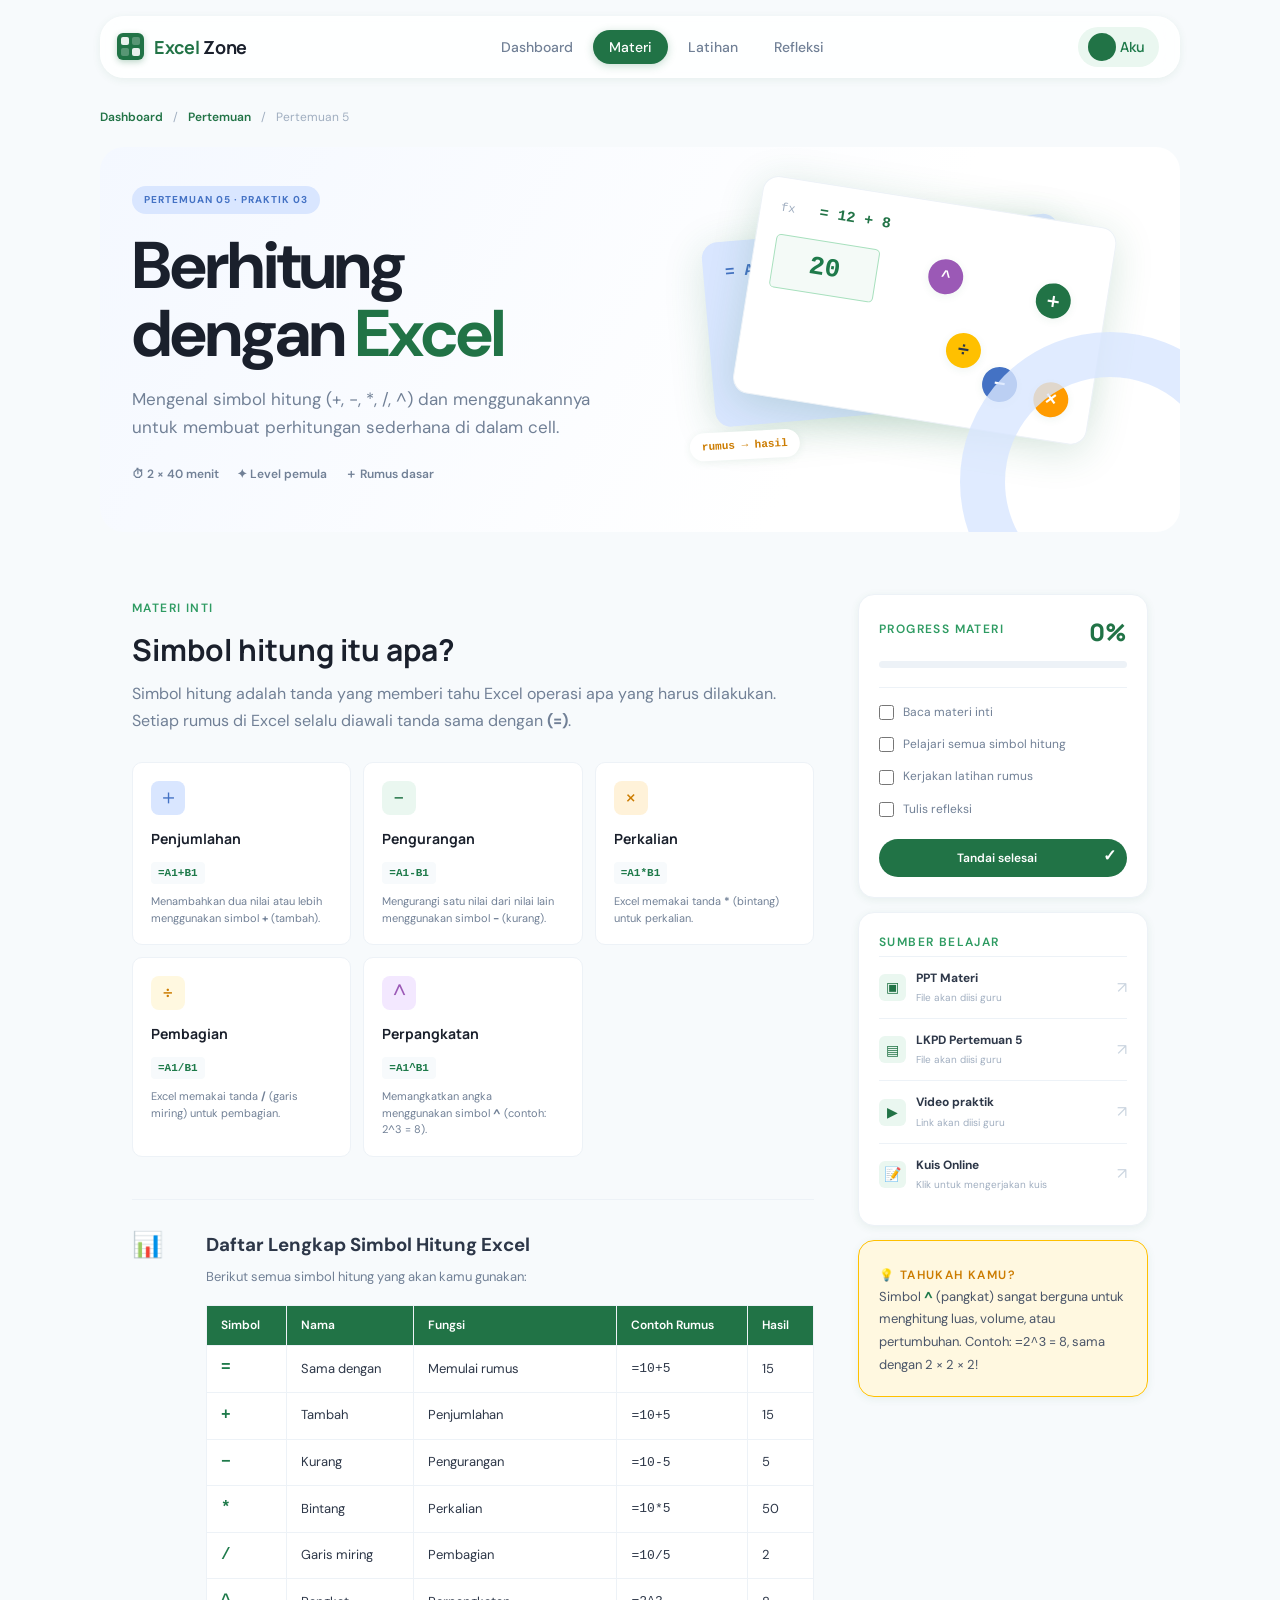
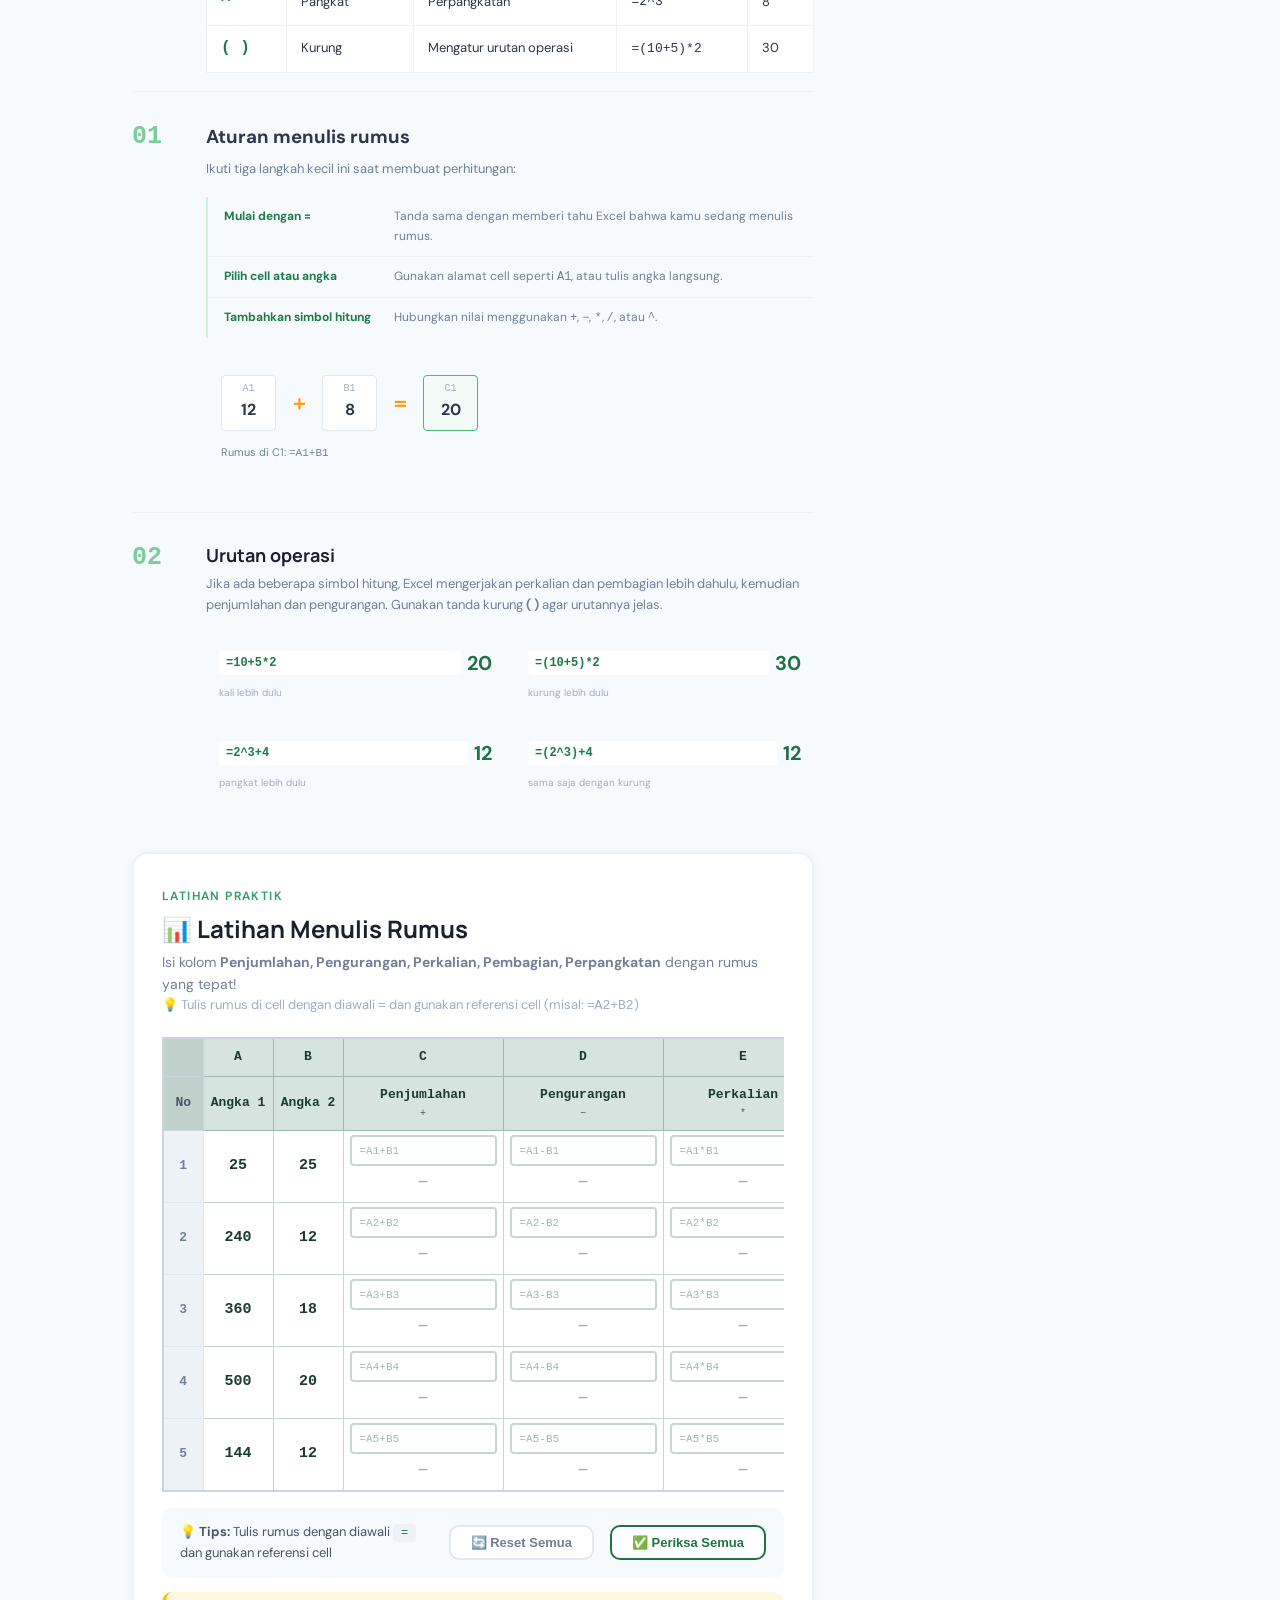
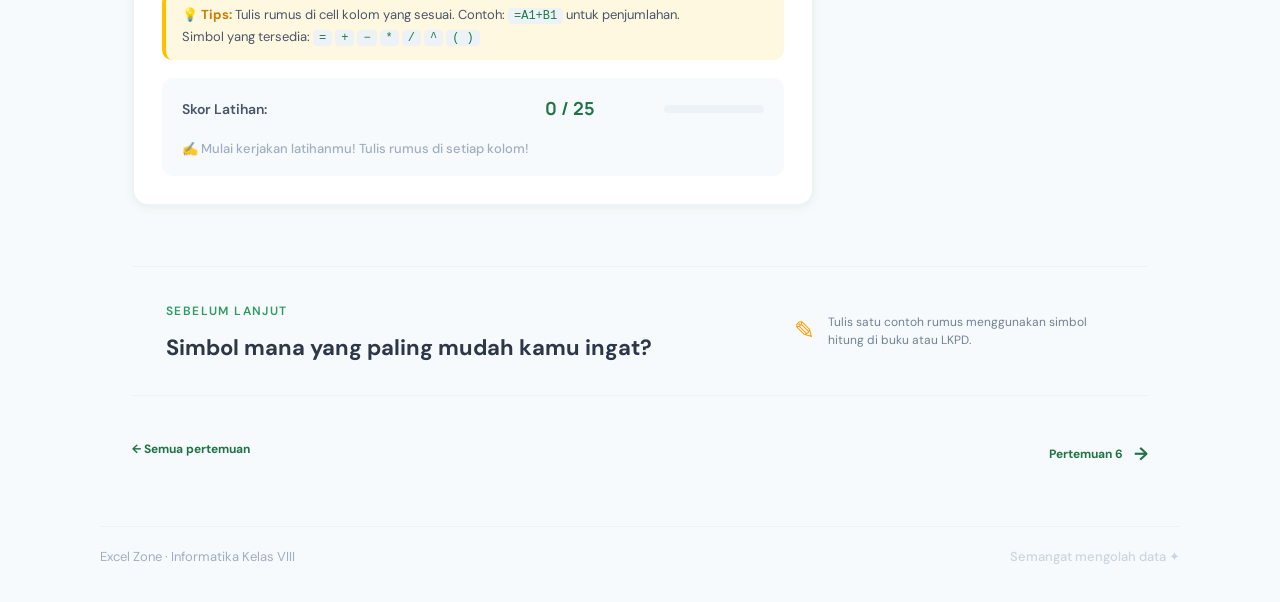
==== commit 5eef2ead: "REVISI" ====
--- a/pertemuan/5.html
+++ b/pertemuan/5.html
@@ -11,6 +11,186 @@
     <link rel="stylesheet" href="../css/style.css" />
     <link rel="stylesheet" href="../css/pertemuan.css" />
     <link rel="stylesheet" href="../css/pertemuan-5.css" />
+    <style>
+        /* ============================================
+           PERBAIKAN SPREADSHEET - HEADER KOLOM & BARIS
+           ============================================ */
+        
+        /* Header kolom (A, B, C, D, E, F, G) */
+        .spreadsheet-table .col-header {
+            background: #d6e4e0;
+            color: #1a3a32;
+            font-weight: 700;
+            font-size: 13px;
+            text-align: center;
+            padding: 8px 6px;
+            border: 1px solid #a0b8b2;
+            min-width: 70px;
+            font-family: 'Courier New', monospace;
+        }
+
+        .spreadsheet-table .col-header:first-child {
+            min-width: 40px;
+            background: #c0d0ca;
+        }
+
+        /* Header baris (1, 2, 3, 4, 5) */
+        .spreadsheet-table .row-header {
+            background: #d6e4e0;
+            color: #1a3a32;
+            font-weight: 700;
+            font-size: 13px;
+            text-align: center;
+            padding: 8px 4px;
+            border: 1px solid #a0b8b2;
+            min-width: 35px;
+            font-family: 'Courier New', monospace;
+        }
+
+        /* Cell data (nilai angka) */
+        .spreadsheet-table .cell-data {
+            padding: 8px 10px;
+            border: 1px solid #c8d6d0;
+            text-align: center;
+            background: white;
+            font-weight: 600;
+            font-size: 15px;
+            color: #1a3a32;
+            min-width: 70px;
+            font-family: 'Courier New', monospace;
+        }
+
+        /* Cell untuk input rumus */
+        .spreadsheet-table .cell-formula-wrap {
+            padding: 4px 6px;
+            border: 1px solid #c8d6d0;
+            background: white;
+            min-width: 160px;
+            position: relative;
+        }
+
+        .spreadsheet-table .cell-formula-wrap .formula-input {
+            width: 100%;
+            padding: 6px 8px;
+            border: 2px solid #c8d6d0;
+            border-radius: 4px;
+            font-size: 13px;
+            font-family: 'Courier New', monospace;
+            font-weight: 600;
+            text-align: left;
+            transition: border-color 0.2s, box-shadow 0.2s;
+            background: white;
+            color: #1a3a32;
+            box-sizing: border-box;
+        }
+
+        .spreadsheet-table .cell-formula-wrap .formula-input:focus {
+            outline: none;
+            border-color: #217346;
+            box-shadow: 0 0 0 3px rgba(33, 115, 70, 0.15);
+        }
+
+        .spreadsheet-table .cell-formula-wrap .formula-input::placeholder {
+            color: #a0b8b2;
+            font-weight: 400;
+            font-size: 11px;
+        }
+
+        .spreadsheet-table .cell-formula-wrap .formula-input.correct {
+            border-color: #217346;
+            background: #eaf5ee;
+        }
+
+        .spreadsheet-table .cell-formula-wrap .formula-input.wrong {
+            border-color: #c0392b;
+            background: #fde8e8;
+        }
+
+        /* Hasil di dalam cell */
+        .spreadsheet-table .cell-formula-wrap .cell-result {
+            padding: 4px 8px;
+            font-size: 15px;
+            font-weight: 700;
+            color: #a0b8b2;
+            text-align: center;
+            min-height: 26px;
+            font-family: 'Courier New', monospace;
+        }
+
+        .spreadsheet-table .cell-formula-wrap .cell-result.has-result {
+            color: #217346;
+        }
+
+        /* Hover effect seperti Excel */
+        .spreadsheet-table tbody tr:hover .cell-data {
+            background: #eaf5ee;
+        }
+
+        .spreadsheet-table tbody tr:hover .row-header {
+            background: #b8cec6;
+        }
+
+        /* Responsive */
+        @media (max-width: 800px) {
+            .spreadsheet-table .col-header {
+                font-size: 11px;
+                min-width: 50px;
+                padding: 6px 4px;
+            }
+            .spreadsheet-table .cell-data {
+                font-size: 13px;
+                min-width: 50px;
+                padding: 6px 6px;
+            }
+            .spreadsheet-table .cell-formula-wrap {
+                min-width: 120px;
+            }
+            .spreadsheet-table .cell-formula-wrap .formula-input {
+                font-size: 11px;
+                padding: 4px 6px;
+            }
+            .spreadsheet-table .row-header {
+                font-size: 11px;
+                min-width: 28px;
+                padding: 6px 3px;
+            }
+        }
+
+        @media (max-width: 520px) {
+            .spreadsheet-table .col-header {
+                font-size: 9px;
+                min-width: 35px;
+                padding: 4px 3px;
+            }
+            .spreadsheet-table .col-header:first-child {
+                min-width: 25px;
+            }
+            .spreadsheet-table .cell-data {
+                font-size: 11px;
+                min-width: 35px;
+                padding: 4px 4px;
+            }
+            .spreadsheet-table .cell-formula-wrap {
+                min-width: 80px;
+                padding: 2px 4px;
+            }
+            .spreadsheet-table .cell-formula-wrap .formula-input {
+                font-size: 9px;
+                padding: 3px 4px;
+                min-width: 60px;
+            }
+            .spreadsheet-table .cell-formula-wrap .cell-result {
+                font-size: 11px;
+                min-height: 20px;
+                padding: 2px 4px;
+            }
+            .spreadsheet-table .row-header {
+                font-size: 9px;
+                min-width: 22px;
+                padding: 4px 2px;
+            }
+        }
+    </style>
 </head>
 <body class="lesson-page">
     <div class="app-shell">
@@ -25,7 +205,6 @@
             <nav class="nav-links" aria-label="Navigasi utama">
                 <a href="../index.html">Dashboard</a>
                 <a class="active" href="#materi">Materi</a>
-                <a href="#aktivitas">Aktivitas</a>
                 <a href="#latihan">Latihan</a>
                 <a href="#refleksi">Refleksi</a>
             </nav>
@@ -47,7 +226,7 @@
                 <div class="lesson-hero-copy">
                     <span class="lesson-label blue-label">PERTEMUAN 05 · PRAKTIK 03</span>
                     <h1>Berhitung<br />dengan <em>Excel</em></h1>
-                    <p>Mengenal simbol hitung (+, -, *, /, ^, %) dan menggunakannya untuk membuat perhitungan sederhana di dalam cell.</p>
+                    <p>Mengenal simbol hitung (+, -, *, /, ^) dan menggunakannya untuk membuat perhitungan sederhana di dalam cell.</p>
                     <div class="lesson-meta">
                         <span>⏱ 2 × 40 menit</span>
                         <span>✦ Level pemula</span>
@@ -65,7 +244,6 @@
                         <div class="operator-symbol symbol-times">×</div>
                         <div class="operator-symbol symbol-divide">÷</div>
                         <div class="operator-symbol symbol-pow">^</div>
-                        <div class="operator-symbol symbol-percent">%</div>
                     </div>
                     <span class="operator-tag">rumus → hasil</span>
                 </div>
@@ -81,43 +259,37 @@
                         <p>Simbol hitung adalah tanda yang memberi tahu Excel operasi apa yang harus dilakukan. Setiap rumus di Excel selalu diawali tanda sama dengan <strong>(=)</strong>.</p>
                     </div>
 
-                    <!-- Operator Grid (6 simbol) -->
+                    <!-- Operator Grid (5 simbol) -->
                     <div class="operator-grid">
                         <article>
                             <span class="math-icon blue-icon">＋</span>
                             <h3>Penjumlahan</h3>
                             <code>=A1+B1</code>
-                            <p>Menambahkan dua nilai atau lebih.</p>
+                            <p>Menambahkan dua nilai atau lebih menggunakan simbol <strong>+</strong> (tambah).</p>
                         </article>
                         <article>
                             <span class="math-icon green-icon">−</span>
                             <h3>Pengurangan</h3>
                             <code>=A1-B1</code>
-                            <p>Mengurangi satu nilai dari nilai lain.</p>
+                            <p>Mengurangi satu nilai dari nilai lain menggunakan simbol <strong>−</strong> (kurang).</p>
                         </article>
                         <article>
                             <span class="math-icon orange-icon">×</span>
                             <h3>Perkalian</h3>
                             <code>=A1*B1</code>
-                            <p>Excel memakai tanda bintang untuk kali.</p>
+                            <p>Excel memakai tanda <strong>*</strong> (bintang) untuk perkalian.</p>
                         </article>
                         <article>
                             <span class="math-icon yellow-icon">÷</span>
                             <h3>Pembagian</h3>
                             <code>=A1/B1</code>
-                            <p>Excel memakai garis miring untuk bagi.</p>
+                            <p>Excel memakai tanda <strong>/</strong> (garis miring) untuk pembagian.</p>
                         </article>
                         <article>
                             <span class="math-icon purple-icon">^</span>
-                            <h3>Pemangkatan</h3>
+                            <h3>Perpangkatan</h3>
                             <code>=A1^B1</code>
-                            <p>Memangkatkan angka (contoh: 2^3 = 8).</p>
-                        </article>
-                        <article>
-                            <span class="math-icon" style="background:#FCE4EC;color:#C62828;">%</span>
-                            <h3>Persentase</h3>
-                            <code>=A1*B1%</code>
-                            <p>Menghitung persentase (contoh: 200 * 25% = 50).</p>
+                            <p>Memangkatkan angka menggunakan simbol <strong>^</strong> (contoh: 2^3 = 8).</p>
                         </article>
                     </div>
 
@@ -132,47 +304,61 @@
                                     <thead>
                                         <tr>
                                             <th>Simbol</th>
-                                            <th>Operasi</th>
+                                            <th>Nama</th>
+                                            <th>Fungsi</th>
                                             <th>Contoh Rumus</th>
                                             <th>Hasil</th>
                                         </tr>
                                     </thead>
                                     <tbody>
                                         <tr>
+                                            <td>=</td>
+                                            <td>Sama dengan</td>
+                                            <td>Memulai rumus</td>
+                                            <td><code>=10+5</code></td>
+                                            <td>15</td>
+                                        </tr>
+                                        <tr>
                                             <td>+</td>
+                                            <td>Tambah</td>
                                             <td>Penjumlahan</td>
                                             <td><code>=10+5</code></td>
                                             <td>15</td>
                                         </tr>
                                         <tr>
-                                            <td>-</td>
+                                            <td>−</td>
+                                            <td>Kurang</td>
                                             <td>Pengurangan</td>
                                             <td><code>=10-5</code></td>
                                             <td>5</td>
                                         </tr>
                                         <tr>
                                             <td>*</td>
+                                            <td>Bintang</td>
                                             <td>Perkalian</td>
                                             <td><code>=10*5</code></td>
                                             <td>50</td>
                                         </tr>
                                         <tr>
                                             <td>/</td>
+                                            <td>Garis miring</td>
                                             <td>Pembagian</td>
                                             <td><code>=10/5</code></td>
                                             <td>2</td>
                                         </tr>
                                         <tr>
                                             <td>^</td>
-                                            <td>Pemangkatan</td>
+                                            <td>Pangkat</td>
+                                            <td>Perpangkatan</td>
                                             <td><code>=2^3</code></td>
                                             <td>8</td>
                                         </tr>
                                         <tr>
-                                            <td>%</td>
-                                            <td>Persentase</td>
-                                            <td><code>=200*25%</code></td>
-                                            <td>50</td>
+                                            <td>( )</td>
+                                            <td>Kurung</td>
+                                            <td>Mengatur urutan operasi</td>
+                                            <td><code>=(10+5)*2</code></td>
+                                            <td>30</td>
                                         </tr>
                                     </tbody>
                                 </table>
@@ -197,7 +383,7 @@
                                 </li>
                                 <li>
                                     <b>Tambahkan simbol hitung</b>
-                                    <span>Hubungkan nilai menggunakan <code>+</code>, <code>-</code>, <code>*</code>, <code>/</code>, <code>^</code>, atau <code>%</code>.</span>
+                                    <span>Hubungkan nilai menggunakan <code>+</code>, <code>−</code>, <code>*</code>, <code>/</code>, atau <code>^</code>.</span>
                                 </li>
                             </ol>
                             <div class="formula-example">
@@ -225,7 +411,7 @@
                         <div class="block-number">02</div>
                         <div>
                             <h3>Urutan operasi</h3>
-                            <p>Jika ada beberapa simbol hitung, Excel mengerjakan perkalian dan pembagian lebih dahulu, kemudian penjumlahan dan pengurangan. Gunakan tanda kurung agar urutannya jelas.</p>
+                            <p>Jika ada beberapa simbol hitung, Excel mengerjakan perkalian dan pembagian lebih dahulu, kemudian penjumlahan dan pengurangan. Gunakan tanda kurung <strong>( )</strong> agar urutannya jelas.</p>
                             <div class="order-comparison">
                                 <div>
                                     <code>=10+5*2</code>
@@ -251,42 +437,14 @@
                         </div>
                     </div>
 
-                    <!-- ==================== AKTIVITAS ==================== -->
-                    <div class="practice-panel" id="aktivitas">
-                        <div class="practice-header">
-                            <span class="orange-label">AKTIVITAS 03</span>
-                            <span>Hitung cepat · 10 menit</span>
-                        </div>
-                        <h2>Berapa hasil rumusnya?</h2>
-                        <p>Perhatikan rumus <code>=15 + 6 * 2</code>. Ingat, perkalian dikerjakan lebih dahulu. Pilih jawaban yang tepat.</p>
-                        <div class="answer-list">
-                            <button data-answer="wrong" type="button">42</button>
-                            <button data-answer="correct" type="button">27</button>
-                            <button data-answer="wrong" type="button">36</button>
-                        </div>
-                        <p class="answer-feedback" id="answerFeedback" aria-live="polite"></p>
-
-                        <!-- Soal Tambahan -->
-                        <div style="margin-top: 24px; padding-top: 20px; border-top: 1px solid rgba(255,255,255,0.1);">
-                            <h4 style="color: #fff; font-size: 16px; margin-bottom: 8px;">📝 Latihan Simbol Lainnya</h4>
-                            <p style="color: #bdc9c3; font-size: 13px;">Coba tebak hasil dari rumus berikut:</p>
-                            <div class="answer-list" id="extraQuestions">
-                                <button data-answer-extra="wrong" type="button">=2^3 → 6</button>
-                                <button data-answer-extra="correct" type="button">=2^3 → 8</button>
-                                <button data-answer-extra="wrong" type="button">=2^3 → 9</button>
-                            </div>
-                            <p class="answer-feedback" id="extraFeedback" aria-live="polite"></p>
-                        </div>
-                    </div>
-
-<!-- ==================== LATIHAN SPREADSHEET (SEPERTI EXCEL ASLI) ==================== -->
+                    <!-- ==================== LATIHAN SPREADSHEET (TABEL SEPERTI EXCEL) ==================== -->
                     <div class="spreadsheet-container" id="latihan">
                         <div class="spreadsheet-header">
                             <span class="section-kicker">LATIHAN PRAKTIK</span>
-                            <h2>📊 Tulis Rumus di Cell</h2>
-                            <p>Ketikkan rumus langsung di cell <strong>kolom C</strong>! Contoh: <code>=A1+B1</code></p>
+                            <h2>📊 Latihan Menulis Rumus</h2>
+                            <p>Isi kolom <strong>Penjumlahan, Pengurangan, Perkalian, Pembagian, Perpangkatan</strong> dengan rumus yang tepat!</p>
                             <p style="font-size: 13px; color: var(--gray-500);">
-                                💡 Rumus akan otomatis menghitung dan menampilkan hasilnya
+                                💡 Tulis rumus di cell dengan diawali <code>=</code> dan gunakan referensi cell (misal: <code>=A2+B2</code>)
                             </p>
                         </div>
 
@@ -294,80 +452,165 @@
                             <table class="spreadsheet-table" id="spreadsheetTable">
                                 <thead>
                                     <tr>
-                                        <th></th>
-                                        <th>A</th>
-                                        <th>B</th>
-                                        <th>C <small>(Tulis Rumus)</small></th>
-                                        <th>Operasi</th>
+                                        <!-- Header kolom: kosong untuk baris header, lalu A, B, C, D, E, F, G -->
+                                        <th class="col-header"></th>
+                                        <th class="col-header">A</th>
+                                        <th class="col-header">B</th>
+                                        <th class="col-header">C</th>
+                                        <th class="col-header">D</th>
+                                        <th class="col-header">E</th>
+                                        <th class="col-header">F</th>
+                                        <th class="col-header">G</th>
+                                    </tr>
+                                    <tr>
+                                        <!-- Header kolom kedua: No, Angka 1, Angka 2, Penjumlahan, dst -->
+                                        <th class="col-header" style="background:#c0d0ca;">No</th>
+                                        <th class="col-header">Angka 1</th>
+                                        <th class="col-header">Angka 2</th>
+                                        <th class="col-header">Penjumlahan <small>+</small></th>
+                                        <th class="col-header">Pengurangan <small>−</small></th>
+                                        <th class="col-header">Perkalian <small>*</small></th>
+                                        <th class="col-header">Pembagian <small>/</small></th>
+                                        <th class="col-header">Perpangkatan <small>^</small></th>
                                     </tr>
                                 </thead>
                                 <tbody>
+                                    <!-- Baris 1 -->
                                     <tr>
-                                        <td><strong>1</strong></td>
+                                        <td class="row-header">1</td>
+                                        <td class="cell-data">25</td>
+                                        <td class="cell-data">25</td>
+                                        <td class="cell-formula-wrap">
+                                            <input type="text" class="formula-input" id="f1_plus" placeholder="=A1+B1" oninput="checkFormula(1, 'plus')" />
+                                            <div class="cell-result" id="r1_plus">—</div>
+                                        </td>
+                                        <td class="cell-formula-wrap">
+                                            <input type="text" class="formula-input" id="f1_minus" placeholder="=A1-B1" oninput="checkFormula(1, 'minus')" />
+                                            <div class="cell-result" id="r1_minus">—</div>
+                                        </td>
+                                        <td class="cell-formula-wrap">
+                                            <input type="text" class="formula-input" id="f1_times" placeholder="=A1*B1" oninput="checkFormula(1, 'times')" />
+                                            <div class="cell-result" id="r1_times">—</div>
+                                        </td>
+                                        <td class="cell-formula-wrap">
+                                            <input type="text" class="formula-input" id="f1_divide" placeholder="=A1/B1" oninput="checkFormula(1, 'divide')" />
+                                            <div class="cell-result" id="r1_divide">—</div>
+                                        </td>
+                                        <td class="cell-formula-wrap">
+                                            <input type="text" class="formula-input" id="f1_pow" placeholder="=A1^B1" oninput="checkFormula(1, 'pow')" />
+                                            <div class="cell-result" id="r1_pow">—</div>
+                                        </td>
+                                    </tr>
+                                    <!-- Baris 2 -->
+                                    <tr>
+                                        <td class="row-header">2</td>
+                                        <td class="cell-data">240</td>
+                                        <td class="cell-data">12</td>
+                                        <td class="cell-formula-wrap">
+                                            <input type="text" class="formula-input" id="f2_plus" placeholder="=A2+B2" oninput="checkFormula(2, 'plus')" />
+                                            <div class="cell-result" id="r2_plus">—</div>
+                                        </td>
+                                        <td class="cell-formula-wrap">
+                                            <input type="text" class="formula-input" id="f2_minus" placeholder="=A2-B2" oninput="checkFormula(2, 'minus')" />
+                                            <div class="cell-result" id="r2_minus">—</div>
+                                        </td>
+                                        <td class="cell-formula-wrap">
+                                            <input type="text" class="formula-input" id="f2_times" placeholder="=A2*B2" oninput="checkFormula(2, 'times')" />
+                                            <div class="cell-result" id="r2_times">—</div>
+                                        </td>
+                                        <td class="cell-formula-wrap">
+                                            <input type="text" class="formula-input" id="f2_divide" placeholder="=A2/B2" oninput="checkFormula(2, 'divide')" />
+                                            <div class="cell-result" id="r2_divide">—</div>
+                                        </td>
+                                        <td class="cell-formula-wrap">
+                                            <input type="text" class="formula-input" id="f2_pow" placeholder="=A2^B2" oninput="checkFormula(2, 'pow')" />
+                                            <div class="cell-result" id="r2_pow">—</div>
+                                        </td>
+                                    </tr>
+                                    <!-- Baris 3 -->
+                                    <tr>
+                                        <td class="row-header">3</td>
+                                        <td class="cell-data">360</td>
+                                        <td class="cell-data">18</td>
+                                        <td class="cell-formula-wrap">
+                                            <input type="text" class="formula-input" id="f3_plus" placeholder="=A3+B3" oninput="checkFormula(3, 'plus')" />
+                                            <div class="cell-result" id="r3_plus">—</div>
+                                        </td>
+                                        <td class="cell-formula-wrap">
+                                            <input type="text" class="formula-input" id="f3_minus" placeholder="=A3-B3" oninput="checkFormula(3, 'minus')" />
+                                            <div class="cell-result" id="r3_minus">—</div>
+                                        </td>
+                                        <td class="cell-formula-wrap">
+                                            <input type="text" class="formula-input" id="f3_times" placeholder="=A3*B3" oninput="checkFormula(3, 'times')" />
+                                            <div class="cell-result" id="r3_times">—</div>
+                                        </td>
+                                        <td class="cell-formula-wrap">
+                                            <input type="text" class="formula-input" id="f3_divide" placeholder="=A3/B3" oninput="checkFormula(3, 'divide')" />
+                                            <div class="cell-result" id="r3_divide">—</div>
+                                        </td>
+                                        <td class="cell-formula-wrap">
+                                            <input type="text" class="formula-input" id="f3_pow" placeholder="=A3^B3" oninput="checkFormula(3, 'pow')" />
+                                            <div class="cell-result" id="r3_pow">—</div>
+                                        </td>
+                                    </tr>
+                                    <!-- Baris 4 -->
+                                    <tr>
+                                        <td class="row-header">4</td>
+                                        <td class="cell-data">500</td>
                                         <td class="cell-data">20</td>
-                                        <td class="cell-data">10</td>
-                                        <td class="cell-formula-wrap">
-                                            <input type="text" class="formula-input" id="f1" placeholder="=A1+B1" oninput="checkFormula(1)" />
-                                            <div class="cell-result" id="r1">—</div>
-                                        </td>
-                                        <td class="operator-cell" id="o1">+</td>
+                                        <td class="cell-formula-wrap">
+                                            <input type="text" class="formula-input" id="f4_plus" placeholder="=A4+B4" oninput="checkFormula(4, 'plus')" />
+                                            <div class="cell-result" id="r4_plus">—</div>
+                                        </td>
+                                        <td class="cell-formula-wrap">
+                                            <input type="text" class="formula-input" id="f4_minus" placeholder="=A4-B4" oninput="checkFormula(4, 'minus')" />
+                                            <div class="cell-result" id="r4_minus">—</div>
+                                        </td>
+                                        <td class="cell-formula-wrap">
+                                            <input type="text" class="formula-input" id="f4_times" placeholder="=A4*B4" oninput="checkFormula(4, 'times')" />
+                                            <div class="cell-result" id="r4_times">—</div>
+                                        </td>
+                                        <td class="cell-formula-wrap">
+                                            <input type="text" class="formula-input" id="f4_divide" placeholder="=A4/B4" oninput="checkFormula(4, 'divide')" />
+                                            <div class="cell-result" id="r4_divide">—</div>
+                                        </td>
+                                        <td class="cell-formula-wrap">
+                                            <input type="text" class="formula-input" id="f4_pow" placeholder="=A4^B4" oninput="checkFormula(4, 'pow')" />
+                                            <div class="cell-result" id="r4_pow">—</div>
+                                        </td>
                                     </tr>
+                                    <!-- Baris 5 -->
                                     <tr>
-                                        <td><strong>2</strong></td>
-                                        <td class="cell-data">50</td>
-                                        <td class="cell-data">15</td>
-                                        <td class="cell-formula-wrap">
-                                            <input type="text" class="formula-input" id="f2" placeholder="=A2-B2" oninput="checkFormula(2)" />
-                                            <div class="cell-result" id="r2">—</div>
-                                        </td>
-                                        <td class="operator-cell" id="o2">−</td>
-                                    </tr>
-                                    <tr>
-                                        <td><strong>3</strong></td>
+                                        <td class="row-header">5</td>
+                                        <td class="cell-data">144</td>
                                         <td class="cell-data">12</td>
-                                        <td class="cell-data">8</td>
-                                        <td class="cell-formula-wrap">
-                                            <input type="text" class="formula-input" id="f3" placeholder="=A3*B3" oninput="checkFormula(3)" />
-                                            <div class="cell-result" id="r3">—</div>
-                                        </td>
-                                        <td class="operator-cell" id="o3">×</td>
-                                    </tr>
-                                    <tr>
-                                        <td><strong>4</strong></td>
-                                        <td class="cell-data">100</td>
-                                        <td class="cell-data">4</td>
-                                        <td class="cell-formula-wrap">
-                                            <input type="text" class="formula-input" id="f4" placeholder="=A4/B4" oninput="checkFormula(4)" />
-                                            <div class="cell-result" id="r4">—</div>
-                                        </td>
-                                        <td class="operator-cell" id="o4">÷</td>
-                                    </tr>
-                                    <tr>
-                                        <td><strong>5</strong></td>
-                                        <td class="cell-data">3</td>
-                                        <td class="cell-data">2</td>
-                                        <td class="cell-formula-wrap">
-                                            <input type="text" class="formula-input" id="f5" placeholder="=A5^B5" oninput="checkFormula(5)" />
-                                            <div class="cell-result" id="r5">—</div>
-                                        </td>
-                                        <td class="operator-cell" id="o5">^</td>
-                                    </tr>
-                                    <tr>
-                                        <td><strong>6</strong></td>
-                                        <td class="cell-data">200</td>
-                                        <td class="cell-data">25</td>
-                                        <td class="cell-formula-wrap">
-                                            <input type="text" class="formula-input" id="f6" placeholder="=A6*B6%" oninput="checkFormula(6)" />
-                                            <div class="cell-result" id="r6">—</div>
-                                        </td>
-                                        <td class="operator-cell" id="o6">%</td>
+                                        <td class="cell-formula-wrap">
+                                            <input type="text" class="formula-input" id="f5_plus" placeholder="=A5+B5" oninput="checkFormula(5, 'plus')" />
+                                            <div class="cell-result" id="r5_plus">—</div>
+                                        </td>
+                                        <td class="cell-formula-wrap">
+                                            <input type="text" class="formula-input" id="f5_minus" placeholder="=A5-B5" oninput="checkFormula(5, 'minus')" />
+                                            <div class="cell-result" id="r5_minus">—</div>
+                                        </td>
+                                        <td class="cell-formula-wrap">
+                                            <input type="text" class="formula-input" id="f5_times" placeholder="=A5*B5" oninput="checkFormula(5, 'times')" />
+                                            <div class="cell-result" id="r5_times">—</div>
+                                        </td>
+                                        <td class="cell-formula-wrap">
+                                            <input type="text" class="formula-input" id="f5_divide" placeholder="=A5/B5" oninput="checkFormula(5, 'divide')" />
+                                            <div class="cell-result" id="r5_divide">—</div>
+                                        </td>
+                                        <td class="cell-formula-wrap">
+                                            <input type="text" class="formula-input" id="f5_pow" placeholder="=A5^B5" oninput="checkFormula(5, 'pow')" />
+                                            <div class="cell-result" id="r5_pow">—</div>
+                                        </td>
                                     </tr>
                                 </tbody>
                             </table>
 
                             <div class="spreadsheet-controls">
                                 <div class="operator-selector">
-                                    <span>💡 <strong>Tips:</strong> Tulis rumus di kolom C (mulai dengan <code>=</code>)</span>
+                                    <span>💡 <strong>Tips:</strong> Tulis rumus dengan diawali <code>=</code> dan gunakan referensi cell</span>
                                 </div>
                                 <button class="btn-reset" onclick="resetFormulas()">🔄 Reset Semua</button>
                                 <button class="btn-check-all" onclick="checkAllFormulas()">✅ Periksa Semua</button>
@@ -375,17 +618,17 @@
                         </div>
 
                         <div class="spreadsheet-tip">
-                            💡 <strong>Tips:</strong> Tulis rumus di cell kolom C. Contoh: <code>=A1+B1</code> untuk menjumlahkan A1 dan B1.
-                            <br>Simbol yang tersedia: <code>+</code> <code>-</code> <code>*</code> <code>/</code> <code>^</code> <code>%</code>
+                            💡 <strong>Tips:</strong> Tulis rumus di cell kolom yang sesuai. Contoh: <code>=A1+B1</code> untuk penjumlahan.
+                            <br>Simbol yang tersedia: <code>=</code> <code>+</code> <code>−</code> <code>*</code> <code>/</code> <code>^</code> <code>( )</code>
                         </div>
 
                         <div class="score-container" id="scoreContainer">
                             <div class="score-label">Skor Latihan:</div>
-                            <div class="score-value" id="scoreValue">0 / 6</div>
+                            <div class="score-value" id="scoreValue">0 / 25</div>
                             <div class="score-bar">
                                 <div class="score-fill" id="scoreFill"></div>
                             </div>
-                            <div class="score-message" id="scoreMessage">✍️ Mulai kerjakan latihanmu! Tulis rumus di kolom C!</div>
+                            <div class="score-message" id="scoreMessage">✍️ Mulai kerjakan latihanmu! Tulis rumus di setiap kolom!</div>
                         </div>
                     </div>
                 </div>
@@ -409,10 +652,6 @@
                             <label>
                                 <input type="checkbox" data-check="simbol" />
                                 <span>Pelajari semua simbol hitung</span>
-                            </label>
-                            <label>
-                                <input type="checkbox" data-check="aktivitas" />
-                                <span>Kerjakan aktivitas</span>
                             </label>
                             <label>
                                 <input type="checkbox" data-check="latihan" />
@@ -505,6 +744,215 @@
     </div>
 
     <!-- ==================== JAVASCRIPT ==================== -->
-    <script src="../js/pertemuan-5.js"></script>
+    <script>
+    // ============================================================
+    // DATA JAWABAN YANG BENAR
+    // ============================================================
+    const correctAnswers = {
+        1: { plus: 50, minus: 0, times: 625, divide: 1, pow: 8881784197001252 },
+        2: { plus: 252, minus: 228, times: 2880, divide: 20, pow: 3833759992447472175126 },
+        3: { plus: 378, minus: 342, times: 6480, divide: 20, pow: 1.063876981e+46 },
+        4: { plus: 520, minus: 480, times: 10000, divide: 25, pow: 9.5367431640625e+64 },
+        5: { plus: 156, minus: 132, times: 1728, divide: 12, pow: 8.916100448256e+307 }
+    };
+
+    let score = 0;
+    let totalCells = 25; // 5 baris × 5 kolom operasi
+
+    // ============================================================
+    // FUNGSI CEK FORMULA
+    // ============================================================
+    function checkFormula(row, operation) {
+        const input = document.getElementById(`f${row}_${operation}`);
+        const resultEl = document.getElementById(`r${row}_${operation}`);
+        const val = input.value.trim();
+
+        // Ambil nilai Angka 1 dan Angka 2 dari tabel
+        const rowEl = input.closest('tr');
+        const cells = rowEl.querySelectorAll('.cell-data');
+        const num1 = parseInt(cells[0].textContent);
+        const num2 = parseInt(cells[1].textContent);
+
+        // Cek apakah rumus diawali dengan "="
+        if (!val.startsWith('=')) {
+            resultEl.textContent = '⚠️';
+            resultEl.style.color = '#e67e22';
+            input.className = 'formula-input';
+            updateScore();
+            return;
+        }
+
+        // Coba evaluasi rumus
+        try {
+            // Ganti referensi cell dengan nilai sebenarnya
+            let formula = val.substring(1); // hilangkan "="
+            // Ganti A1, B1, A2, B2, dst dengan nilai
+            formula = formula.replace(/A(\d+)/g, (match, num) => {
+                const rowNum = parseInt(num);
+                const rowData = document.querySelector(`#spreadsheetTable tbody tr:nth-child(${rowNum})`);
+                if (rowData) {
+                    const dataCells = rowData.querySelectorAll('.cell-data');
+                    return dataCells[0]?.textContent || '0';
+                }
+                return '0';
+            });
+            formula = formula.replace(/B(\d+)/g, (match, num) => {
+                const rowNum = parseInt(num);
+                const rowData = document.querySelector(`#spreadsheetTable tbody tr:nth-child(${rowNum})`);
+                if (rowData) {
+                    const dataCells = rowData.querySelectorAll('.cell-data');
+                    return dataCells[1]?.textContent || '0';
+                }
+                return '0';
+            });
+
+            // Evaluasi formula dengan aman
+            const result = Function(`"use strict"; return (${formula})`)();
+            
+            // Cek apakah hasil sesuai dengan jawaban yang benar
+            const expected = correctAnswers[row][operation];
+            const isCorrect = Math.abs(result - expected) < 0.001;
+
+            if (isCorrect) {
+                resultEl.textContent = result;
+                resultEl.style.color = '#217346';
+                input.className = 'formula-input correct';
+            } else {
+                resultEl.textContent = result;
+                resultEl.style.color = '#c0392b';
+                input.className = 'formula-input wrong';
+            }
+        } catch (e) {
+            resultEl.textContent = '❌';
+            resultEl.style.color = '#c0392b';
+            input.className = 'formula-input wrong';
+        }
+
+        updateScore();
+    }
+
+    // ============================================================
+    // FUNGSI UPDATE SKOR
+    // ============================================================
+    function updateScore() {
+        let correct = 0;
+        let total = 0;
+
+        for (let row = 1; row <= 5; row++) {
+            const operations = ['plus', 'minus', 'times', 'divide', 'pow'];
+            operations.forEach(op => {
+                const input = document.getElementById(`f${row}_${op}`);
+                if (input) {
+                    total++;
+                    if (input.className.includes('correct')) {
+                        correct++;
+                    }
+                }
+            });
+        }
+
+        score = correct;
+        totalCells = total;
+
+        document.getElementById('scoreValue').textContent = `${score} / ${totalCells}`;
+        const fill = document.getElementById('scoreFill');
+        const percentage = totalCells > 0 ? (score / totalCells) * 100 : 0;
+        fill.style.width = `${percentage}%`;
+
+        const msg = document.getElementById('scoreMessage');
+        if (score === totalCells) {
+            msg.textContent = '🎉 Selamat! Semua rumus benar! Hebat!';
+            msg.style.color = '#217346';
+        } else if (score > totalCells * 0.7) {
+            msg.textContent = '👍 Bagus! Lanjutkan! Perbaiki yang masih salah.';
+            msg.style.color = '#f39c12';
+        } else if (score > 0) {
+            msg.textContent = '✍️ Kerjakan lagi! Perhatikan rumus dan simbol yang digunakan.';
+            msg.style.color = '#e67e22';
+        } else {
+            msg.textContent = '✍️ Mulai kerjakan latihanmu! Tulis rumus di setiap kolom!';
+            msg.style.color = 'var(--gray-500)';
+        }
+
+        // Update progress sidebar
+        updateSidebarProgress();
+    }
+
+    // ============================================================
+    // FUNGSI RESET
+    // ============================================================
+    function resetFormulas() {
+        for (let row = 1; row <= 5; row++) {
+            const operations = ['plus', 'minus', 'times', 'divide', 'pow'];
+            operations.forEach(op => {
+                const input = document.getElementById(`f${row}_${op}`);
+                const result = document.getElementById(`r${row}_${op}`);
+                if (input) {
+                    input.value = '';
+                    input.className = 'formula-input';
+                }
+                if (result) {
+                    result.textContent = '—';
+                    result.style.color = 'var(--gray-400)';
+                }
+            });
+        }
+        updateScore();
+    }
+
+    // ============================================================
+    // FUNGSI PERIKSA SEMUA
+    // ============================================================
+    function checkAllFormulas() {
+        for (let row = 1; row <= 5; row++) {
+            const operations = ['plus', 'minus', 'times', 'divide', 'pow'];
+            operations.forEach(op => {
+                const input = document.getElementById(`f${row}_${op}`);
+                if (input && input.value.trim() !== '') {
+                    checkFormula(row, op);
+                }
+            });
+        }
+        updateScore();
+    }
+
+    // ============================================================
+    // FUNGSI UPDATE SIDEBAR PROGRESS
+    // ============================================================
+    function updateSidebarProgress() {
+        const checkboxes = document.querySelectorAll('.check-list input[type="checkbox"]');
+        const checked = document.querySelectorAll('.check-list input[type="checkbox"]:checked');
+        const progress = checkboxes.length > 0 ? (checked.length / checkboxes.length) * 100 : 0;
+        document.getElementById('lessonProgress').textContent = `${Math.round(progress)}%`;
+        document.getElementById('lessonProgressBar').style.width = `${progress}%`;
+    }
+
+    // ============================================================
+    // EVENT LISTENER UNTUK CHECKBOX
+    // ============================================================
+    document.querySelectorAll('.check-list input[type="checkbox"]').forEach(cb => {
+        cb.addEventListener('change', updateSidebarProgress);
+    });
+
+    // ============================================================
+    // TOMBOL TANDAI SELESAI
+    // ============================================================
+    document.getElementById('completeLesson').addEventListener('click', function() {
+        const allChecked = document.querySelectorAll('.check-list input[type="checkbox"]');
+        allChecked.forEach(cb => cb.checked = true);
+        updateSidebarProgress();
+        this.innerHTML = '✅ Selesai! <span>✓</span>';
+        this.style.background = '#217346';
+        this.style.color = 'white';
+    });
+
+    // ============================================================
+    // INISIALISASI
+    // ============================================================
+    document.addEventListener('DOMContentLoaded', function() {
+        updateScore();
+        updateSidebarProgress();
+    });
+    </script>
 </body>
 </html>
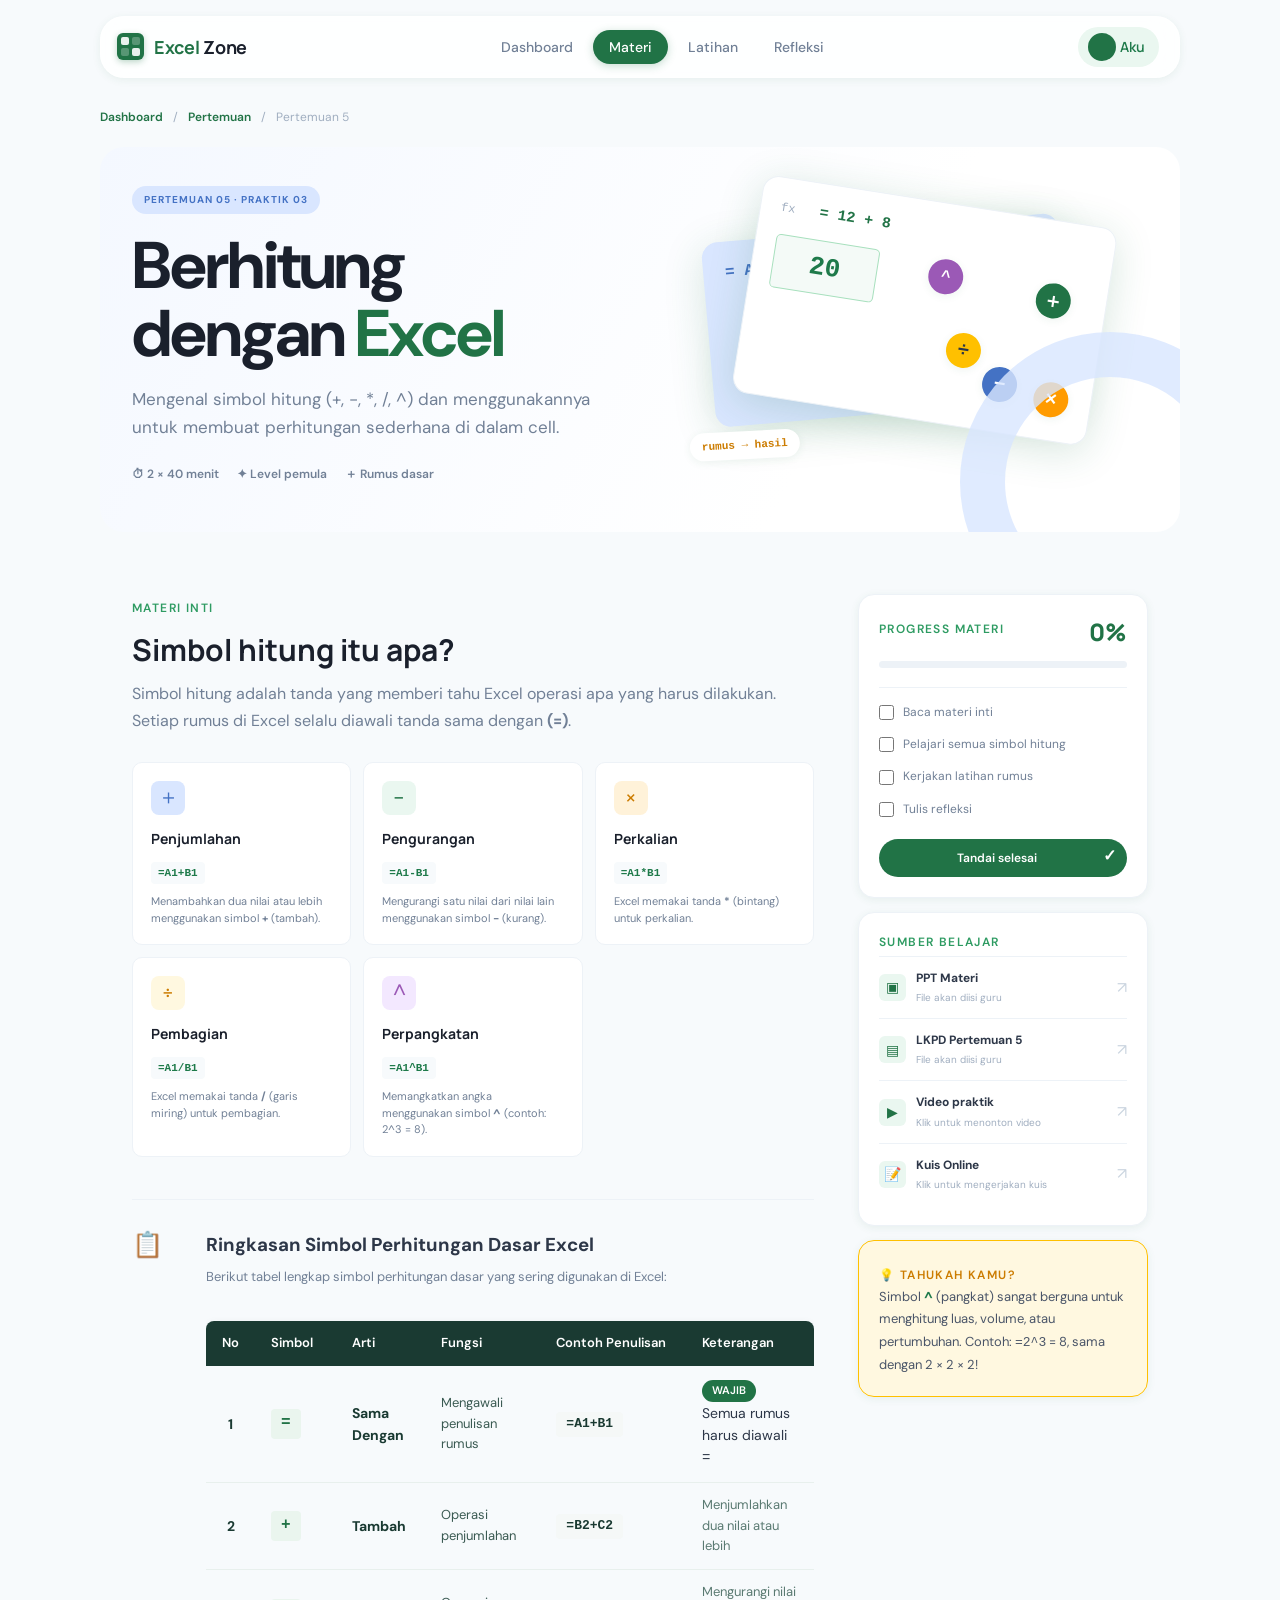
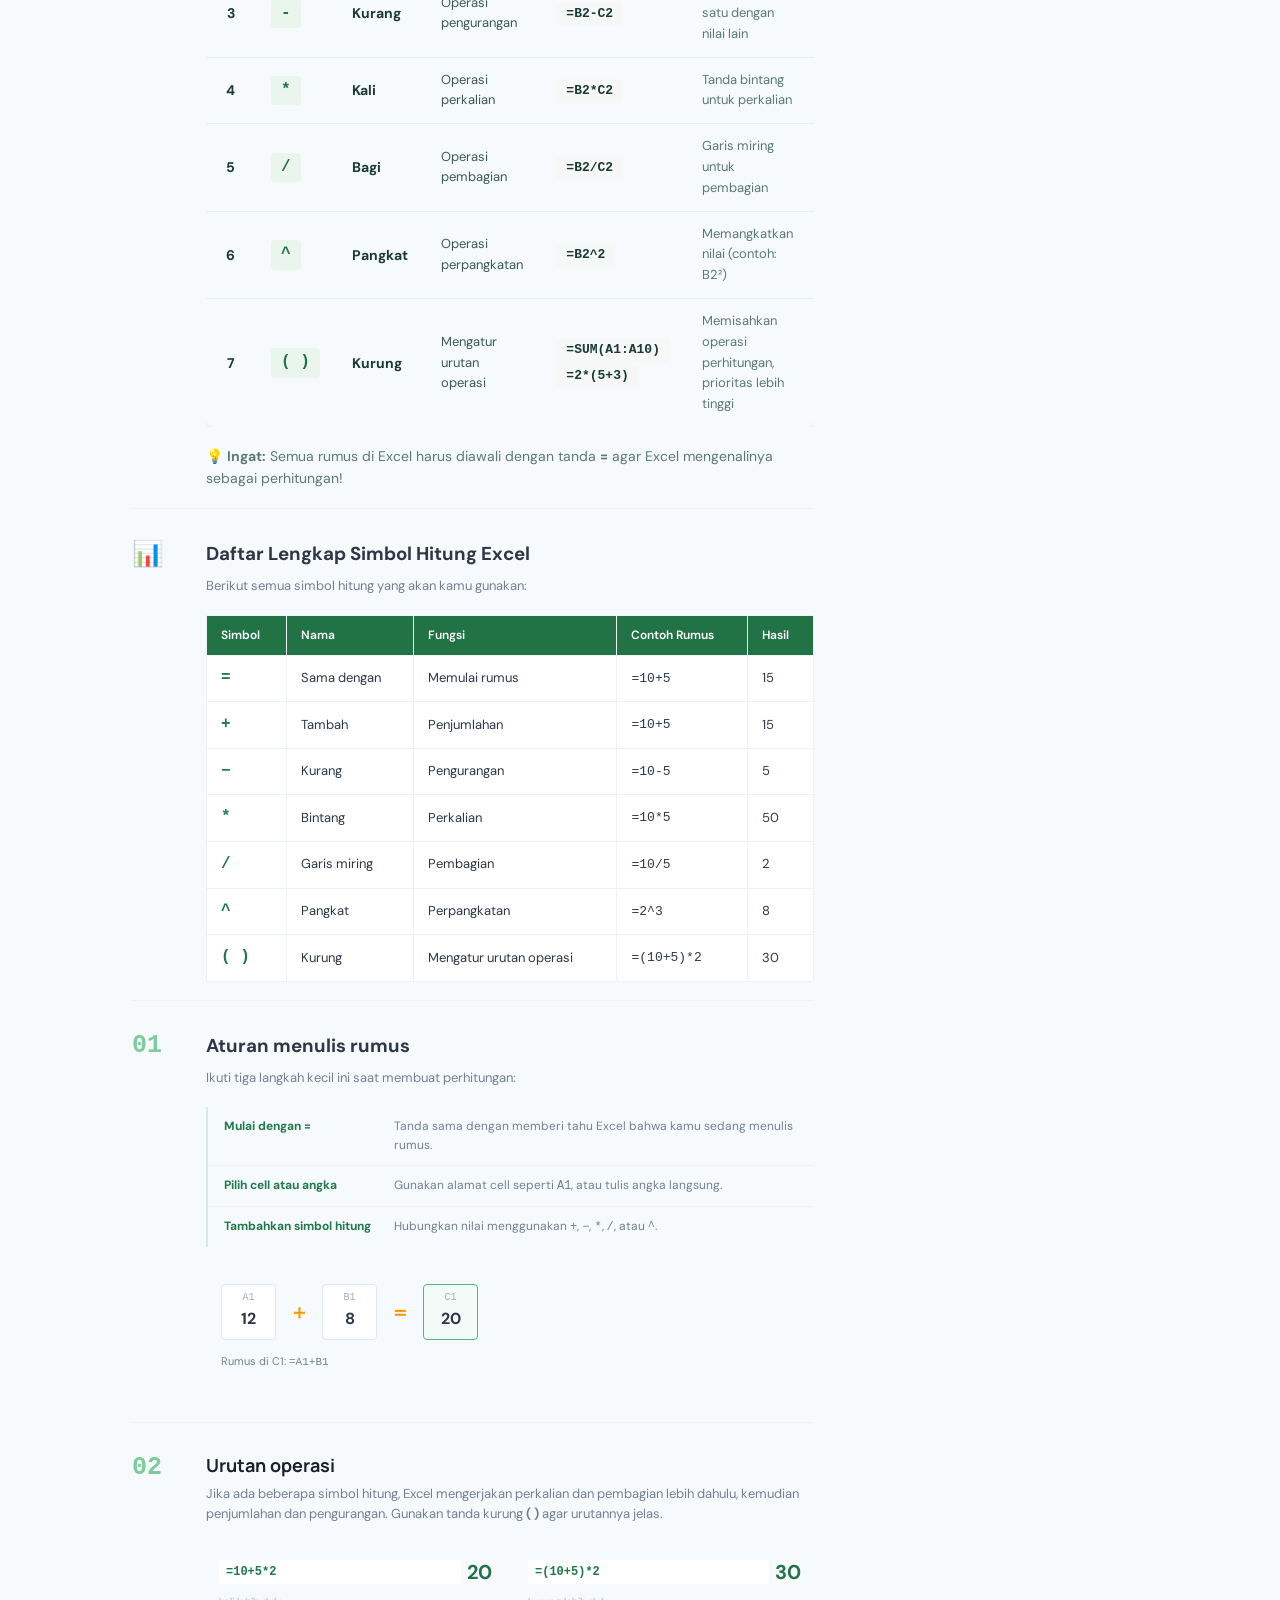
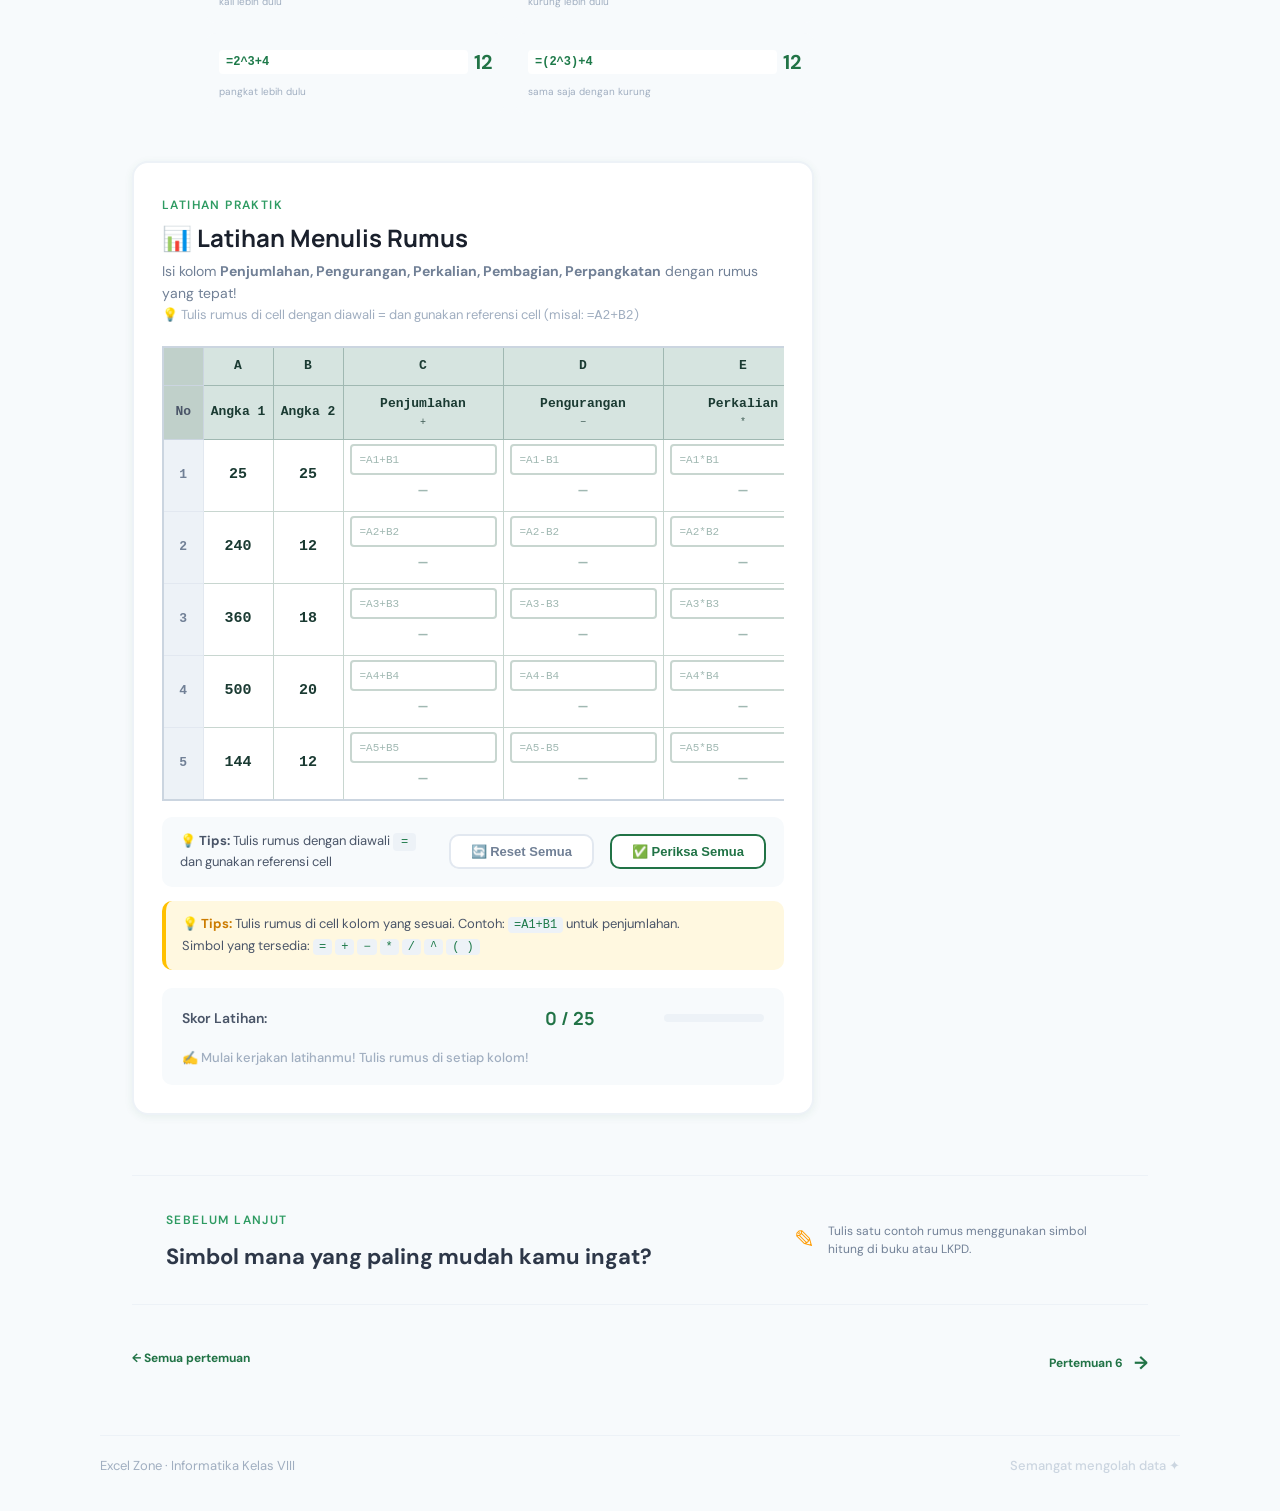
==== commit 0d862c10: "new" ====
--- a/pertemuan/5.html
+++ b/pertemuan/5.html
@@ -130,7 +130,185 @@
             background: #b8cec6;
         }
 
-        /* Responsive */
+        /* ============================================
+           TABEL SIMBOL RINGKAS (dari gambar)
+           AUTO FIT KE KONTEN
+           ============================================ */
+        .symbol-summary-table {
+            width: auto;
+            min-width: 100%;
+            border-collapse: collapse;
+            font-size: 14px;
+            margin-top: 16px;
+            border-radius: 8px;
+            overflow: hidden;
+            box-shadow: 0 2px 8px rgba(0,0,0,0.06);
+            table-layout: auto;
+        }
+
+        .symbol-summary-table thead {
+            background: #1a3a32;
+            color: white;
+        }
+
+        .symbol-summary-table th {
+            padding: 12px 16px;
+            text-align: left;
+            font-weight: 600;
+            font-size: 13px;
+            white-space: nowrap;
+        }
+
+        .symbol-summary-table td {
+            padding: 12px 16px;
+            border-bottom: 1px solid #e8f0ed;
+            vertical-align: middle;
+        }
+
+        .symbol-summary-table tbody tr:last-child td {
+            border-bottom: none;
+        }
+
+        .symbol-summary-table tbody tr:hover {
+            background: #f0f7f4;
+        }
+
+        .symbol-summary-table .symbol-code {
+            font-family: 'Courier New', monospace;
+            font-weight: 700;
+            font-size: 16px;
+            color: #217346;
+            background: #eaf5ee;
+            padding: 2px 10px;
+            border-radius: 4px;
+            display: inline-block;
+            white-space: nowrap;
+        }
+
+        .symbol-summary-table .example-code {
+            font-family: 'Courier New', monospace;
+            font-weight: 600;
+            color: #1a3a32;
+            background: #f5f8f7;
+            padding: 2px 10px;
+            border-radius: 4px;
+            display: inline-block;
+            font-size: 13px;
+            white-space: nowrap;
+        }
+
+        .symbol-summary-table .function-badge {
+            background: #217346;
+            color: white;
+            padding: 2px 10px;
+            border-radius: 12px;
+            font-size: 11px;
+            font-weight: 600;
+            display: inline-block;
+            white-space: nowrap;
+        }
+
+        .symbol-summary-table .note-text {
+            color: #5a7a72;
+            font-size: 13px;
+        }
+
+        .symbol-summary-table .col-no {
+            text-align: center;
+            font-weight: 700;
+            color: #1a3a32;
+        }
+
+        .symbol-summary-table .col-arti {
+            font-weight: 600;
+            color: #1a3a32;
+        }
+
+        .symbol-summary-table .col-fungsi {
+            color: #3a5a52;
+            font-size: 13px;
+        }
+
+        /* Perbaikan untuk header tabel */
+        .symbol-summary-table th .th-wrap {
+            display: flex;
+            align-items: center;
+            gap: 4px;
+            white-space: nowrap;
+        }
+
+        .symbol-summary-table th .th-wrap .th-icon {
+            font-size: 11px;
+            opacity: 0.7;
+        }
+
+        @media (max-width: 768px) {
+            .symbol-summary-table {
+                font-size: 12px;
+                width: 100%;
+            }
+            .symbol-summary-table th,
+            .symbol-summary-table td {
+                padding: 8px 10px;
+            }
+            .symbol-summary-table .symbol-code {
+                font-size: 13px;
+                padding: 2px 8px;
+            }
+            .symbol-summary-table .example-code {
+                font-size: 11px;
+                padding: 2px 8px;
+            }
+            .symbol-summary-table th {
+                white-space: normal;
+                font-size: 11px;
+                padding: 6px 8px;
+            }
+            .symbol-summary-table th .th-wrap {
+                white-space: normal;
+                flex-wrap: wrap;
+            }
+        }
+
+        @media (max-width: 520px) {
+            .symbol-summary-table {
+                font-size: 10px;
+                width: 100%;
+            }
+            .symbol-summary-table th,
+            .symbol-summary-table td {
+                padding: 6px 6px;
+            }
+            .symbol-summary-table .symbol-code {
+                font-size: 11px;
+                padding: 2px 6px;
+            }
+            .symbol-summary-table .example-code {
+                font-size: 9px;
+                padding: 2px 6px;
+            }
+            .symbol-summary-table .function-badge {
+                font-size: 8px;
+                padding: 1px 6px;
+            }
+            .symbol-summary-table .col-fungsi {
+                font-size: 9px;
+            }
+            .symbol-summary-table th {
+                font-size: 9px;
+                padding: 4px 4px;
+            }
+            .symbol-summary-table th .th-wrap {
+                white-space: normal;
+                flex-wrap: wrap;
+                gap: 2px;
+            }
+            .symbol-summary-table th .th-wrap .th-icon {
+                font-size: 8px;
+            }
+        }
+
+        /* Responsive lainnya */
         @media (max-width: 800px) {
             .spreadsheet-table .col-header {
                 font-size: 11px;
@@ -293,13 +471,97 @@
                         </article>
                     </div>
 
-                    <!-- Tabel Simbol Lengkap -->
+                    <!-- TABEL RINGKAS SIMBOL (DARI GAMBAR) -->
+                    <div class="explain-block" style="margin-top: 24px;">
+                        <div class="block-number">📋</div>
+                        <div>
+                            <h3>Ringkasan Simbol Perhitungan Dasar Excel</h3>
+                            <p>Berikut tabel lengkap simbol perhitungan dasar yang sering digunakan di Excel:</p>
+                            <div class="symbol-table-wrap" style="overflow-x: auto;">
+                                <table class="symbol-summary-table">
+                                    <thead>
+                                        <tr>
+                                            <th>No</th>
+                                            <th>Simbol</th>
+                                            <th>Arti</th>
+                                            <th>Fungsi</th>
+                                            <th>Contoh Penulisan</th>
+                                            <th>Keterangan</th>
+                                        </tr>
+                                    </thead>
+                                    <tbody>
+                                        <tr>
+                                            <td class="col-no"><strong>1</strong></td>
+                                            <td><span class="symbol-code">=</span></td>
+                                            <td class="col-arti"><strong>Sama Dengan</strong></td>
+                                            <td class="col-fungsi">Mengawali penulisan rumus</td>
+                                            <td><code class="example-code">=A1+B1</code></td>
+                                            <td><span class="function-badge">WAJIB</span> Semua rumus harus diawali <code>=</code></td>
+                                        </tr>
+                                        <tr>
+                                            <td class="col-no"><strong>2</strong></td>
+                                            <td><span class="symbol-code">+</span></td>
+                                            <td class="col-arti"><strong>Tambah</strong></td>
+                                            <td class="col-fungsi">Operasi penjumlahan</td>
+                                            <td><code class="example-code">=B2+C2</code></td>
+                                            <td class="note-text">Menjumlahkan dua nilai atau lebih</td>
+                                        </tr>
+                                        <tr>
+                                            <td class="col-no"><strong>3</strong></td>
+                                            <td><span class="symbol-code">-</span></td>
+                                            <td class="col-arti"><strong>Kurang</strong></td>
+                                            <td class="col-fungsi">Operasi pengurangan</td>
+                                            <td><code class="example-code">=B2-C2</code></td>
+                                            <td class="note-text">Mengurangi nilai satu dengan nilai lain</td>
+                                        </tr>
+                                        <tr>
+                                            <td class="col-no"><strong>4</strong></td>
+                                            <td><span class="symbol-code">*</span></td>
+                                            <td class="col-arti"><strong>Kali</strong></td>
+                                            <td class="col-fungsi">Operasi perkalian</td>
+                                            <td><code class="example-code">=B2*C2</code></td>
+                                            <td class="note-text">Tanda bintang untuk perkalian</td>
+                                        </tr>
+                                        <tr>
+                                            <td class="col-no"><strong>5</strong></td>
+                                            <td><span class="symbol-code">/</span></td>
+                                            <td class="col-arti"><strong>Bagi</strong></td>
+                                            <td class="col-fungsi">Operasi pembagian</td>
+                                            <td><code class="example-code">=B2/C2</code></td>
+                                            <td class="note-text">Garis miring untuk pembagian</td>
+                                        </tr>
+                                        <tr>
+                                            <td class="col-no"><strong>6</strong></td>
+                                            <td><span class="symbol-code">^</span></td>
+                                            <td class="col-arti"><strong>Pangkat</strong></td>
+                                            <td class="col-fungsi">Operasi perpangkatan</td>
+                                            <td><code class="example-code">=B2^2</code></td>
+                                            <td class="note-text">Memangkatkan nilai (contoh: B2²)</td>
+                                        </tr>
+                                        <tr>
+                                            <td class="col-no"><strong>7</strong></td>
+                                            <td><span class="symbol-code">( )</span></td>
+                                            <td class="col-arti"><strong>Kurung</strong></td>
+                                            <td class="col-fungsi">Mengatur urutan operasi</td>
+                                            <td><code class="example-code">=SUM(A1:A10)</code><br><code class="example-code">=2*(5+3)</code></td>
+                                            <td class="note-text">Memisahkan operasi perhitungan, prioritas lebih tinggi</td>
+                                        </tr>
+                                    </tbody>
+                                </table>
+                            </div>
+                            <p style="margin-top: 12px; font-size: 14px; color: #5a7a72;">
+                                💡 <strong>Ingat:</strong> Semua rumus di Excel harus diawali dengan tanda <strong>=</strong> agar Excel mengenalinya sebagai perhitungan!
+                            </p>
+                        </div>
+                    </div>
+
+                    <!-- Tabel Simbol Lengkap (detail) -->
                     <div class="explain-block">
                         <div class="block-number">📊</div>
                         <div>
                             <h3>Daftar Lengkap Simbol Hitung Excel</h3>
                             <p>Berikut semua simbol hitung yang akan kamu gunakan:</p>
-                            <div class="symbol-table-wrap">
+                            <div class="symbol-table-wrap" style="overflow-x: auto;">
                                 <table class="symbol-table">
                                     <thead>
                                         <tr>
@@ -686,15 +948,15 @@
                             </span>
                             <i>↗</i>
                         </a>
-                        <a class="resource-link" href="#" onclick="return false">
+                        <a class="resource-link" href="https://youtube.com/shorts/UY6Qo89onMA?si=OtDhNOMHgWNZzfhk" target="_blank">
                             <span>▶</span>
                             <span>
                                 <b>Video praktik</b>
-                                <small>Link akan diisi guru</small>
+                                <small>Klik untuk menonton video</small>
                             </span>
                             <i>↗</i>
                         </a>
-                        <a class="resource-link" href="https://faridatulbadriyah.github.io/quizpraktik3/" target="_blank">
+                        <a class="resource-link" href="https://praktikexcel8i.my.canva.site/" target="_blank">
                             <span>📝</span>
                             <span>
                                 <b>Kuis Online</b>
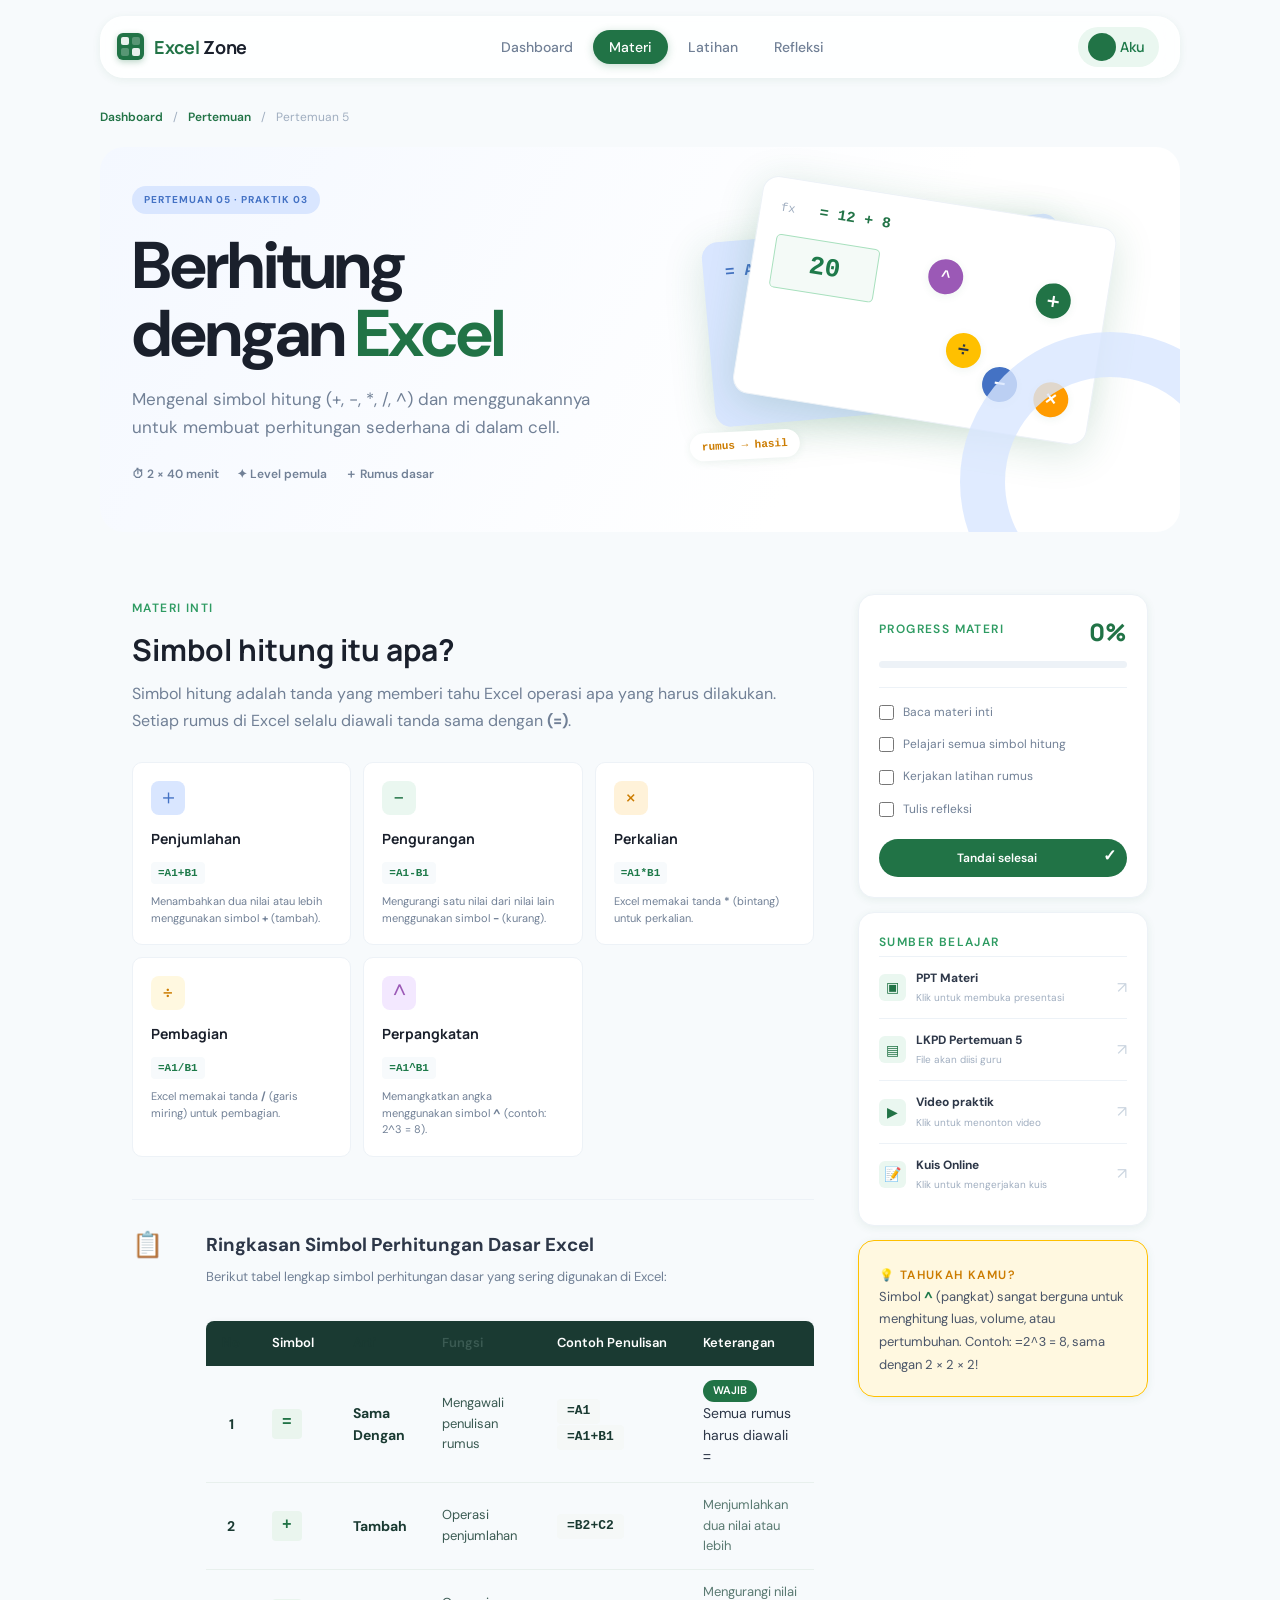
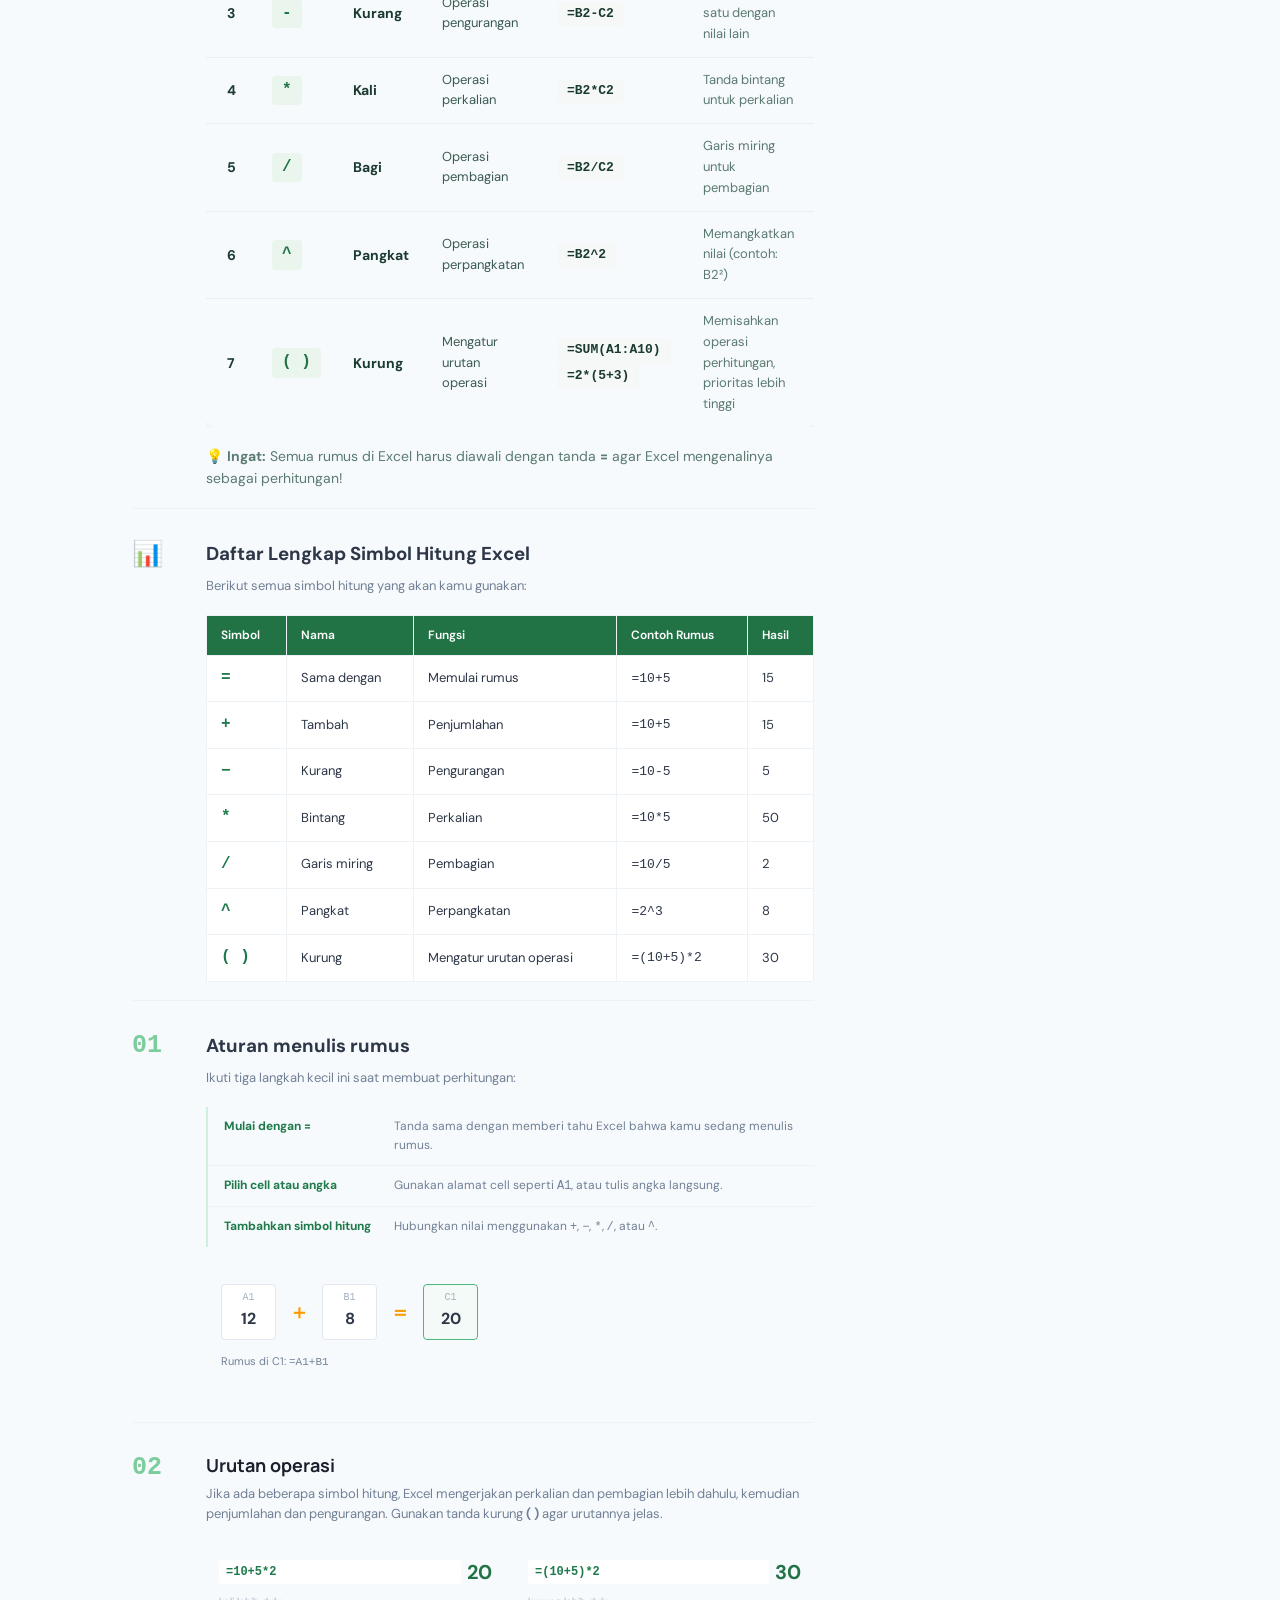
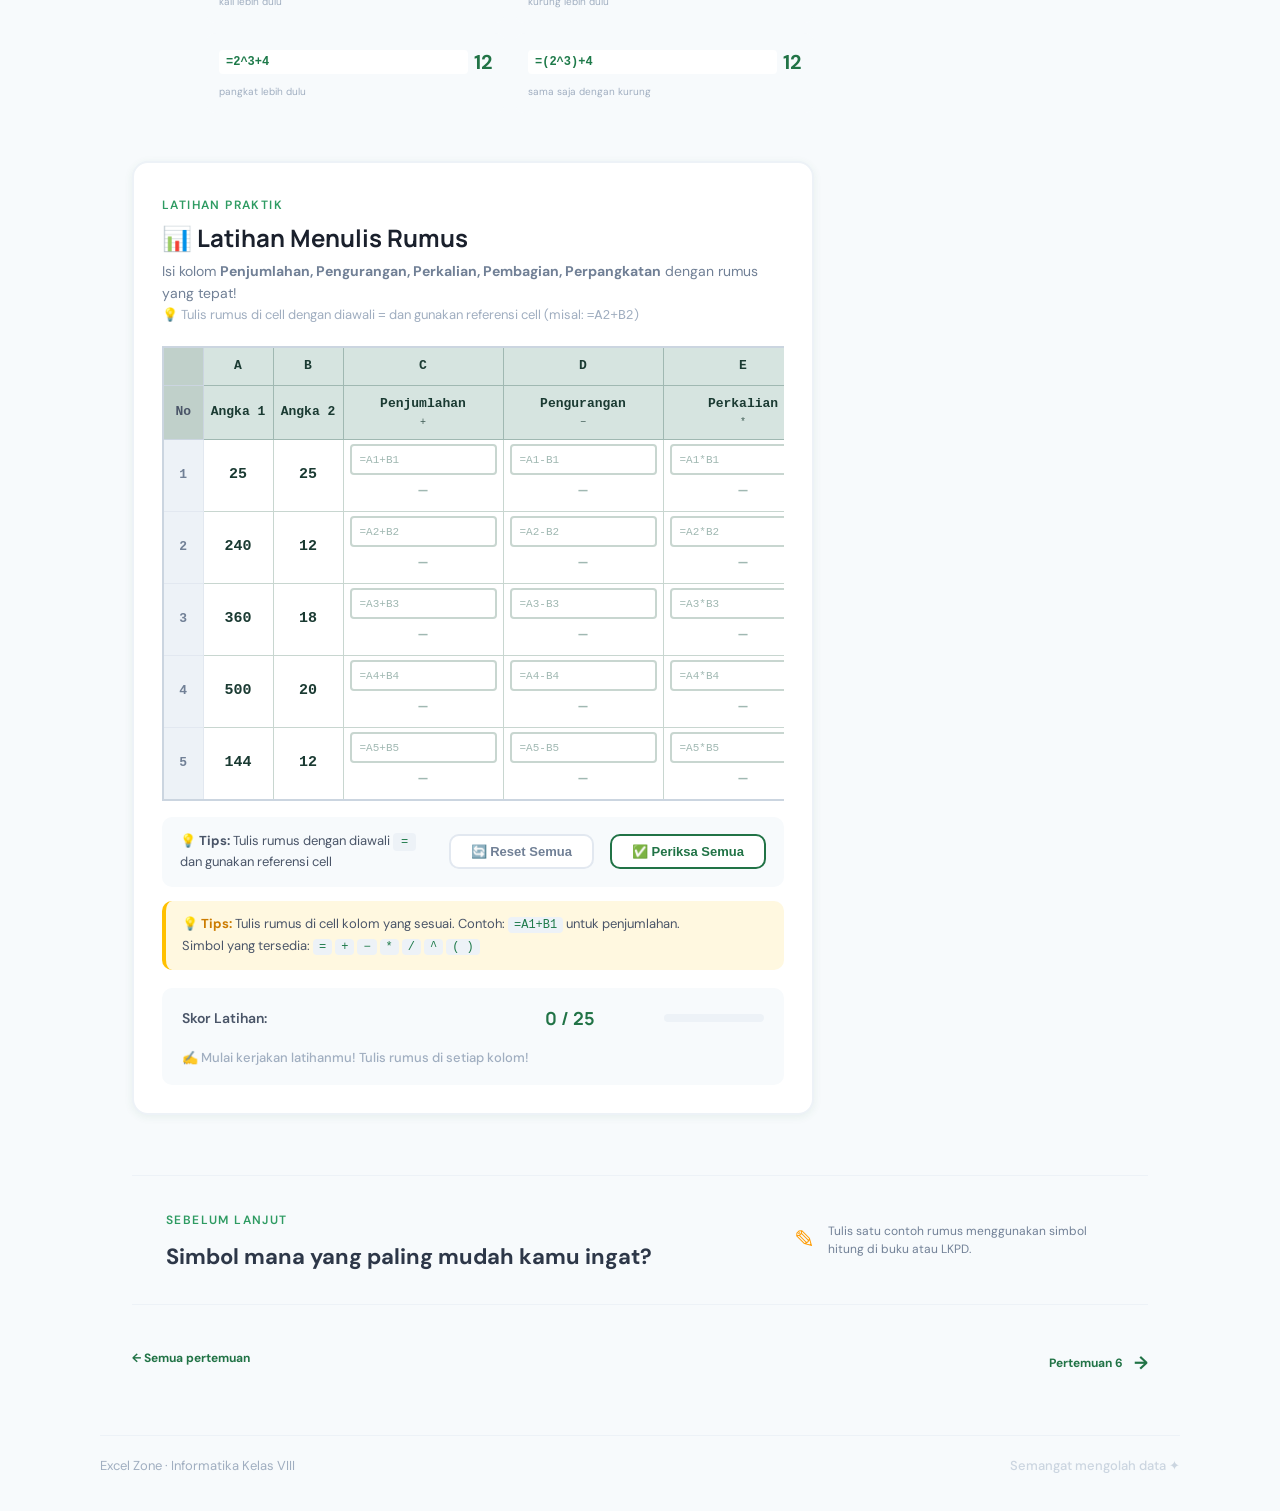
==== commit 297e490f: "new" ====
--- a/pertemuan/5.html
+++ b/pertemuan/5.html
@@ -481,10 +481,10 @@
                                 <table class="symbol-summary-table">
                                     <thead>
                                         <tr>
-                                            <th>No</th>
+                                            <th class="col-no">No</th>
                                             <th>Simbol</th>
-                                            <th>Arti</th>
-                                            <th>Fungsi</th>
+                                            <th class="col-arti">Arti</th>
+                                            <th class="col-fungsi">Fungsi</th>
                                             <th>Contoh Penulisan</th>
                                             <th>Keterangan</th>
                                         </tr>
@@ -495,7 +495,7 @@
                                             <td><span class="symbol-code">=</span></td>
                                             <td class="col-arti"><strong>Sama Dengan</strong></td>
                                             <td class="col-fungsi">Mengawali penulisan rumus</td>
-                                            <td><code class="example-code">=A1+B1</code></td>
+                                            <td><code class="example-code">=A1</code><br><code class="example-code">=A1+B1</code></td>
                                             <td><span class="function-badge">WAJIB</span> Semua rumus harus diawali <code>=</code></td>
                                         </tr>
                                         <tr>
@@ -932,11 +932,11 @@
                     <!-- Resource Card -->
                     <div class="side-card resource-card">
                         <span class="section-kicker">SUMBER BELAJAR</span>
-                        <a class="resource-link" href="#" onclick="return false">
+                        <a class="resource-link" href="https://docs.google.com/presentation/d/1Bs67i-vCiTV3N0gwbs6Zd4mgiSX4grt3/edit?usp=sharing&ouid=101545929971483148128&rtpof=true&sd=true" target="_blank">
                             <span>▣</span>
                             <span>
                                 <b>PPT Materi</b>
-                                <small>File akan diisi guru</small>
+                                <small>Klik untuk membuka presentasi</small>
                             </span>
                             <i>↗</i>
                         </a>
@@ -948,7 +948,7 @@
                             </span>
                             <i>↗</i>
                         </a>
-                        <a class="resource-link" href="https://youtube.com/shorts/UY6Qo89onMA?si=OtDhNOMHgWNZzfhk" target="_blank">
+                        <a class="resource-link" href="https://www.youtube.com/watch?v=H9PLFgrMY7U" target="_blank">
                             <span>▶</span>
                             <span>
                                 <b>Video praktik</b>
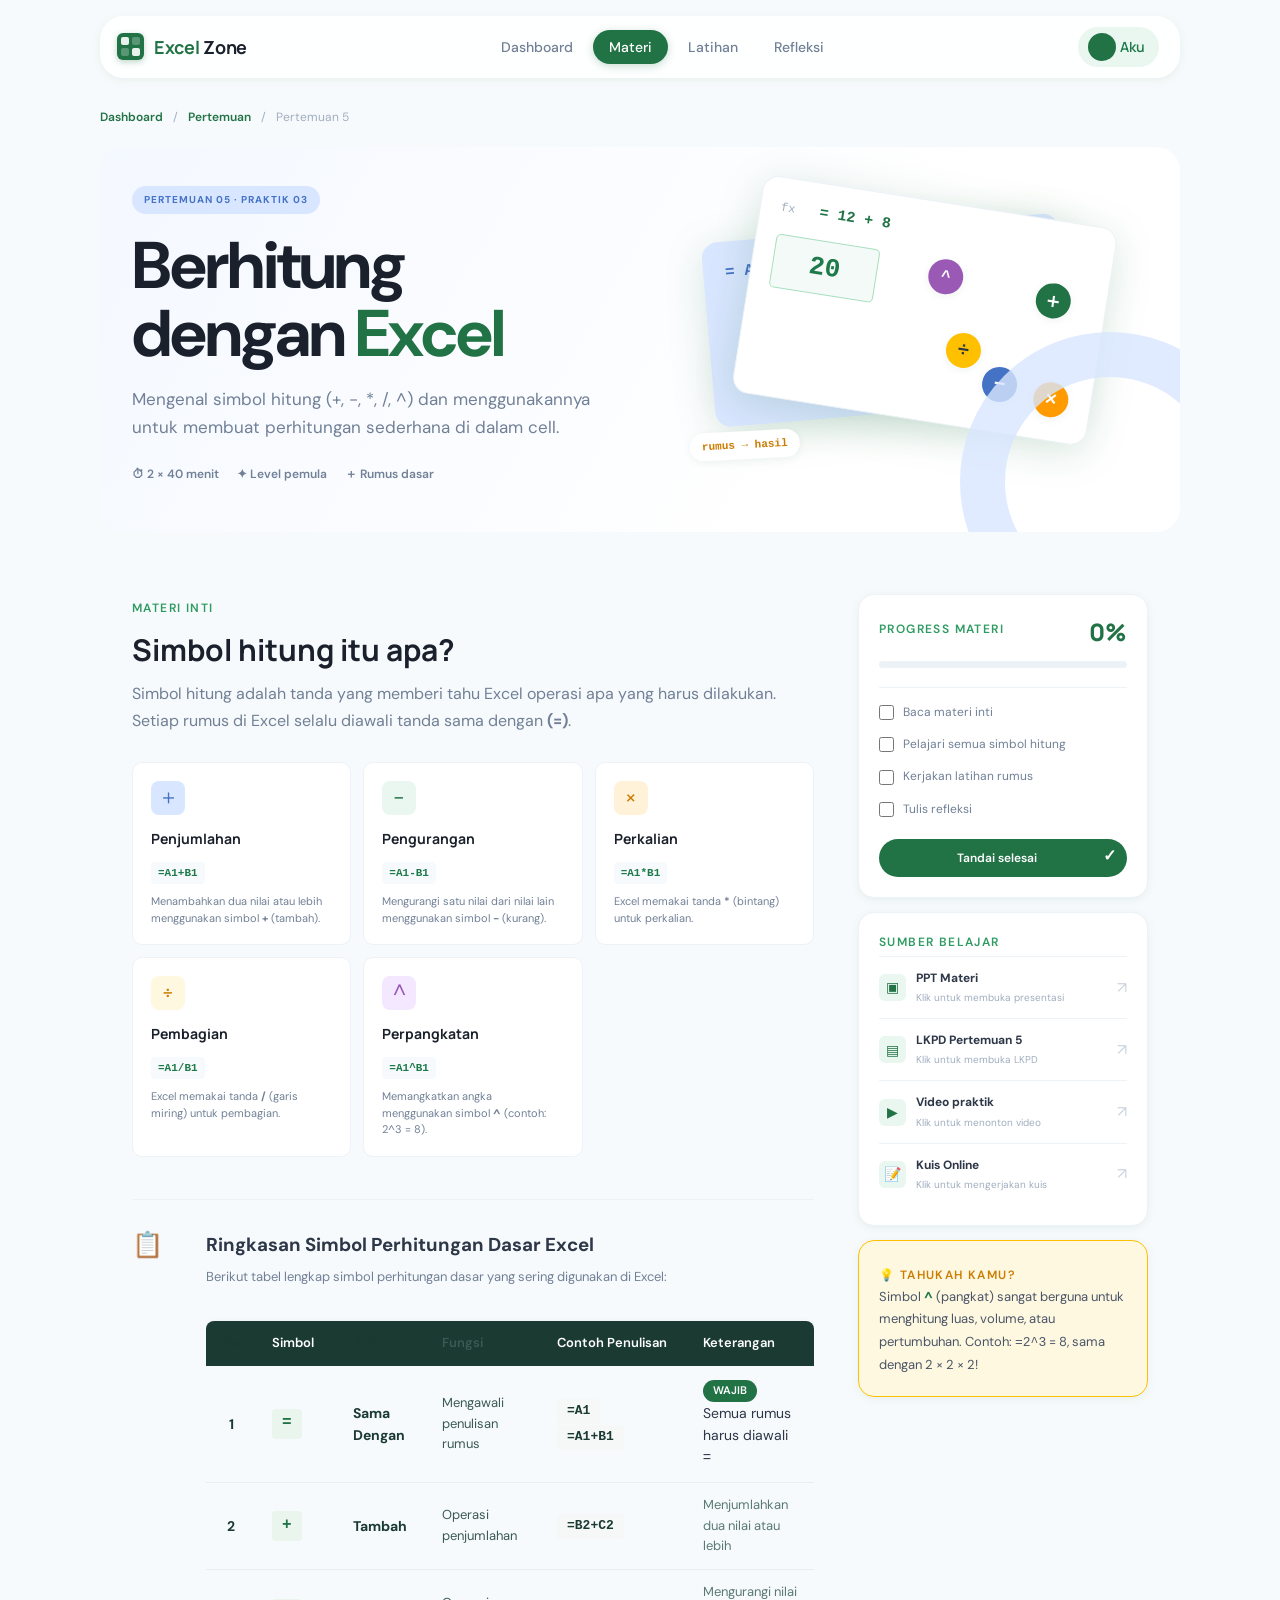
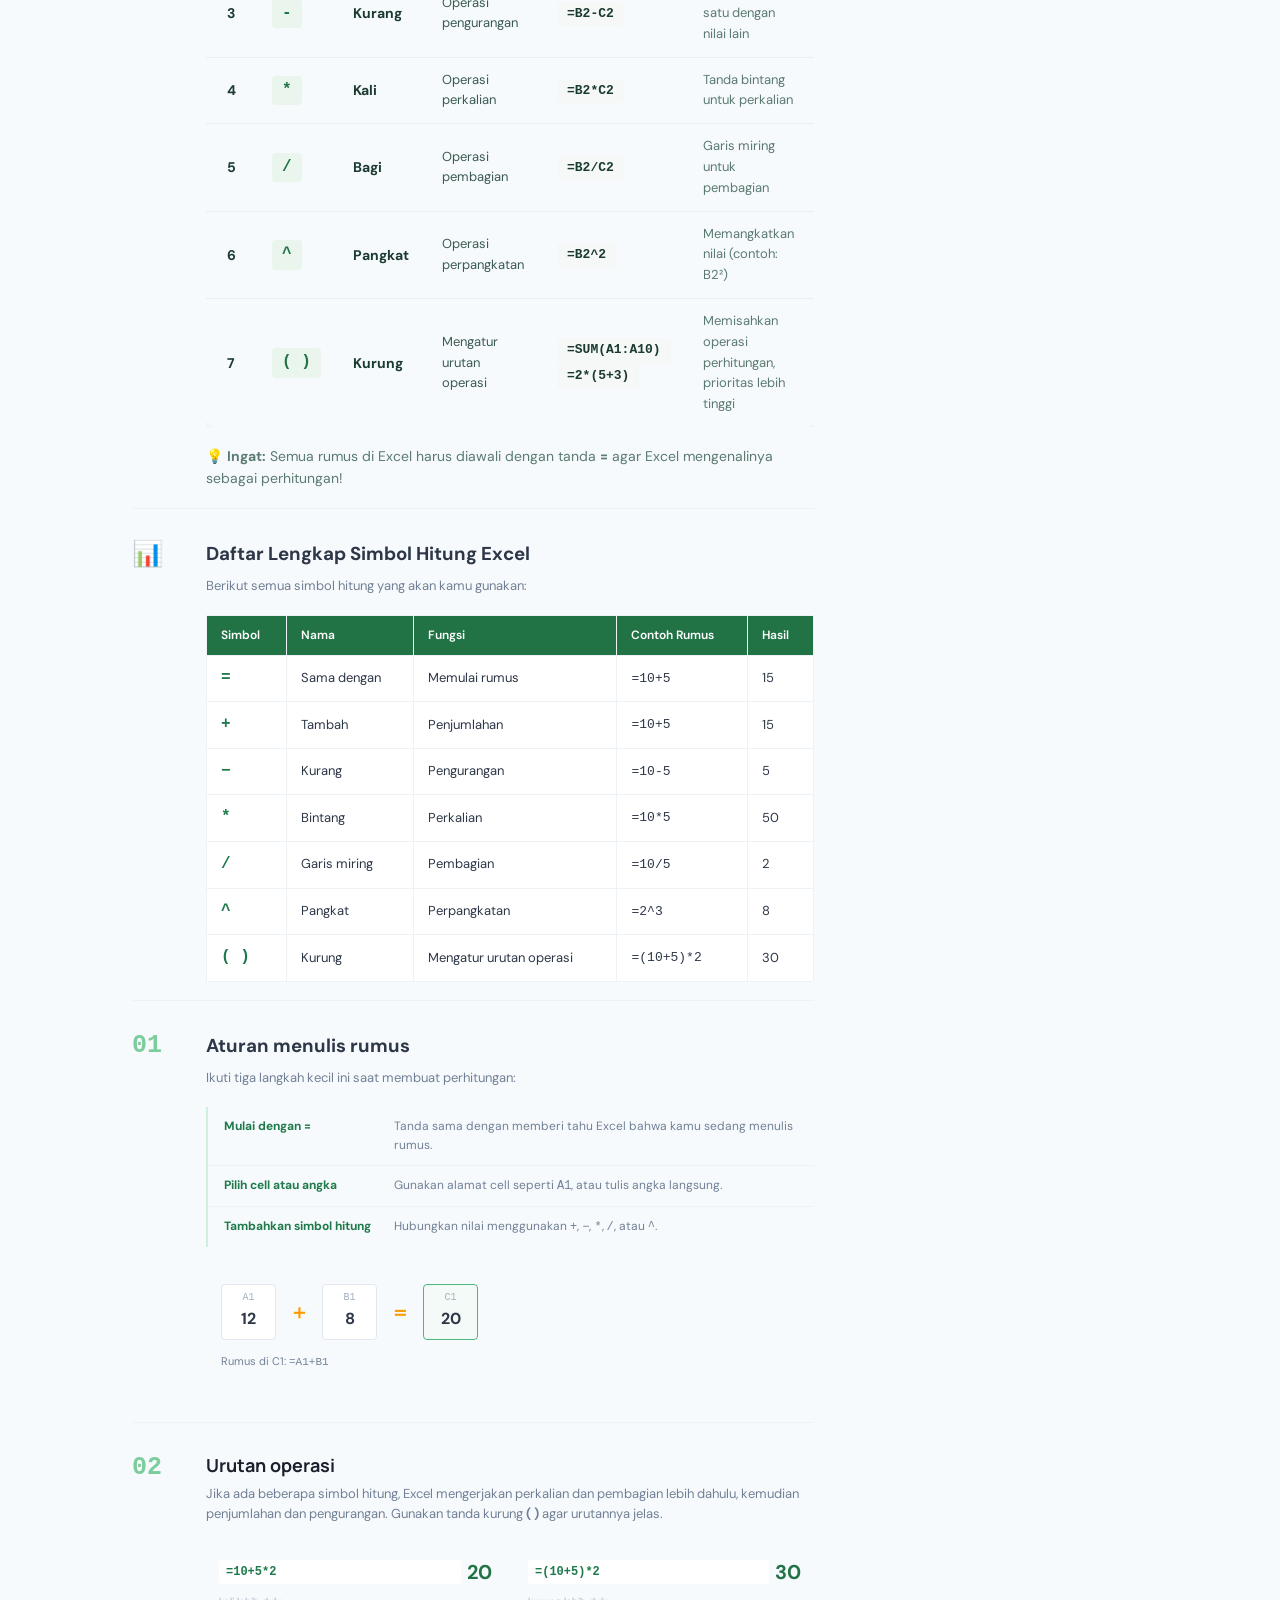
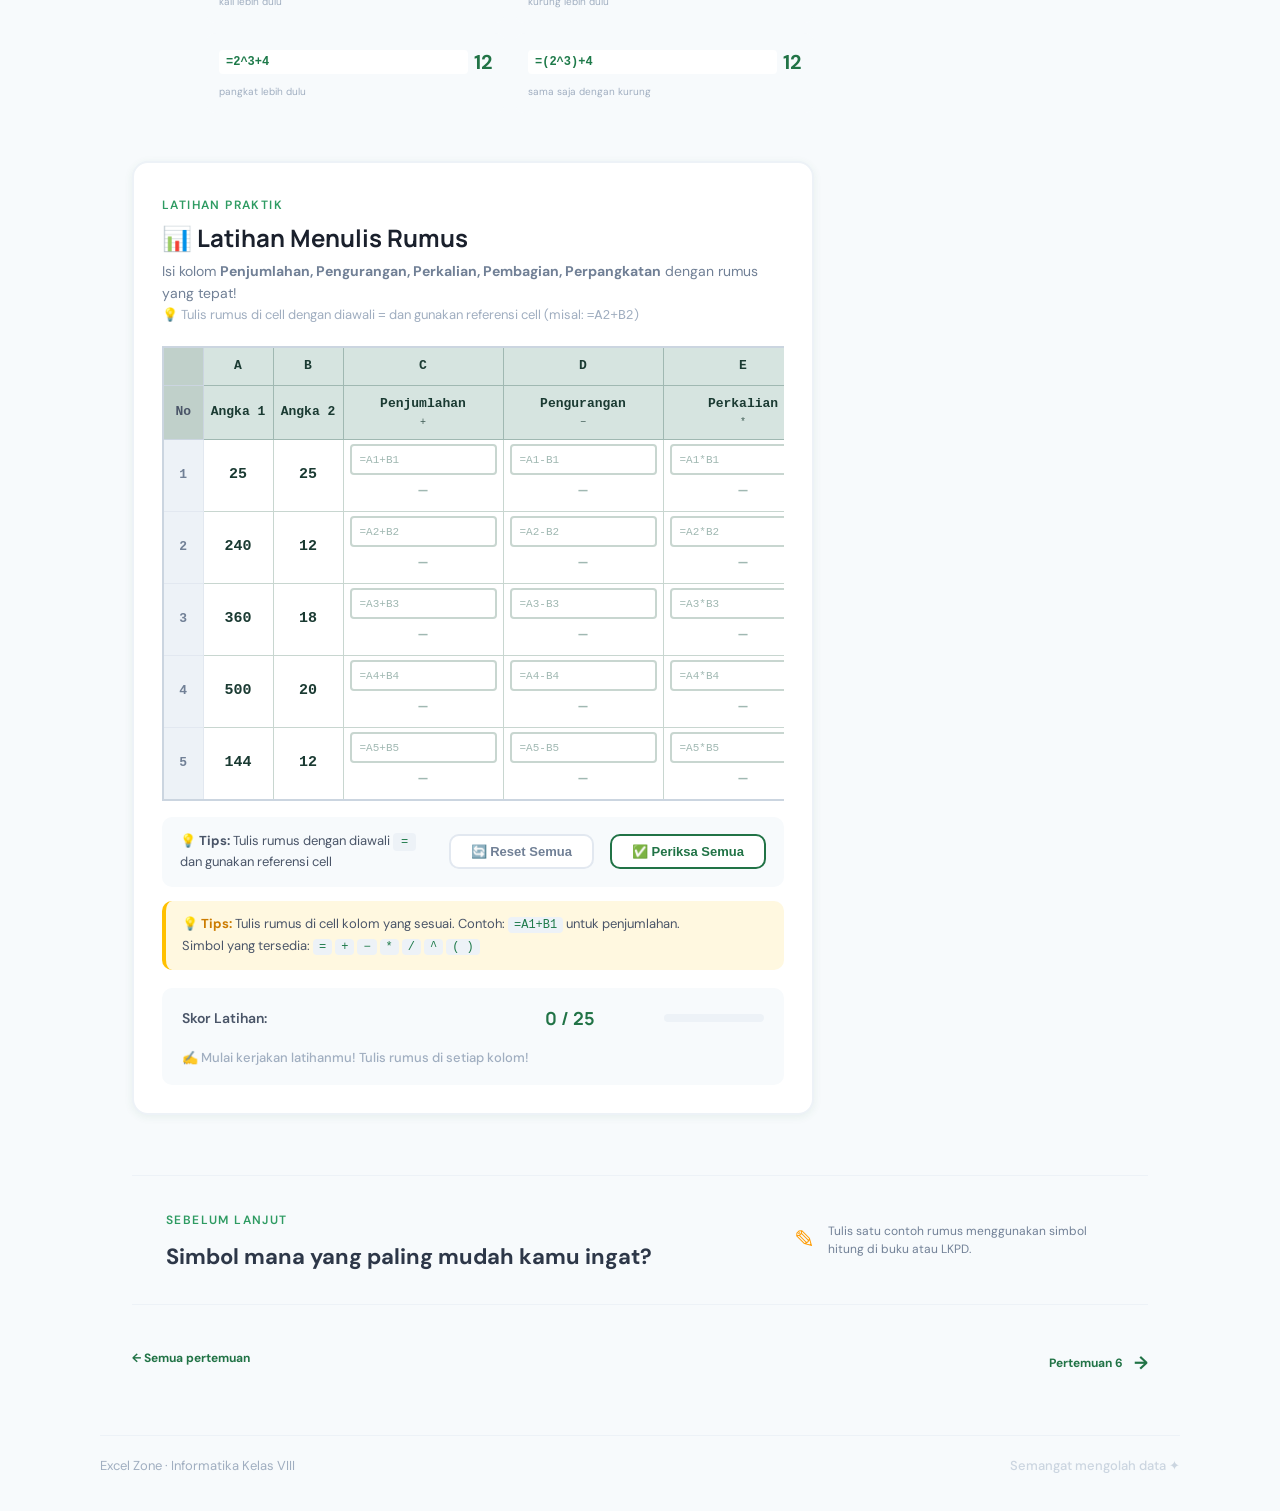
==== commit 79e48005: "new" ====
--- a/pertemuan/5.html
+++ b/pertemuan/5.html
@@ -932,7 +932,7 @@
                     <!-- Resource Card -->
                     <div class="side-card resource-card">
                         <span class="section-kicker">SUMBER BELAJAR</span>
-                        <a class="resource-link" href="https://docs.google.com/presentation/d/1Bs67i-vCiTV3N0gwbs6Zd4mgiSX4grt3/edit?usp=sharing&ouid=101545929971483148128&rtpof=true&sd=true" target="_blank">
+                        <a class="resource-link" href="https://docs.google.com/presentation/d/1Bs67i-vCiTV3N0gwbs6Zd4mgiSX4grt3/edit?usp=drive_link&ouid=101545929971483148128&rtpof=true&sd=true" target="_blank">
                             <span>▣</span>
                             <span>
                                 <b>PPT Materi</b>
@@ -940,15 +940,15 @@
                             </span>
                             <i>↗</i>
                         </a>
-                        <a class="resource-link" href="#" onclick="return false">
+                        <a class="resource-link" href="https://drive.google.com/file/d/1iWGH33grbxXI-849cvDdMe0VLKEP_Vt4/view?usp=sharing" target="_blank">
                             <span>▤</span>
                             <span>
                                 <b>LKPD Pertemuan 5</b>
-                                <small>File akan diisi guru</small>
+                                <small>Klik untuk membuka LKPD</small>
                             </span>
                             <i>↗</i>
                         </a>
-                        <a class="resource-link" href="https://www.youtube.com/watch?v=H9PLFgrMY7U" target="_blank">
+                        <a class="resource-link" href="https://youtube.com/shorts/UY6Qo89onMA?si=OtDhNOMHgWNZzfhk" target="_blank">
                             <span>▶</span>
                             <span>
                                 <b>Video praktik</b>
